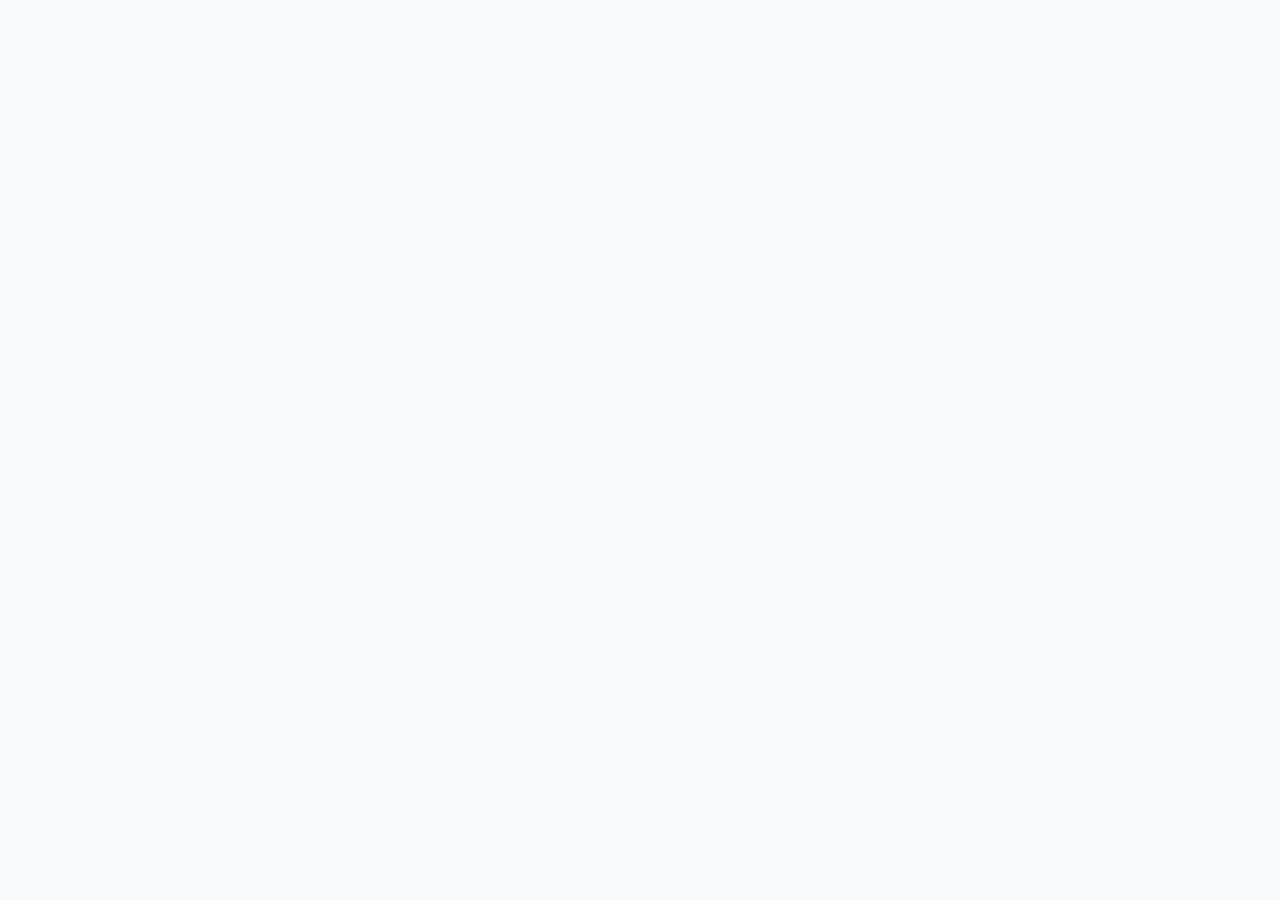
==== docs/service/index.html @ 4c0e59ec "Mirror turn.loan support content and connect check results" ====
<!doctype html><html lang="ja"><head><meta charset="utf-8"><meta name="robots" content="noindex,nofollow"><meta name="description" content="ちかみち給付金サポートの事業内容・会社情報・料金・お問い合わせ。"><link rel="icon" href="../assets/favicon.svg" type="image/svg+xml"><meta name="viewport" content="width=device-width,initial-scale=1"><title>ちかみち給付金サポート | 会社情報</title><link rel="stylesheet" href="https://fonts.googleapis.com/css2?family=Noto+Sans+JP:wght@400;500;700;800&display=swap"><script type="importmap">{"imports":{"react":"https://esm.sh/react@19.2.0","react-dom/client":"https://esm.sh/react-dom@19.2.0/client?external=react"}}</script><style>:root{--ink:#0f172a;--body:#475569;--muted:#64748b;--paper:#f8fafc;--line:#e2e8f0;--amber:#f59e0b;--amber-dark:#d97706;font-synthesis:none}
html{background:var(--paper)!important;color:var(--ink)!important;color-scheme:light!important;scroll-behavior:smooth;scroll-padding-top:90px}
body{margin:0;min-height:100dvh;background:var(--paper)!important;color:var(--ink)!important;font-family:"Noto Sans JP",sans-serif!important;font-size:16px;line-height:1.6;-webkit-font-smoothing:antialiased}
*{box-sizing:border-box}h1,h2,h3,p{margin:0}a{color:inherit;text-decoration:none}button{font:inherit;cursor:pointer}img{display:block;max-width:100%}svg{flex-shrink:0}a,button{-webkit-tap-highlight-color:transparent}a:focus-visible,button:focus-visible{outline:3px solid #b45309;outline-offset:5px}section[id]{scroll-margin-top:90px}.container{width:100%;max-width:1280px;padding:0 32px;margin:0 auto}
.skip-link{position:fixed;top:8px;left:8px;z-index:100;transform:translateY(-160%);padding:12px 20px;background:white;border:2px solid var(--amber-dark);border-radius:8px}.skip-link:focus{transform:translateY(0)}
.site-header{position:fixed;top:0;left:0;right:0;z-index:50;padding:20px 0;transition:background .3s,padding .3s,box-shadow .3s}.header-solid{padding:12px 0;background:rgba(255,255,255,.94);backdrop-filter:blur(12px);box-shadow:0 1px 3px #0f172a0d}.header-row{display:flex;align-items:center;justify-content:space-between;gap:20px}.brand{display:inline-flex;align-items:center;gap:9px;white-space:nowrap}.brand-mark{display:flex;width:40px;height:40px;align-items:center;justify-content:center;border-radius:50%;background:linear-gradient(135deg,#fbbf24,#d97706);color:white;box-shadow:0 4px 6px #00000018;transition:transform .3s}.brand:hover .brand-mark{transform:rotate(12deg)}.brand-name{font-size:23px;line-height:1.25;font-weight:800;letter-spacing:-.035em}.brand-small{display:block;font-size:10px;letter-spacing:.1em;font-weight:500;margin-top:3px}.desktop-nav{display:flex;align-items:center;gap:28px;font-size:14px;font-weight:500}.desktop-nav>a{padding:8px 12px;color:#475569;transition:color .2s}.desktop-nav>a:hover{color:#b45309}.desktop-nav .nav-contact{padding:9px 20px;color:white;background:linear-gradient(90deg,#f59e0b,#d97706);border-radius:999px;box-shadow:0 4px 6px #00000016}.desktop-nav .nav-contact:hover{color:white;box-shadow:0 8px 16px #00000014}.desktop-nav .nav-contact.is-current{background:var(--ink)}.menu-toggle{display:none;border:0;background:transparent;padding:8px;color:#475569}.mobile-nav{background:white;border-top:1px solid #f1f5f9;padding:8px 20px 14px}.mobile-nav a{display:block;padding:13px 4px;color:#475569;font-weight:500}.mobile-nav a:hover{color:#b45309}
.hero{position:relative;padding:192px 0 128px;overflow:hidden;isolation:isolate}.hero-plane{position:absolute;top:0;right:0;width:50%;height:100%;background:#fffbeb80;border-bottom-left-radius:100px;z-index:-1}.hero-glow{position:absolute;top:25%;left:40px;width:256px;height:256px;border-radius:50%;background:#fde68a33;filter:blur(64px);z-index:-1}.hero-grid{display:grid;grid-template-columns:1fr 1fr;gap:48px;align-items:center}.hero-copy{display:flex;flex-direction:column;align-items:flex-start;gap:32px;min-width:0}.hero-badge{display:inline-flex;padding:8px 24px;border-radius:999px;background:#fef3c7;color:#92400e;font-size:14px;font-weight:700;letter-spacing:.04em}.hero h1{font-size:clamp(38px,5.15vw,68px);font-weight:800;line-height:1.2;letter-spacing:-.04em}.hero h1 span{color:#d97706}.hero-description{font-size:20px;line-height:1.8;color:#475569;max-width:576px}.hero-actions{display:flex;gap:16px;padding-top:16px;width:100%;flex-wrap:wrap}.business-cta,.outline-cta{display:inline-flex;align-items:center;justify-content:center;gap:10px;padding:16px 28px;border-radius:12px;font-weight:700;transition:transform .2s,background .2s,border-color .2s,color .2s}.business-cta{color:white;background:#0f172a;box-shadow:0 20px 25px -5px #0000001a}.business-cta:hover{background:#1e293b;transform:translateY(-4px)}.outline-cta{background:white;color:#0f172a;border:2px solid #e2e8f0}.outline-cta:hover{border-color:#f59e0b;color:#b45309}.hero-photo{position:relative;border:8px solid white;border-radius:24px;overflow:hidden;box-shadow:0 25px 50px -12px #00000040}.hero-photo img{width:100%;aspect-ratio:4/5;object-fit:cover;transition:transform .7s}.hero-photo:hover img{transform:scale(1.05)}.photo-shade{position:absolute;inset:0;background:linear-gradient(to top,#0f172a33,transparent);pointer-events:none}
.services-section{position:relative;padding:128px 0;background:var(--paper);overflow:hidden}.services-section:before,.services-section:after{content:"";position:absolute;width:384px;height:384px;border-radius:50%;filter:blur(64px);pointer-events:none}.services-section:before{top:160px;left:-80px;background:#fde68a1a}.services-section:after{bottom:160px;right:-80px;background:#fef3c726}.services-section .container{position:relative;z-index:1}.section-title{text-align:center;margin-bottom:80px}.section-title>p{font-size:14px;font-weight:700;color:#b45309;letter-spacing:.1em;text-transform:uppercase;margin-bottom:16px}.section-title h2{font-size:48px;line-height:1.25;font-weight:700}.section-title>span{display:block;width:64px;height:6px;margin:16px auto 0;border-radius:999px;background:linear-gradient(90deg,#fbbf24,#d97706)}.service-grid{display:grid;grid-template-columns:repeat(3,minmax(0,1fr));gap:32px}.service-card{position:relative;overflow:hidden;background:white;border:1px solid #f1f5f9;border-radius:32px;padding:40px;transition:transform .5s,box-shadow .5s;min-width:0}.service-card:hover{transform:translateY(-8px);box-shadow:0 20px 40px -15px #0000001a}.service-decoration{position:absolute;right:0;top:0;width:128px;height:128px;border-radius:0 0 0 100px;background:linear-gradient(135deg,#fbbf24,#d97706);opacity:.05;transition:transform .5s}.service-card:hover .service-decoration{transform:scale(1.5)}.service-icon{display:flex;align-items:center;justify-content:center;width:64px;height:64px;border-radius:16px;background:linear-gradient(135deg,#fbbf24,#d97706);color:white;box-shadow:0 10px 15px -3px #0000001a;margin-bottom:24px;transition:transform .5s}.service-card:hover .service-icon{transform:scale(1.1) rotate(3deg)}.service-card h3{font-size:20px;font-weight:700;margin-bottom:16px;line-height:1.6}.service-card p{font-size:14px;line-height:1.8;color:#475569;margin-bottom:24px}
.benefit-section{padding:64px 0;background:white}.benefit-band{display:grid;grid-template-columns:1fr 1fr 1fr;gap:32px;align-items:center;background:#f8fafc;border:1px solid #f1f5f9;border-radius:32px;padding:48px}.benefit-band>p{font-size:14px;line-height:1.8;color:#475569}.benefit-logo{display:flex;gap:6px;align-items:center;justify-content:center;min-width:0;white-space:nowrap}.benefit-symbol{display:block;position:relative;width:46px;height:58px;overflow:hidden;flex:0 0 46px}.benefit-symbol img{position:absolute;width:219px;max-width:none;height:75px;left:-4px;top:-9px}.benefit-logo strong{display:block;font-size:16px;color:#28231f;font-weight:700;letter-spacing:-.07em}.benefit-logo>div>span{display:block;font-size:9px;color:#28231f;letter-spacing:0}.benefit-cta{justify-self:center;display:inline-flex;align-items:center;gap:8px;padding:16px 28px;background:linear-gradient(90deg,#f59e0b,#d97706);color:white;font-weight:700;border-radius:12px;box-shadow:0 4px 6px #00000018;white-space:nowrap;transition:transform .2s,box-shadow .2s}.benefit-cta:hover{transform:translateY(-4px);box-shadow:0 10px 15px #00000020}.benefit-cta svg{transition:transform .2s}.benefit-cta:hover svg{transform:translateX(4px)}
.profile-section{padding:96px 0;background:white}.profile-panel{display:flex;overflow:hidden;border:1px solid #f1f5f9;border-radius:40px;background:#f8fafc;box-shadow:0 20px 25px -5px #0000001a}.profile-intro{position:relative;overflow:hidden;flex:0 0 33.333%;padding:48px;background:#0f172a;color:white;display:flex;flex-direction:column;justify-content:space-between;gap:48px}.profile-intro>div:not(.profile-orb),.profile-intro>p{position:relative;z-index:1}.profile-orb{position:absolute;width:256px;height:256px;border-radius:50%;top:-128px;right:-128px;background:#1e293b;filter:blur(64px);opacity:.5}.profile-intro h2{font-size:30px;font-weight:700;margin-bottom:24px}.profile-intro p{font-size:16px;line-height:1.8;color:#94a3b8}.profile-intro .office-access{display:flex;align-items:center;gap:12px;font-size:14px;color:white}.office-access svg{color:#f59e0b}.company-table{flex:1;padding:40px 64px;margin:0;min-width:0}.company-row{display:grid;grid-template-columns:1fr 2fr;gap:12px;padding:24px 0;border-bottom:1px solid #e2e8f0;align-items:start}.company-row:last-child{border-bottom:0}.company-row dt{font-weight:700;position:relative;padding-left:14px}.company-row dt:before{content:"";position:absolute;top:10px;left:0;width:6px;height:6px;border-radius:50%;background:#f59e0b;opacity:0;transition:opacity .2s}.company-row:hover dt:before{opacity:1}.company-row dd{margin:0;color:#475569;line-height:1.8;overflow-wrap:anywhere}
.document-page{padding:128px 0 96px;min-height:100dvh;background:#f8fafc}.document-container{max-width:896px;padding:0 32px;margin:auto}.page-heading{text-align:center;margin-bottom:64px}.page-heading h1{font-size:36px;font-weight:800;line-height:1.45;letter-spacing:-.02em}.page-heading>p{font-size:18px;color:#64748b;line-height:1.8;margin-top:16px}.page-heading>span{display:block;width:64px;height:4px;border-radius:999px;background:linear-gradient(90deg,#fbbf24,#d97706);margin:24px auto 0}.document-card{background:white;padding:64px;border:1px solid #f1f5f9;border-radius:40px;box-shadow:0 20px 25px -5px #0000001a}.contact-card{display:flex;flex-direction:column;align-items:center;text-align:center}.contact-icon{width:80px;height:80px;border-radius:50%;display:flex;align-items:center;justify-content:center;background:#fffbeb;color:#d97706;margin-bottom:32px;box-shadow:inset 0 2px 4px #0000000d}.contact-card h2{font-size:24px;font-weight:700;margin-bottom:16px}.contact-card>p{max-width:512px;color:#475569;line-height:1.8}.form-cta{display:flex;align-items:center;justify-content:center;gap:12px;width:100%;max-width:448px;margin-top:40px;padding:20px 16px;border-radius:12px;background:linear-gradient(90deg,#f59e0b,#d97706);color:white;font-size:18px;font-weight:700;box-shadow:0 10px 15px -3px #0000001a;transition:transform .2s,box-shadow .2s}.form-cta:hover{transform:translateY(-4px);box-shadow:0 20px 35px #00000020}.contact-card .contact-note{margin-top:32px;font-size:12px;color:#64748b;line-height:1.8}.legal-content{color:#475569;line-height:1.9;overflow-wrap:anywhere}.legal-section{margin-top:40px}.legal-section:first-child{margin-top:0}.legal-section h2{font-size:18px;font-weight:700;color:#0f172a;border-left:4px solid #f59e0b;padding-left:12px;margin-bottom:12px}.legal-section p{margin-top:6px;white-space:pre-line}.legal-item{padding-left:1.2em;position:relative}.legal-item:before{content:"・";position:absolute;left:0}.legal-subheading{margin:28px 0 8px;font-size:16px;color:#1e293b;font-weight:700}.legal-content a{color:#92400e;text-decoration:underline;text-underline-offset:3px}.legal-content .privacy-contact{display:inline-flex;align-items:center;gap:8px;margin-top:24px;padding:12px 24px;color:white;background:#d97706;border-radius:8px;font-weight:700;text-decoration:none}.legal-date{padding-top:32px;text-align:right;font-size:14px;color:#64748b}
.site-footer{padding:64px 0 32px;background:#0f172a;color:#cbd5e1;border-top:4px solid #f59e0b}.footer-grid{display:grid;grid-template-columns:2fr 1fr;gap:48px;margin-bottom:64px}.brand-footer{color:white}.brand-footer .brand-name{font-size:26px}.footer-about>.brand{margin-bottom:24px}.footer-about>p{color:#94a3b8;max-width:400px;line-height:1.75}.footer-address{font-size:14px;color:#94a3b8;margin-top:24px;line-height:1.75}.footer-address .operator{color:#cbd5e1;margin-bottom:8px}.footer-adviser{margin-top:24px;padding-top:0;font-size:14px;color:#94a3b8;line-height:1.9}.footer-links{display:grid;grid-template-columns:1fr 1fr;gap:32px;min-width:0}.footer-links h3{font-size:16px;font-weight:700;color:white;margin-bottom:24px}.footer-links a{display:block;font-size:14px;margin-bottom:16px;transition:color .2s;overflow-wrap:anywhere}.footer-links a:hover{color:#f59e0b}.footer-bottom{display:flex;justify-content:space-between;align-items:center;gap:16px;border-top:1px solid #1e293b;padding-top:32px;color:#94a3b8;font-size:12px}.column-band{background:#0f172a;border-top:4px solid #f59e0b;padding:40px 24px;text-align:center;color:#cbd5e1;font-size:14px}.column-band>a{display:inline-flex;align-items:center;gap:8px;border-radius:999px;background:#f59e0b;color:#0f172a;font-size:14px;font-weight:500;padding:12px 28px;margin-top:16px;transition:background .2s}.column-band>a:hover{background:#fbbf24}.system-message{min-height:100dvh;display:flex;align-items:center;justify-content:center;flex-direction:column;gap:20px;padding:32px;text-align:center}.system-message h1{font-size:28px;font-weight:700}.system-message a,.system-message button{border:0;padding:12px 24px;border-radius:8px;background:#0f172a;color:white}
@media(max-width:1100px){.benefit-band{padding:32px;gap:24px}.benefit-logo strong{font-size:14px}.benefit-logo>div>span{font-size:8px}.benefit-cta{padding:16px 22px}.service-card{padding:32px}.profile-intro{padding:36px}.company-table{padding:32px 40px}.desktop-nav{gap:12px}}
@media(max-width:1023px){.hero{padding:128px 0 80px}.hero-grid{grid-template-columns:1fr;gap:48px}.hero h1{font-size:48px}.hero-photo{max-width:700px;justify-self:center;width:100%}.hero h1 .desktop-break{display:none}.hero-copy{gap:32px}.profile-panel{flex-direction:column}.profile-intro{padding:48px}.company-table{padding:32px}.section-title h2{font-size:36px}.service-grid{gap:24px}.service-card{padding:28px}.service-card h3{font-size:18px}.benefit-band{grid-template-columns:1fr 1.2fr}.benefit-cta{grid-column:1/-1}.benefit-logo strong{font-size:18px}.benefit-logo>div>span{font-size:10px}}
@media(max-width:767px){.container{padding:0 20px}.site-header{padding:16px 0}.header-solid{padding:10px 0}.desktop-nav{display:none}.menu-toggle{display:flex}.brand-name{font-size:22px}.brand-small{font-size:10px}.hero{padding:120px 0 64px}.hero-grid{gap:44px}.hero h1{font-size:40px;line-height:1.35}.hero-badge{font-size:12px;padding:8px 18px}.hero-description{font-size:18px;line-height:1.85}.hero-actions{flex-direction:column;padding-top:0}.business-cta,.outline-cta{width:100%;padding:16px 24px}.hero-photo{border-width:6px}.hero-plane{width:66%}.hero-copy{gap:26px}.services-section{padding:80px 0}.section-title{margin-bottom:48px}.section-title h2{font-size:32px}.service-grid{grid-template-columns:1fr;gap:24px}.service-card{padding:32px}.service-card h3{font-size:20px}.service-card p{font-size:14px;margin-bottom:10px}.benefit-section{padding:48px 0}.benefit-band{grid-template-columns:1fr;padding:32px 24px;gap:28px}.benefit-logo strong{font-size:18px}.benefit-cta{grid-column:auto}.profile-section{padding:64px 0}.profile-panel{border-radius:32px}.profile-intro{padding:32px;gap:32px}.profile-intro h2{font-size:28px}.company-table{padding:12px 24px}.company-row{grid-template-columns:1fr;gap:8px;padding:22px 0}.company-row dt{padding-left:0}.company-row dt:before{display:none}.company-row dd{font-size:15px}.footer-grid{grid-template-columns:1fr;gap:40px;margin-bottom:40px}.footer-about>p{font-size:15px}.footer-links{gap:28px}.footer-bottom{flex-direction:column;align-items:flex-start;gap:12px}.footer-adviser{font-size:12px}.document-page{padding:112px 0 64px}.document-container{padding:0 20px}.page-heading{margin-bottom:40px}.page-heading h1{font-size:28px}.page-heading>p{font-size:16px}.document-card{padding:32px 24px;border-radius:28px}.legal-content{font-size:15px}.legal-section{margin-top:32px}.legal-section h2{font-size:17px}.contact-card h2{font-size:22px}.contact-card>p{font-size:15px}.form-cta{font-size:15px;gap:8px;padding:18px 12px}.desktop-break{display:none}.column-band{font-size:13px}.column-band>p{line-height:1.9}}
@media(max-width:374px){.container{padding:0 16px}.hero h1{font-size:35px}.hero-badge{font-size:11px;padding:8px 14px}.brand-name{font-size:20px}.brand-mark{width:36px;height:36px}.benefit-logo strong{font-size:16px}.document-container{padding:0 16px}.document-card{padding:28px 20px}.form-cta{font-size:14px}.page-heading h1{font-size:25px}}
@media(prefers-reduced-motion:reduce){html{scroll-behavior:auto}*,*:before,*:after{transition:none!important;animation:none!important;scroll-behavior:auto!important}.hero-photo:hover img,.service-card:hover,.service-card:hover .service-icon,.business-cta:hover,.benefit-cta:hover,.form-cta:hover,.brand:hover .brand-mark{transform:none}}
.contact-details{margin-top:28px;padding:24px;background:#f8fafc;border:1px solid #e2e8f0;border-radius:12px;overflow-wrap:anywhere;user-select:text}</style></head><body><div id="root"></div><script type="module">import e from"react";import{createRoot as v}from"react-dom/client";import{useEffect as s,useRef as u,useState as h}from"react";var l={privacy:{introduction:[{kind:"paragraph",text:"株式会社ちかみち（以下、「当社」といいます。）は、お客様の個人情報の保護を重要な責務と認識し、個人情報の保護に関する法令およびその他の規範を遵守するとともに、以下のプライバシーポリシー（以下、「本ポリシー」といいます。）を定め、個人情報の適切な取り扱いに努めます。"}],sections:[{title:"1. 個人情報の定義",nodes:[{kind:"paragraph",text:"本ポリシーにおいて、「個人情報」とは、生存する個人に関する情報であって、氏名、生年月日、住所、電話番号、メールアドレス、その他の記述等により特定の個人を識別できるものをいいます。"}]},{title:"2. 個人情報の収集",nodes:[{kind:"paragraph",text:"当社は、以下の方法により個人情報を収集することがあります。"},{kind:"item",text:"お客様から直接ご提供いただく場合（お問い合わせフォーム、面談、セミナー参加等）"},{kind:"item",text:"お客様が当社のサービスをご利用になる場合（ウェブサイトへのアクセスログ、Cookie情報等）"},{kind:"item",text:"公開情報から収集する場合（登記情報、報道記事等）"}]},{title:"3. 個人情報の利用目的",nodes:[{kind:"paragraph",text:"当社は、収集した個人情報を以下の目的のために利用します。"},{kind:"item",text:"社会保障制度に関する情報提供業務の遂行"},{kind:"item",text:"お客様からのお問い合わせへの対応"},{kind:"item",text:"当社のサービスに関する情報提供（メールマガジン、セミナー情報等）"},{kind:"item",text:"当社のサービス改善のための分析"},{kind:"item",text:"その他、上記に付随する業務"}]},{title:"4. 個人情報の第三者提供",nodes:[{kind:"paragraph",text:"当社は、法令に基づく場合を除き、お客様の同意を得ることなく、個人情報を第三者に提供することはありません。ただし、以下の場合は除きます。"},{kind:"item",text:"当社が利用目的の達成に必要な範囲内において、個人情報の取り扱いを委託する場合"},{kind:"item",text:"合併、会社分割、営業譲渡その他の事由によって事業が承継される場合"}]},{title:"5. 個人情報の開示・訂正・削除",nodes:[{kind:"paragraph",text:"当社は、お客様ご本人から個人情報の開示、訂正、削除の請求があった場合、ご本人確認の上、法令に基づき、速やかに対応いたします。"}]},{title:"6. 個人情報の安全管理措置",nodes:[{kind:"paragraph",text:"当社は、個人情報の漏えい、滅失または毀損の防止と安全管理のために、必要かつ適切な措置を講じます。"}]},{title:"7. Cookie（クッキー）の利用について",nodes:[{kind:"paragraph",text:"当社のウェブサイトでは、お客様の利便性向上のため、Cookieを利用しています。"},{kind:"paragraph",text:"Cookieとは、お客様のコンピュータに保存される小さなテキストファイルです。"},{kind:"paragraph",text:"お客様は、ブラウザの設定により、Cookieの受け入れを拒否することができます。"},{kind:"paragraph",text:"ただし、Cookieを拒否した場合、当社のウェブサイトの一部の機能が利用できなくなることがあります。"}]},{title:"8. 本ポリシーの変更",nodes:[{kind:"paragraph",text:"当社は、法令の変更等に伴い、本ポリシーを変更することがあります。"},{kind:"paragraph",text:"変更後の本ポリシーは、当社のウェブサイトに掲載した時点から効力を生じるものとします。"}]},{title:"9. お問い合わせ窓口",nodes:[{kind:"paragraph",text:"本ポリシーに関するお問い合わせは、下記までご連絡ください。"},{kind:"paragraph",text:"〒103-0022 東京都中央区日本橋室町１丁目１１番１２号 日本橋水野ビル７階"},{kind:"contact",text:"お問い合わせフォームへ"},{kind:"date",text:"制定日：2026年1月1日"}]}]},commerce:{introduction:[],sections:[{title:"販売業者",nodes:[{kind:"paragraph",text:"株式会社ちかみち"}]},{title:"運営責任者",nodes:[{kind:"paragraph",text:"宮崎 俊介"}]},{title:"所在地",nodes:[{kind:"paragraph",text:"〒103-0022 東京都中央区日本橋室町１丁目１１番１２号 日本橋水野ビル７階"}]},{title:"電話番号",nodes:[{kind:"paragraph",text:"050-1726-8399"}]},{title:"メールアドレス",nodes:[{kind:"paragraph",text:"cs@yorimichi.one"}]},{title:"販売価格",nodes:[{kind:"paragraph",text:"標準価格：360,000円（税込）"},{kind:"paragraph",text:"※商品以外にかかる代金：消費税（販売価格に含まれています）"}]},{title:"サービスの引渡し時期",nodes:[{kind:"paragraph",text:"ご決済完了日から3営業日以内にサービスを提供開始いたします。"}]},{title:"お支払い方法",nodes:[{kind:"paragraph",text:"クレジットカード決済、Apple Pay、銀行振込、バモス後払い、Paidy"}]},{title:"お支払い期限",nodes:[{kind:"paragraph",text:"ご契約後3日以内"}]},{title:"返品・交換・キャンセル",nodes:[{kind:"paragraph",text:"お客様都合での返品・交換・キャンセルはお受けいたしかねます。ただし、対象条件を満たさない場合には対応させていただきます。"}]},{title:"バモス後払い",nodes:[{kind:"paragraph",text:"（コンビニ・銀行振込のいずれかでお支払いいただけます）"},{kind:"subheading",text:"バモス後払いサービスのご案内"},{kind:"paragraph",text:"・サービスの利用開始後、「コンビニ」「銀行」で後払いできる、安心で便利な決済方法です。"},{kind:"paragraph",text:"・コンビニの場合、30万円以上のお支払いはできません。"},{kind:"paragraph",text:"・請求書は、当社に代わり(株)Vamosファイナンスサービスより郵送されます。"},{kind:"paragraph",text:"・当サービスは(株)Vamosファイナンスサービスが運営する「バモス後払い」により提供されます。下記ご案内および注意事項を確認、同意のうえご利用ください。"},{kind:"paragraph",text:"・後払い決済手数料：0円"},{kind:"paragraph",text:"・請求書発行日から14日後までにお支払いください。"},{kind:"paragraph",text:"・ご注文日から数日経っても請求書が届かない場合は、バモス後払いカスタマーセンターへお問い合わせください。"},{kind:"paragraph",text:"（TEL：050-5482-0602 　営業時間：10:00～18:30（土日・祝日をのぞく） Mail：info@c-vamos.co.jp）"},{kind:"paragraph",text:"・お客様が当サイトにてご登録された個人情報および注文内容は、(株)Vamosファイナンスサービスが行う与信および請求関連業務に必要な範囲で(株)Vamosファイナンスサービスに提供いたします。"},{kind:"paragraph",text:"・与信結果によっては当サービスをご利用いただけない場合がございます。"},{kind:"paragraph",text:"・ご注文者が未成年の場合は、必ず法定代理人の利用同意を得たうえでご注文ください。"},{kind:"paragraph",text:"・当サービスに関するお問合せ（仕様、ご不明点などに関するご連絡など）や当サービスに関する事項については当社までお問い合わせください。"},{kind:"subheading",text:"ご注意事項"},{kind:"paragraph",text:"・(株)Vamosファイナンスサービスから本人確認の為、お電話にてご連絡させていただく場合がございます。"},{kind:"paragraph",text:"・支払期限日を過ぎてもお支払いいただけない場合は、再度の請求毎に600円（税抜）の再請求手数料がかかりますのでご注意ください。"},{kind:"paragraph",text:"・当サービスを選択してご注文いただいた場合は、上記ご案内およびご注意事項にご同意いただいたものとみなさせていただきます。"}]}]}};var A="#commerce",k="#contact",F="〒103-0022 東京都中央区日本橋室町１丁目１１番１２号 日本橋水野ビル７階";function r({name:a,size:i=24}){return e.createElement("svg",{width:i,height:i,viewBox:"0 0 24 24",fill:"none",stroke:"currentColor",strokeWidth:"2",strokeLinecap:"round",strokeLinejoin:"round","aria-hidden":"true"},{compass:e.createElement(e.Fragment,null,e.createElement("circle",{cx:"12",cy:"12",r:"10"}),e.createElement("path",{d:"m16.24 7.76-2.12 6.36-6.36 2.12 2.12-6.36z"})),briefcase:e.createElement(e.Fragment,null,e.createElement("rect",{x:"3",y:"7",width:"18",height:"14",rx:"2"}),e.createElement("path",{d:"M16 7V5a2 2 0 0 0-2-2h-4a2 2 0 0 0-2 2v2M3 12a20 20 0 0 0 18 0M12 11v2"})),heart:e.createElement("path",{d:"M20.8 4.6a5.5 5.5 0 0 0-7.8 0L12 5.7l-1.1-1.1a5.5 5.5 0 0 0-7.8 7.8L12 21l8.8-8.6a5.5 5.5 0 0 0 0-7.8Z"}),pin:e.createElement(e.Fragment,null,e.createElement("path",{d:"M20 10c0 6-8 12-8 12S4 16 4 10a8 8 0 0 1 16 0Z"}),e.createElement("circle",{cx:"12",cy:"10",r:"2.5"})),mail:e.createElement(e.Fragment,null,e.createElement("rect",{x:"2",y:"4",width:"20",height:"16",rx:"2"}),e.createElement("path",{d:"m2 6 10 7L22 6"})),arrow:e.createElement(e.Fragment,null,e.createElement("path",{d:"M5 12h14m-7-7 7 7-7 7"})),external:e.createElement(e.Fragment,null,e.createElement("path",{d:"M15 3h6v6m0-6L10 14M9 3H5a2 2 0 0 0-2 2v14a2 2 0 0 0 2 2h14a2 2 0 0 0 2-2v-4"})),menu:e.createElement(e.Fragment,null,e.createElement("path",{d:"M4 6h16M4 12h16M4 18h16"})),close:e.createElement(e.Fragment,null,e.createElement("path",{d:"m6 6 12 12M18 6 6 18"}))}[a])}function f({footer:a=!1}){return e.createElement("a",{className:a?"brand brand-footer":"brand",href:"#home","aria-label":"ちかみち給付金サポート ホーム"},e.createElement("span",{className:"brand-mark"},e.createElement(r,{name:"compass"})),e.createElement("span",{className:"brand-name"},"ちかみち",e.createElement("span",{className:"brand-small"},"給付金サポート")))}function E({page:a}){let[i,t]=h(!1),[m,o]=h(!1),n=u(null);return s(()=>{let d=()=>o(window.scrollY>50);return d(),window.addEventListener("scroll",d,{passive:!0}),()=>window.removeEventListener("scroll",d)},[]),s(()=>{let d=()=>t(!1),p=x=>{x.key==="Escape"&&i&&(t(!1),n.current?.focus())};return window.addEventListener("hashchange",d),window.addEventListener("keydown",p),()=>{window.removeEventListener("hashchange",d),window.removeEventListener("keydown",p)}},[i]),e.createElement("header",{className:"site-header"+(m||a!=="home"||i?" header-solid":"")},e.createElement("div",{className:"container header-row"},e.createElement("div",{onClick:()=>t(!1)},e.createElement(f,null)),e.createElement("nav",{className:"desktop-nav","aria-label":"メインメニュー"},e.createElement("a",{href:"../"},"無料チェックへ"),e.createElement("a",{href:"#home"},"ホーム"),e.createElement("a",{href:"#services"},"事業内容"),e.createElement("a",{href:"#profile"},"会社概要"),e.createElement("a",{href:"#contact",className:"nav-contact"+(a==="contact"?" is-current":"")},"お問い合わせ")),e.createElement("button",{className:"menu-toggle",type:"button",ref:n,onClick:()=>t(!i),"aria-expanded":i,"aria-controls":"mobile-menu","aria-label":i?"メニューを閉じる":"メニューを開く"},e.createElement(r,{name:i?"close":"menu",size:28}))),i&&e.createElement("nav",{id:"mobile-menu",className:"mobile-nav","aria-label":"モバイルメニュー",onClick:()=>t(!1)},e.createElement("a",{href:"../"},"無料チェックへ"),e.createElement("a",{href:"#home"},"ホーム"),e.createElement("a",{href:"#services"},"事業内容"),e.createElement("a",{href:"#profile"},"会社概要"),e.createElement("a",{href:"#contact"},"お問い合わせ")))}var C=[{title:"コンサルティング事業",description:"個人や組織が現在の立ち位置を把握し、次のステップに進むための戦略・計画構築をプロの視点で支援します。人生やキャリア、組織運営における“モヤっと感”を整理し、具体的な行動計画につなげます。",icon:"compass"},{title:"キャリアサポート事業",description:"就職・転職・キャリアチェンジ・再就職・復職といった働く側の選択や成長のプロセスを支援します。人生の物語の一部としてキャリアを紡ぐことを目的とした伴走支援です。",icon:"briefcase"},{title:"カウンセリング事業",description:"悩み・不安・ストレス・迷いといった内面の課題と向き合い、心の健康と自己受容を高めながら行動につなげていく支援です。人生の途中で感じる「止まってしまう感」の解消に重点を置きます。",icon:"heart"}];function J(){return e.createElement(e.Fragment,null,e.createElement("section",{id:"home",className:"hero"},e.createElement("div",{className:"hero-plane"}),e.createElement("div",{className:"hero-glow"}),e.createElement("div",{className:"container hero-grid"},e.createElement("div",{className:"hero-copy"},e.createElement("p",{className:"hero-badge"},"近道で、人生をほんの少し豊かにする"),e.createElement("h1",null,"迷わなくてもいい",e.createElement("br",null),e.createElement("span",null,"あなたに合った",e.createElement("br",{className:"desktop-break"}),"近道を")),e.createElement("p",{className:"hero-description"},"私たちは、あなたに合った進み方を一緒に見つけることを大切にしています。",e.createElement("br",null),"あなたの「ちかみち」が、明日への確かな一歩に変わるまで伴走します。"),e.createElement("div",{className:"hero-actions"},e.createElement("a",{href:"#services",className:"business-cta"},"事業内容を見る",e.createElement(r,{name:"arrow",size:20})),e.createElement("a",{href:"#contact",className:"outline-cta"},"お問い合わせ"))),e.createElement("div",{className:"hero-photo"},e.createElement("img",{src:"[data-uri]",alt:"石造りの街並みにある木の扉",width:"1000",height:"1200",fetchPriority:"high"}),e.createElement("div",{className:"photo-shade"})))),e.createElement("section",{id:"services",className:"services-section"},e.createElement("div",{className:"container"},e.createElement("div",{className:"section-title"},e.createElement("p",null,"Our Services"),e.createElement("h2",null,"事業内容"),e.createElement("span",null)),e.createElement("div",{className:"service-grid"},C.map(a=>e.createElement("article",{className:"service-card",key:a.title},e.createElement("div",{className:"service-decoration"}),e.createElement("span",{className:"service-icon"},e.createElement(r,{name:a.icon,size:40})),e.createElement("h3",null,a.title),e.createElement("p",null,a.description)))))),e.createElement("section",{className:"benefit-section","aria-label":"ちかみち給付金サポート"},e.createElement("div",{className:"container"},e.createElement("div",{className:"benefit-band"},e.createElement("div",{className:"benefit-logo"},e.createElement("span",{className:"benefit-symbol"},e.createElement("img",{src:"[data-uri]",width:"294",height:"101",alt:"",loading:"lazy"})),e.createElement("div",null,e.createElement("strong",null,"ちかみち給付金サポート"),e.createElement("span",null,"CHIKAMICHI BENEFIT SUPPORT"))),e.createElement("p",null,"ちかみち給付金サポートは、弁護士法人プロテクトスタンス　代表弁護士:五十部紀英（登録番号:38698）（第一東京弁護士会所属）が監修する失業保険コンサルティングサービスです。"),e.createElement("a",{className:"benefit-cta",href:"#commerce"},"サービス・料金について",e.createElement(r,{name:"arrow",size:18}))))),e.createElement("section",{id:"profile",className:"profile-section"},e.createElement("div",{className:"container"},e.createElement("div",{className:"profile-panel"},e.createElement("div",{className:"profile-intro"},e.createElement("div",{className:"profile-orb"}),e.createElement("div",null,e.createElement("h2",null,"会社概要"),e.createElement("p",null,"都心にありながら、ほっと一息つける「日本橋」にオフィスを構えています。 対話を大切にする文化を、この場所から育んでいます。")),e.createElement("p",{className:"office-access"},e.createElement(r,{name:"pin",size:20}),"日本橋室町 三越前駅 徒歩3分")),e.createElement("dl",{className:"company-table"},[["会社名","株式会社ちかみち"],["代表取締役","宮崎俊介"],["所在地",F],["事業内容","1. コンサルティング事業 / 2. キャリアサポート事業 / 3. カウンセリング事業"]].map(([a,i])=>e.createElement("div",{className:"company-row",key:a},e.createElement("dt",null,a),e.createElement("dd",null,i))))))))}function c({children:a,description:i}){return e.createElement("div",{className:"page-heading"},e.createElement("h1",null,a),i&&e.createElement("p",null,i),e.createElement("span",null))}function G(){return e.createElement("div",{id:"contact",className:"document-page"},e.createElement("div",{className:"document-container"},e.createElement(c,{description:"サービスに関するご質問やご相談は、下記の連絡先をご確認ください。"},"お問い合わせ"),e.createElement("section",{className:"document-card contact-card"},e.createElement("span",{className:"contact-icon"},e.createElement(r,{name:"mail",size:32})),e.createElement("h2",null,"お問い合わせ先"),e.createElement("p",null,"サービスに関するお問い合わせは、以下の連絡先をご確認ください。",e.createElement("br",{className:"desktop-break"}),"連絡先はコピーしてご利用いただけます。"),e.createElement("p",{className:"contact-details"},"メール：cs@yorimichi.one",e.createElement("br",null),"電話：050-1726-8399"),e.createElement("p",{className:"contact-note"},"受付後、担当者が内容を確認いたします。",e.createElement("br",null),"※ 頂いたお問い合わせは、担当者が確認次第、2営業日以内にご連絡させていただきます。"))))}function g({nodes:a}){return e.createElement(e.Fragment,null,a.map((i,t)=>i.kind==="contact"?e.createElement("a",{key:t,href:"#contact",className:"privacy-contact"},e.createElement(r,{name:"mail",size:18}),i.text):i.kind==="subheading"?e.createElement("h3",{key:t,className:"legal-subheading"},i.text):i.kind==="item"?e.createElement("p",{key:t,className:"legal-item"},i.text):i.kind==="date"?e.createElement("p",{key:t,className:"legal-date"},i.text):i.text==="050-1726-8399"?e.createElement("p",{key:t},e.createElement("span",null,i.text)):i.text==="cs@yorimichi.one"?e.createElement("p",{key:t},e.createElement("span",null,i.text)):e.createElement("p",{key:t},i.text)))}function w({kind:a}){let i=l[a];return e.createElement("div",{id:a,className:"document-page"},e.createElement("div",{className:"document-container"},e.createElement(c,null,a==="privacy"?"プライバシーポリシー":"特定商取引法に基づく表記"),e.createElement("article",{className:"document-card legal-content"},e.createElement(g,{nodes:i.introduction}),i.sections.map(t=>e.createElement("section",{className:"legal-section",key:t.title},e.createElement("h2",null,t.title),e.createElement(g,{nodes:t.nodes}))))))}function y(){return e.createElement(e.Fragment,null,e.createElement("footer",{className:"site-footer"},e.createElement("div",{className:"container"},e.createElement("div",{className:"footer-grid"},e.createElement("div",{className:"footer-about"},e.createElement(f,{footer:!0}),e.createElement("p",null,"人生の「ちかみち」を支え、新たな価値を創造する。",e.createElement("br",null),"コンサルティングからカウンセリングまで、あなたに寄り添うパートナー。"),e.createElement("div",{className:"footer-address"},e.createElement("p",null,"〒103-0022"),e.createElement("p",null,"東京都中央区日本橋室町１丁目１１番１２号 日本橋水野ビル７階")),e.createElement("div",{className:"footer-adviser"},e.createElement("p",null,"顧問：弁護士法人プロテクトスタンス（弁護士登録番号：828）"),e.createElement("p",null,"代表弁護士:五十部紀英（登録番号:38698）（第一東京弁護士会所属）"))),e.createElement("div",{className:"footer-links"},e.createElement("nav",{"aria-label":"フッターメニュー"},e.createElement("h3",null,"Menu"),e.createElement("a",{href:"../"},"無料チェックへ"),e.createElement("a",{href:"#home"},"ホーム"),e.createElement("a",{href:"#services"},"事業内容"),e.createElement("a",{href:"#profile"},"会社概要"),e.createElement("a",{href:"#contact"},"お問い合わせ")),e.createElement("nav",{"aria-label":"法務情報"},e.createElement("h3",null,"Legal"),e.createElement("a",{href:"#commerce"},"特定商取引法"),e.createElement("a",{href:"#privacy"},"プライバシーポリシー")))),e.createElement("div",{className:"footer-bottom"},e.createElement("p",null,"人生に、心地よい「ちかみち」を。")))),null)}function Q(){let[a,i]=h("home"),[t,m]=h("home");return s(()=>{let o=()=>{let n=window.location.hash.slice(1)||"home";i(n==="contact"||n==="privacy"||n==="commerce"?n:"home"),m(n)};return o(),window.addEventListener("hashchange",o),window.addEventListener("popstate",o),()=>{window.removeEventListener("hashchange",o),window.removeEventListener("popstate",o)}},[]),s(()=>{let o=requestAnimationFrame(()=>{let n=window.matchMedia("(prefers-reduced-motion: reduce)").matches;a==="home"&&["services","profile"].includes(t)?document.getElementById(t)?.scrollIntoView({behavior:n?"auto":"smooth"}):window.scrollTo({top:0,behavior:"instant"});let d={home:"ちかみち給付金サポート | 会社情報",contact:"お問い合わせ | ちかみち給付金サポート",privacy:"プライバシーポリシー | ちかみち給付金サポート",commerce:"特定商取引法に基づく表記 | ちかみち給付金サポート"};document.title=d[a]});return()=>cancelAnimationFrame(o)},[a,t]),e.createElement(e.Fragment,null,e.createElement("a",{href:"#main",className:"skip-link"},"本文へ移動"),e.createElement(E,{page:a}),e.createElement("main",{id:"main"},a==="home"?e.createElement(J,null):a==="contact"?e.createElement(G,null):e.createElement(w,{kind:a})),e.createElement(y,null))}v(document.getElementById("root")).render(e.createElement(Q,null));
</script></body></html>
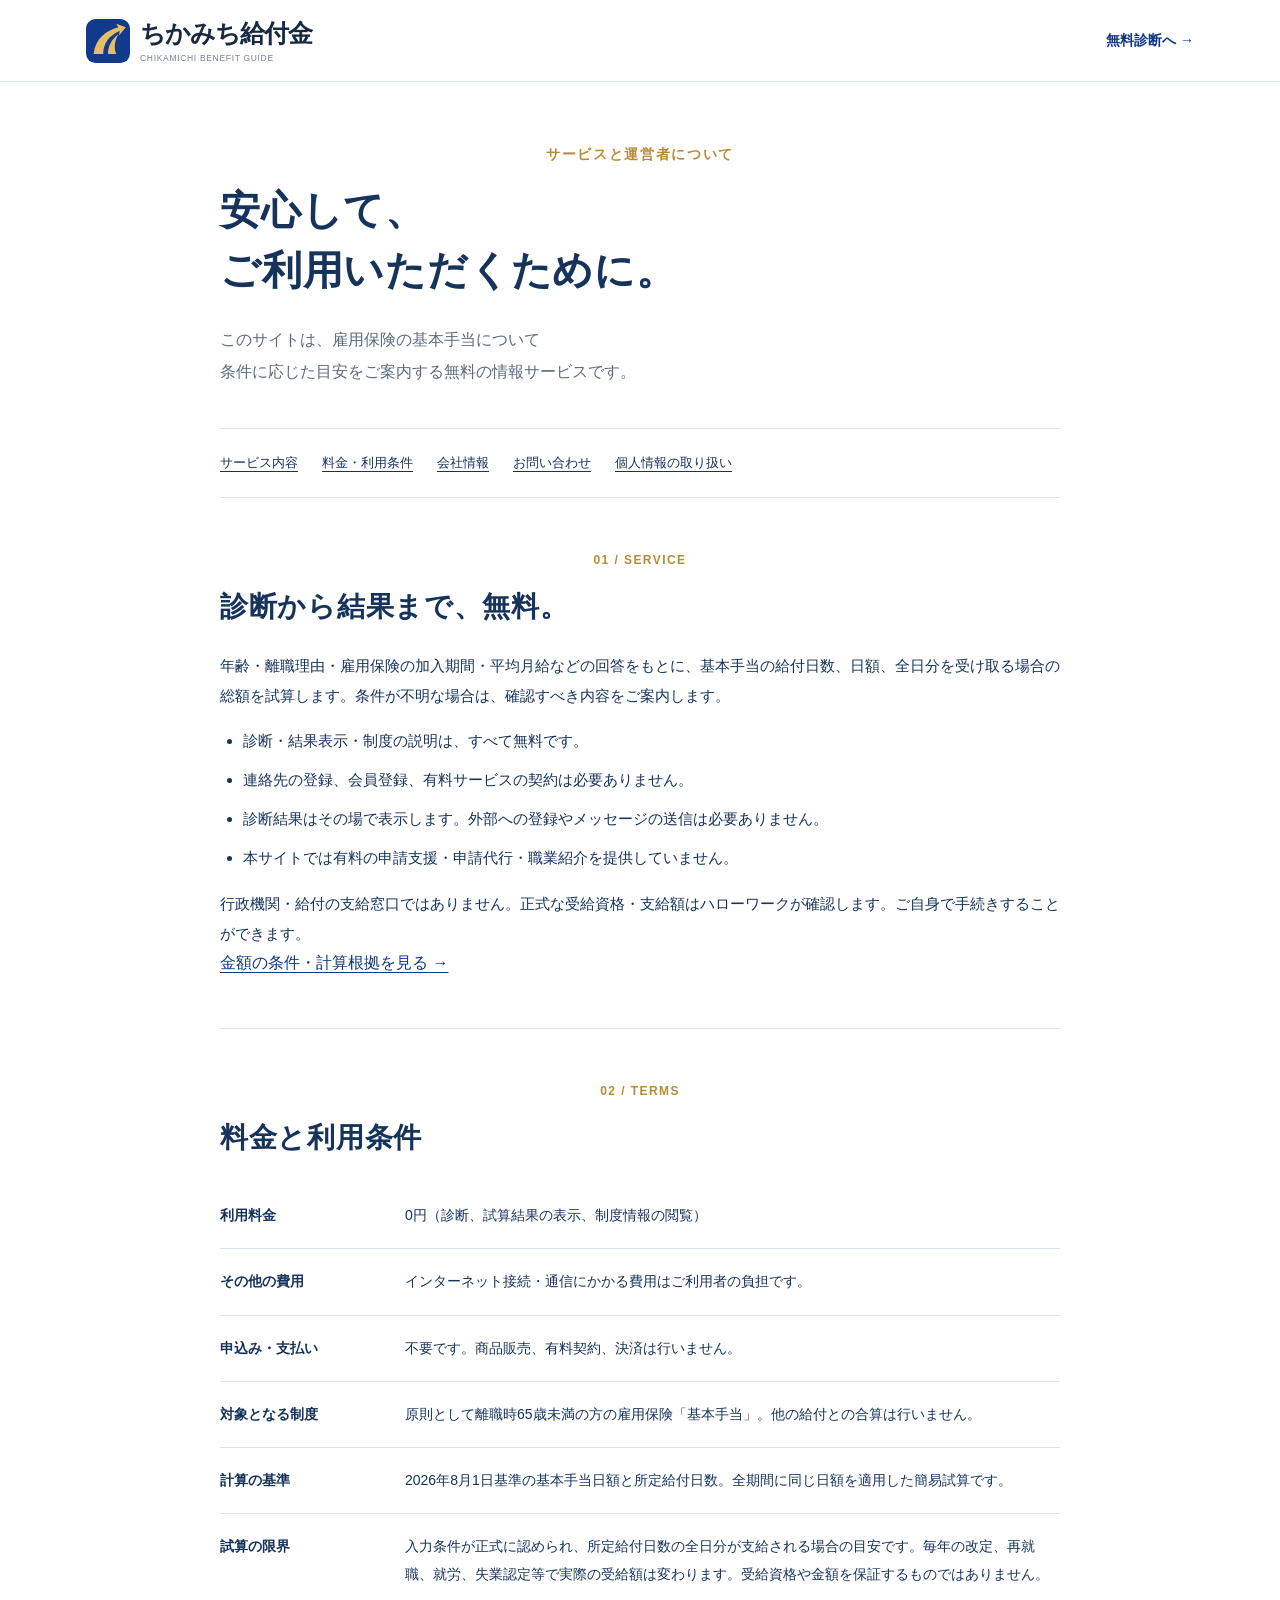
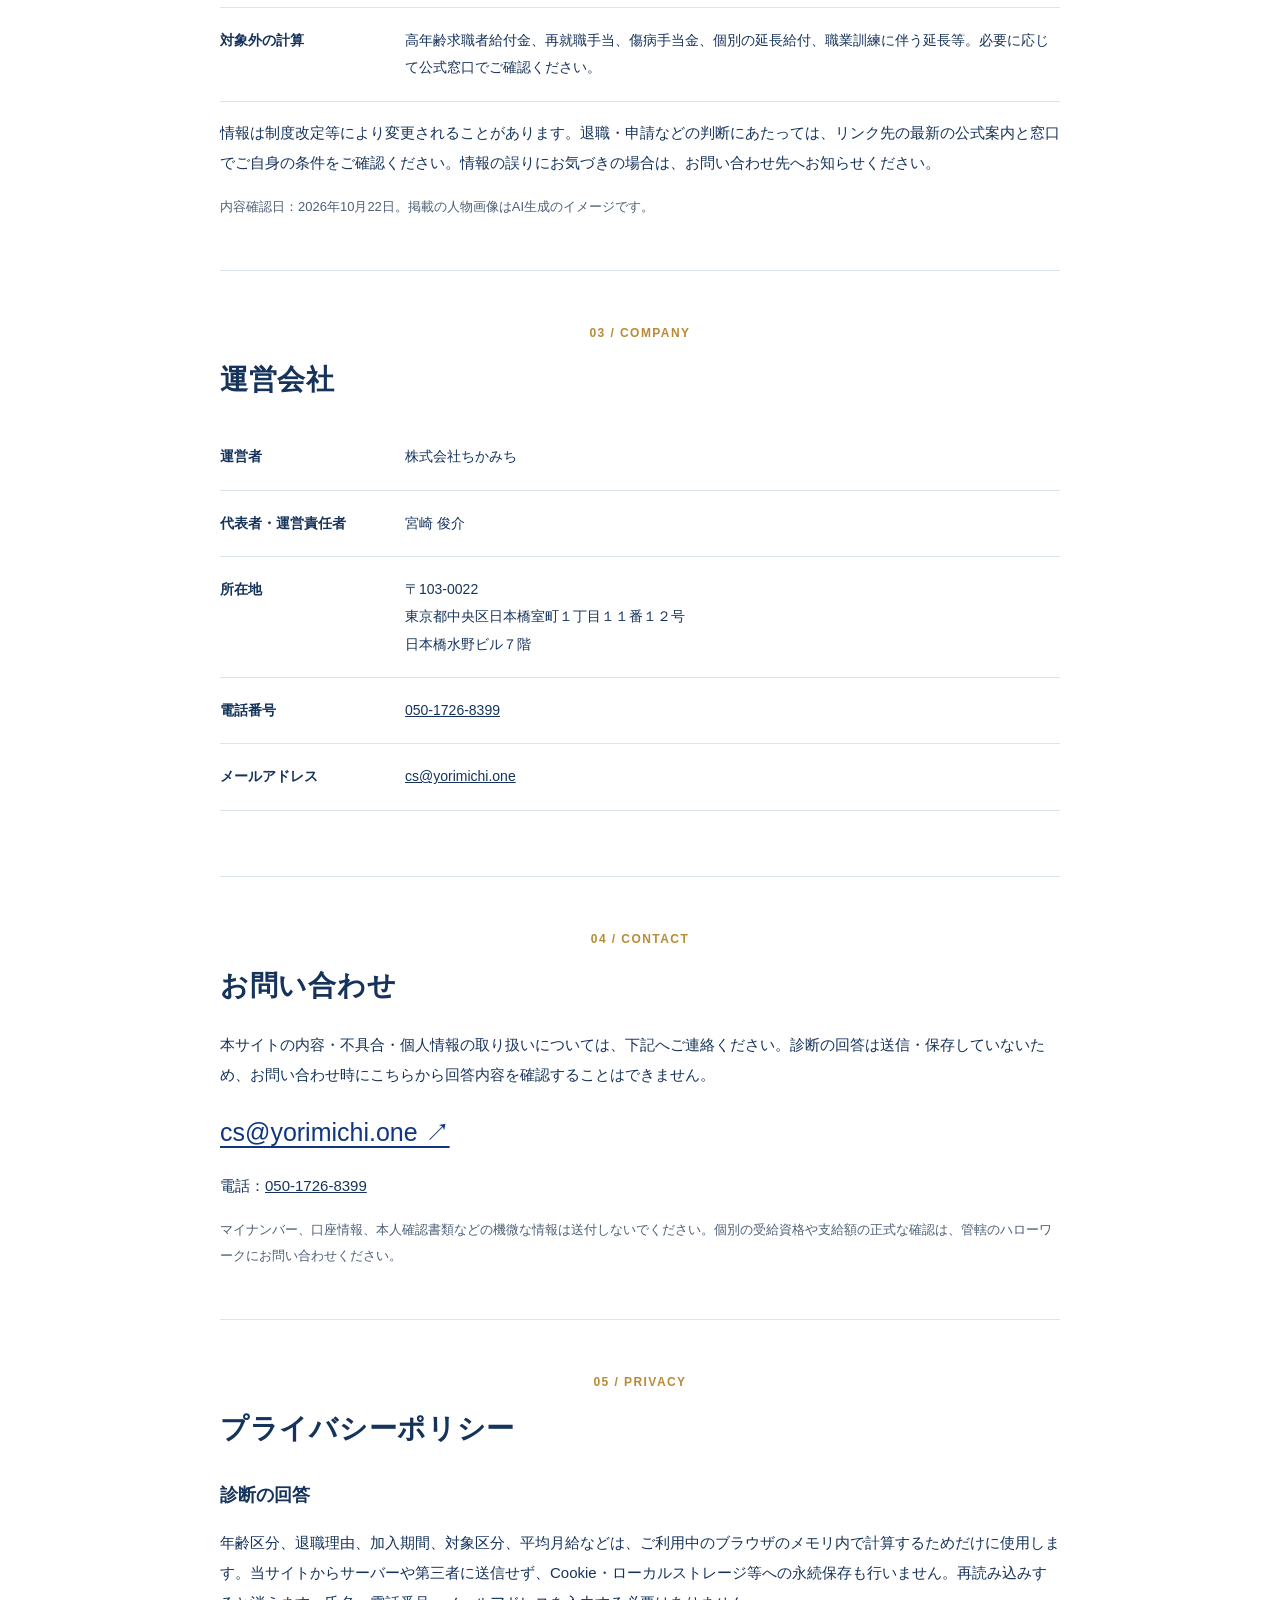
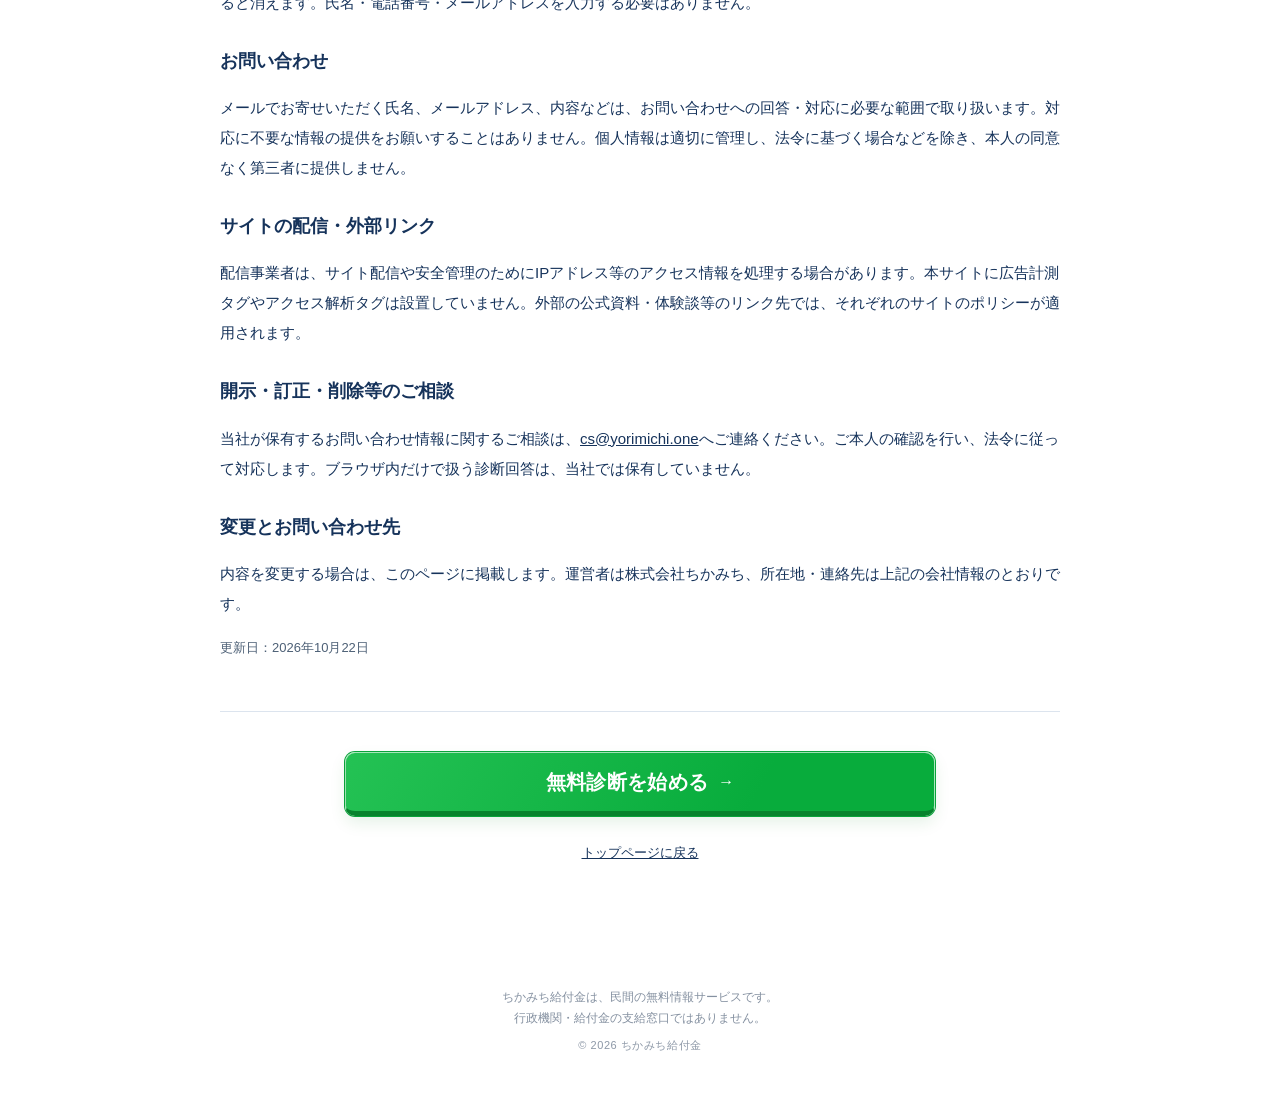
==== commit 6d45416d: "Add free in-page benefit estimates with official calculation sources" ====
--- a/docs/service/index.html
+++ b/docs/service/index.html
@@ -1,19 +1,24 @@
-<!doctype html><html lang="ja"><head><meta charset="utf-8"><meta name="robots" content="noindex,nofollow"><meta name="description" content="ちかみち給付金サポートの事業内容・会社情報・料金・お問い合わせ。"><link rel="icon" href="../assets/favicon.svg" type="image/svg+xml"><meta name="viewport" content="width=device-width,initial-scale=1"><title>ちかみち給付金サポート | 会社情報</title><link rel="stylesheet" href="https://fonts.googleapis.com/css2?family=Noto+Sans+JP:wght@400;500;700;800&display=swap"><script type="importmap">{"imports":{"react":"https://esm.sh/react@19.2.0","react-dom/client":"https://esm.sh/react-dom@19.2.0/client?external=react"}}</script><style>:root{--ink:#0f172a;--body:#475569;--muted:#64748b;--paper:#f8fafc;--line:#e2e8f0;--amber:#f59e0b;--amber-dark:#d97706;font-synthesis:none}
-html{background:var(--paper)!important;color:var(--ink)!important;color-scheme:light!important;scroll-behavior:smooth;scroll-padding-top:90px}
-body{margin:0;min-height:100dvh;background:var(--paper)!important;color:var(--ink)!important;font-family:"Noto Sans JP",sans-serif!important;font-size:16px;line-height:1.6;-webkit-font-smoothing:antialiased}
-*{box-sizing:border-box}h1,h2,h3,p{margin:0}a{color:inherit;text-decoration:none}button{font:inherit;cursor:pointer}img{display:block;max-width:100%}svg{flex-shrink:0}a,button{-webkit-tap-highlight-color:transparent}a:focus-visible,button:focus-visible{outline:3px solid #b45309;outline-offset:5px}section[id]{scroll-margin-top:90px}.container{width:100%;max-width:1280px;padding:0 32px;margin:0 auto}
-.skip-link{position:fixed;top:8px;left:8px;z-index:100;transform:translateY(-160%);padding:12px 20px;background:white;border:2px solid var(--amber-dark);border-radius:8px}.skip-link:focus{transform:translateY(0)}
-.site-header{position:fixed;top:0;left:0;right:0;z-index:50;padding:20px 0;transition:background .3s,padding .3s,box-shadow .3s}.header-solid{padding:12px 0;background:rgba(255,255,255,.94);backdrop-filter:blur(12px);box-shadow:0 1px 3px #0f172a0d}.header-row{display:flex;align-items:center;justify-content:space-between;gap:20px}.brand{display:inline-flex;align-items:center;gap:9px;white-space:nowrap}.brand-mark{display:flex;width:40px;height:40px;align-items:center;justify-content:center;border-radius:50%;background:linear-gradient(135deg,#fbbf24,#d97706);color:white;box-shadow:0 4px 6px #00000018;transition:transform .3s}.brand:hover .brand-mark{transform:rotate(12deg)}.brand-name{font-size:23px;line-height:1.25;font-weight:800;letter-spacing:-.035em}.brand-small{display:block;font-size:10px;letter-spacing:.1em;font-weight:500;margin-top:3px}.desktop-nav{display:flex;align-items:center;gap:28px;font-size:14px;font-weight:500}.desktop-nav>a{padding:8px 12px;color:#475569;transition:color .2s}.desktop-nav>a:hover{color:#b45309}.desktop-nav .nav-contact{padding:9px 20px;color:white;background:linear-gradient(90deg,#f59e0b,#d97706);border-radius:999px;box-shadow:0 4px 6px #00000016}.desktop-nav .nav-contact:hover{color:white;box-shadow:0 8px 16px #00000014}.desktop-nav .nav-contact.is-current{background:var(--ink)}.menu-toggle{display:none;border:0;background:transparent;padding:8px;color:#475569}.mobile-nav{background:white;border-top:1px solid #f1f5f9;padding:8px 20px 14px}.mobile-nav a{display:block;padding:13px 4px;color:#475569;font-weight:500}.mobile-nav a:hover{color:#b45309}
-.hero{position:relative;padding:192px 0 128px;overflow:hidden;isolation:isolate}.hero-plane{position:absolute;top:0;right:0;width:50%;height:100%;background:#fffbeb80;border-bottom-left-radius:100px;z-index:-1}.hero-glow{position:absolute;top:25%;left:40px;width:256px;height:256px;border-radius:50%;background:#fde68a33;filter:blur(64px);z-index:-1}.hero-grid{display:grid;grid-template-columns:1fr 1fr;gap:48px;align-items:center}.hero-copy{display:flex;flex-direction:column;align-items:flex-start;gap:32px;min-width:0}.hero-badge{display:inline-flex;padding:8px 24px;border-radius:999px;background:#fef3c7;color:#92400e;font-size:14px;font-weight:700;letter-spacing:.04em}.hero h1{font-size:clamp(38px,5.15vw,68px);font-weight:800;line-height:1.2;letter-spacing:-.04em}.hero h1 span{color:#d97706}.hero-description{font-size:20px;line-height:1.8;color:#475569;max-width:576px}.hero-actions{display:flex;gap:16px;padding-top:16px;width:100%;flex-wrap:wrap}.business-cta,.outline-cta{display:inline-flex;align-items:center;justify-content:center;gap:10px;padding:16px 28px;border-radius:12px;font-weight:700;transition:transform .2s,background .2s,border-color .2s,color .2s}.business-cta{color:white;background:#0f172a;box-shadow:0 20px 25px -5px #0000001a}.business-cta:hover{background:#1e293b;transform:translateY(-4px)}.outline-cta{background:white;color:#0f172a;border:2px solid #e2e8f0}.outline-cta:hover{border-color:#f59e0b;color:#b45309}.hero-photo{position:relative;border:8px solid white;border-radius:24px;overflow:hidden;box-shadow:0 25px 50px -12px #00000040}.hero-photo img{width:100%;aspect-ratio:4/5;object-fit:cover;transition:transform .7s}.hero-photo:hover img{transform:scale(1.05)}.photo-shade{position:absolute;inset:0;background:linear-gradient(to top,#0f172a33,transparent);pointer-events:none}
-.services-section{position:relative;padding:128px 0;background:var(--paper);overflow:hidden}.services-section:before,.services-section:after{content:"";position:absolute;width:384px;height:384px;border-radius:50%;filter:blur(64px);pointer-events:none}.services-section:before{top:160px;left:-80px;background:#fde68a1a}.services-section:after{bottom:160px;right:-80px;background:#fef3c726}.services-section .container{position:relative;z-index:1}.section-title{text-align:center;margin-bottom:80px}.section-title>p{font-size:14px;font-weight:700;color:#b45309;letter-spacing:.1em;text-transform:uppercase;margin-bottom:16px}.section-title h2{font-size:48px;line-height:1.25;font-weight:700}.section-title>span{display:block;width:64px;height:6px;margin:16px auto 0;border-radius:999px;background:linear-gradient(90deg,#fbbf24,#d97706)}.service-grid{display:grid;grid-template-columns:repeat(3,minmax(0,1fr));gap:32px}.service-card{position:relative;overflow:hidden;background:white;border:1px solid #f1f5f9;border-radius:32px;padding:40px;transition:transform .5s,box-shadow .5s;min-width:0}.service-card:hover{transform:translateY(-8px);box-shadow:0 20px 40px -15px #0000001a}.service-decoration{position:absolute;right:0;top:0;width:128px;height:128px;border-radius:0 0 0 100px;background:linear-gradient(135deg,#fbbf24,#d97706);opacity:.05;transition:transform .5s}.service-card:hover .service-decoration{transform:scale(1.5)}.service-icon{display:flex;align-items:center;justify-content:center;width:64px;height:64px;border-radius:16px;background:linear-gradient(135deg,#fbbf24,#d97706);color:white;box-shadow:0 10px 15px -3px #0000001a;margin-bottom:24px;transition:transform .5s}.service-card:hover .service-icon{transform:scale(1.1) rotate(3deg)}.service-card h3{font-size:20px;font-weight:700;margin-bottom:16px;line-height:1.6}.service-card p{font-size:14px;line-height:1.8;color:#475569;margin-bottom:24px}
-.benefit-section{padding:64px 0;background:white}.benefit-band{display:grid;grid-template-columns:1fr 1fr 1fr;gap:32px;align-items:center;background:#f8fafc;border:1px solid #f1f5f9;border-radius:32px;padding:48px}.benefit-band>p{font-size:14px;line-height:1.8;color:#475569}.benefit-logo{display:flex;gap:6px;align-items:center;justify-content:center;min-width:0;white-space:nowrap}.benefit-symbol{display:block;position:relative;width:46px;height:58px;overflow:hidden;flex:0 0 46px}.benefit-symbol img{position:absolute;width:219px;max-width:none;height:75px;left:-4px;top:-9px}.benefit-logo strong{display:block;font-size:16px;color:#28231f;font-weight:700;letter-spacing:-.07em}.benefit-logo>div>span{display:block;font-size:9px;color:#28231f;letter-spacing:0}.benefit-cta{justify-self:center;display:inline-flex;align-items:center;gap:8px;padding:16px 28px;background:linear-gradient(90deg,#f59e0b,#d97706);color:white;font-weight:700;border-radius:12px;box-shadow:0 4px 6px #00000018;white-space:nowrap;transition:transform .2s,box-shadow .2s}.benefit-cta:hover{transform:translateY(-4px);box-shadow:0 10px 15px #00000020}.benefit-cta svg{transition:transform .2s}.benefit-cta:hover svg{transform:translateX(4px)}
-.profile-section{padding:96px 0;background:white}.profile-panel{display:flex;overflow:hidden;border:1px solid #f1f5f9;border-radius:40px;background:#f8fafc;box-shadow:0 20px 25px -5px #0000001a}.profile-intro{position:relative;overflow:hidden;flex:0 0 33.333%;padding:48px;background:#0f172a;color:white;display:flex;flex-direction:column;justify-content:space-between;gap:48px}.profile-intro>div:not(.profile-orb),.profile-intro>p{position:relative;z-index:1}.profile-orb{position:absolute;width:256px;height:256px;border-radius:50%;top:-128px;right:-128px;background:#1e293b;filter:blur(64px);opacity:.5}.profile-intro h2{font-size:30px;font-weight:700;margin-bottom:24px}.profile-intro p{font-size:16px;line-height:1.8;color:#94a3b8}.profile-intro .office-access{display:flex;align-items:center;gap:12px;font-size:14px;color:white}.office-access svg{color:#f59e0b}.company-table{flex:1;padding:40px 64px;margin:0;min-width:0}.company-row{display:grid;grid-template-columns:1fr 2fr;gap:12px;padding:24px 0;border-bottom:1px solid #e2e8f0;align-items:start}.company-row:last-child{border-bottom:0}.company-row dt{font-weight:700;position:relative;padding-left:14px}.company-row dt:before{content:"";position:absolute;top:10px;left:0;width:6px;height:6px;border-radius:50%;background:#f59e0b;opacity:0;transition:opacity .2s}.company-row:hover dt:before{opacity:1}.company-row dd{margin:0;color:#475569;line-height:1.8;overflow-wrap:anywhere}
-.document-page{padding:128px 0 96px;min-height:100dvh;background:#f8fafc}.document-container{max-width:896px;padding:0 32px;margin:auto}.page-heading{text-align:center;margin-bottom:64px}.page-heading h1{font-size:36px;font-weight:800;line-height:1.45;letter-spacing:-.02em}.page-heading>p{font-size:18px;color:#64748b;line-height:1.8;margin-top:16px}.page-heading>span{display:block;width:64px;height:4px;border-radius:999px;background:linear-gradient(90deg,#fbbf24,#d97706);margin:24px auto 0}.document-card{background:white;padding:64px;border:1px solid #f1f5f9;border-radius:40px;box-shadow:0 20px 25px -5px #0000001a}.contact-card{display:flex;flex-direction:column;align-items:center;text-align:center}.contact-icon{width:80px;height:80px;border-radius:50%;display:flex;align-items:center;justify-content:center;background:#fffbeb;color:#d97706;margin-bottom:32px;box-shadow:inset 0 2px 4px #0000000d}.contact-card h2{font-size:24px;font-weight:700;margin-bottom:16px}.contact-card>p{max-width:512px;color:#475569;line-height:1.8}.form-cta{display:flex;align-items:center;justify-content:center;gap:12px;width:100%;max-width:448px;margin-top:40px;padding:20px 16px;border-radius:12px;background:linear-gradient(90deg,#f59e0b,#d97706);color:white;font-size:18px;font-weight:700;box-shadow:0 10px 15px -3px #0000001a;transition:transform .2s,box-shadow .2s}.form-cta:hover{transform:translateY(-4px);box-shadow:0 20px 35px #00000020}.contact-card .contact-note{margin-top:32px;font-size:12px;color:#64748b;line-height:1.8}.legal-content{color:#475569;line-height:1.9;overflow-wrap:anywhere}.legal-section{margin-top:40px}.legal-section:first-child{margin-top:0}.legal-section h2{font-size:18px;font-weight:700;color:#0f172a;border-left:4px solid #f59e0b;padding-left:12px;margin-bottom:12px}.legal-section p{margin-top:6px;white-space:pre-line}.legal-item{padding-left:1.2em;position:relative}.legal-item:before{content:"・";position:absolute;left:0}.legal-subheading{margin:28px 0 8px;font-size:16px;color:#1e293b;font-weight:700}.legal-content a{color:#92400e;text-decoration:underline;text-underline-offset:3px}.legal-content .privacy-contact{display:inline-flex;align-items:center;gap:8px;margin-top:24px;padding:12px 24px;color:white;background:#d97706;border-radius:8px;font-weight:700;text-decoration:none}.legal-date{padding-top:32px;text-align:right;font-size:14px;color:#64748b}
-.site-footer{padding:64px 0 32px;background:#0f172a;color:#cbd5e1;border-top:4px solid #f59e0b}.footer-grid{display:grid;grid-template-columns:2fr 1fr;gap:48px;margin-bottom:64px}.brand-footer{color:white}.brand-footer .brand-name{font-size:26px}.footer-about>.brand{margin-bottom:24px}.footer-about>p{color:#94a3b8;max-width:400px;line-height:1.75}.footer-address{font-size:14px;color:#94a3b8;margin-top:24px;line-height:1.75}.footer-address .operator{color:#cbd5e1;margin-bottom:8px}.footer-adviser{margin-top:24px;padding-top:0;font-size:14px;color:#94a3b8;line-height:1.9}.footer-links{display:grid;grid-template-columns:1fr 1fr;gap:32px;min-width:0}.footer-links h3{font-size:16px;font-weight:700;color:white;margin-bottom:24px}.footer-links a{display:block;font-size:14px;margin-bottom:16px;transition:color .2s;overflow-wrap:anywhere}.footer-links a:hover{color:#f59e0b}.footer-bottom{display:flex;justify-content:space-between;align-items:center;gap:16px;border-top:1px solid #1e293b;padding-top:32px;color:#94a3b8;font-size:12px}.column-band{background:#0f172a;border-top:4px solid #f59e0b;padding:40px 24px;text-align:center;color:#cbd5e1;font-size:14px}.column-band>a{display:inline-flex;align-items:center;gap:8px;border-radius:999px;background:#f59e0b;color:#0f172a;font-size:14px;font-weight:500;padding:12px 28px;margin-top:16px;transition:background .2s}.column-band>a:hover{background:#fbbf24}.system-message{min-height:100dvh;display:flex;align-items:center;justify-content:center;flex-direction:column;gap:20px;padding:32px;text-align:center}.system-message h1{font-size:28px;font-weight:700}.system-message a,.system-message button{border:0;padding:12px 24px;border-radius:8px;background:#0f172a;color:white}
-@media(max-width:1100px){.benefit-band{padding:32px;gap:24px}.benefit-logo strong{font-size:14px}.benefit-logo>div>span{font-size:8px}.benefit-cta{padding:16px 22px}.service-card{padding:32px}.profile-intro{padding:36px}.company-table{padding:32px 40px}.desktop-nav{gap:12px}}
-@media(max-width:1023px){.hero{padding:128px 0 80px}.hero-grid{grid-template-columns:1fr;gap:48px}.hero h1{font-size:48px}.hero-photo{max-width:700px;justify-self:center;width:100%}.hero h1 .desktop-break{display:none}.hero-copy{gap:32px}.profile-panel{flex-direction:column}.profile-intro{padding:48px}.company-table{padding:32px}.section-title h2{font-size:36px}.service-grid{gap:24px}.service-card{padding:28px}.service-card h3{font-size:18px}.benefit-band{grid-template-columns:1fr 1.2fr}.benefit-cta{grid-column:1/-1}.benefit-logo strong{font-size:18px}.benefit-logo>div>span{font-size:10px}}
-@media(max-width:767px){.container{padding:0 20px}.site-header{padding:16px 0}.header-solid{padding:10px 0}.desktop-nav{display:none}.menu-toggle{display:flex}.brand-name{font-size:22px}.brand-small{font-size:10px}.hero{padding:120px 0 64px}.hero-grid{gap:44px}.hero h1{font-size:40px;line-height:1.35}.hero-badge{font-size:12px;padding:8px 18px}.hero-description{font-size:18px;line-height:1.85}.hero-actions{flex-direction:column;padding-top:0}.business-cta,.outline-cta{width:100%;padding:16px 24px}.hero-photo{border-width:6px}.hero-plane{width:66%}.hero-copy{gap:26px}.services-section{padding:80px 0}.section-title{margin-bottom:48px}.section-title h2{font-size:32px}.service-grid{grid-template-columns:1fr;gap:24px}.service-card{padding:32px}.service-card h3{font-size:20px}.service-card p{font-size:14px;margin-bottom:10px}.benefit-section{padding:48px 0}.benefit-band{grid-template-columns:1fr;padding:32px 24px;gap:28px}.benefit-logo strong{font-size:18px}.benefit-cta{grid-column:auto}.profile-section{padding:64px 0}.profile-panel{border-radius:32px}.profile-intro{padding:32px;gap:32px}.profile-intro h2{font-size:28px}.company-table{padding:12px 24px}.company-row{grid-template-columns:1fr;gap:8px;padding:22px 0}.company-row dt{padding-left:0}.company-row dt:before{display:none}.company-row dd{font-size:15px}.footer-grid{grid-template-columns:1fr;gap:40px;margin-bottom:40px}.footer-about>p{font-size:15px}.footer-links{gap:28px}.footer-bottom{flex-direction:column;align-items:flex-start;gap:12px}.footer-adviser{font-size:12px}.document-page{padding:112px 0 64px}.document-container{padding:0 20px}.page-heading{margin-bottom:40px}.page-heading h1{font-size:28px}.page-heading>p{font-size:16px}.document-card{padding:32px 24px;border-radius:28px}.legal-content{font-size:15px}.legal-section{margin-top:32px}.legal-section h2{font-size:17px}.contact-card h2{font-size:22px}.contact-card>p{font-size:15px}.form-cta{font-size:15px;gap:8px;padding:18px 12px}.desktop-break{display:none}.column-band{font-size:13px}.column-band>p{line-height:1.9}}
-@media(max-width:374px){.container{padding:0 16px}.hero h1{font-size:35px}.hero-badge{font-size:11px;padding:8px 14px}.brand-name{font-size:20px}.brand-mark{width:36px;height:36px}.benefit-logo strong{font-size:16px}.document-container{padding:0 16px}.document-card{padding:28px 20px}.form-cta{font-size:14px}.page-heading h1{font-size:25px}}
-@media(prefers-reduced-motion:reduce){html{scroll-behavior:auto}*,*:before,*:after{transition:none!important;animation:none!important;scroll-behavior:auto!important}.hero-photo:hover img,.service-card:hover,.service-card:hover .service-icon,.business-cta:hover,.benefit-cta:hover,.form-cta:hover,.brand:hover .brand-mark{transform:none}}
-.contact-details{margin-top:28px;padding:24px;background:#f8fafc;border:1px solid #e2e8f0;border-radius:12px;overflow-wrap:anywhere;user-select:text}</style></head><body><div id="root"></div><script type="module">import e from"react";import{createRoot as v}from"react-dom/client";import{useEffect as s,useRef as u,useState as h}from"react";var l={privacy:{introduction:[{kind:"paragraph",text:"株式会社ちかみち（以下、「当社」といいます。）は、お客様の個人情報の保護を重要な責務と認識し、個人情報の保護に関する法令およびその他の規範を遵守するとともに、以下のプライバシーポリシー（以下、「本ポリシー」といいます。）を定め、個人情報の適切な取り扱いに努めます。"}],sections:[{title:"1. 個人情報の定義",nodes:[{kind:"paragraph",text:"本ポリシーにおいて、「個人情報」とは、生存する個人に関する情報であって、氏名、生年月日、住所、電話番号、メールアドレス、その他の記述等により特定の個人を識別できるものをいいます。"}]},{title:"2. 個人情報の収集",nodes:[{kind:"paragraph",text:"当社は、以下の方法により個人情報を収集することがあります。"},{kind:"item",text:"お客様から直接ご提供いただく場合（お問い合わせフォーム、面談、セミナー参加等）"},{kind:"item",text:"お客様が当社のサービスをご利用になる場合（ウェブサイトへのアクセスログ、Cookie情報等）"},{kind:"item",text:"公開情報から収集する場合（登記情報、報道記事等）"}]},{title:"3. 個人情報の利用目的",nodes:[{kind:"paragraph",text:"当社は、収集した個人情報を以下の目的のために利用します。"},{kind:"item",text:"社会保障制度に関する情報提供業務の遂行"},{kind:"item",text:"お客様からのお問い合わせへの対応"},{kind:"item",text:"当社のサービスに関する情報提供（メールマガジン、セミナー情報等）"},{kind:"item",text:"当社のサービス改善のための分析"},{kind:"item",text:"その他、上記に付随する業務"}]},{title:"4. 個人情報の第三者提供",nodes:[{kind:"paragraph",text:"当社は、法令に基づく場合を除き、お客様の同意を得ることなく、個人情報を第三者に提供することはありません。ただし、以下の場合は除きます。"},{kind:"item",text:"当社が利用目的の達成に必要な範囲内において、個人情報の取り扱いを委託する場合"},{kind:"item",text:"合併、会社分割、営業譲渡その他の事由によって事業が承継される場合"}]},{title:"5. 個人情報の開示・訂正・削除",nodes:[{kind:"paragraph",text:"当社は、お客様ご本人から個人情報の開示、訂正、削除の請求があった場合、ご本人確認の上、法令に基づき、速やかに対応いたします。"}]},{title:"6. 個人情報の安全管理措置",nodes:[{kind:"paragraph",text:"当社は、個人情報の漏えい、滅失または毀損の防止と安全管理のために、必要かつ適切な措置を講じます。"}]},{title:"7. Cookie（クッキー）の利用について",nodes:[{kind:"paragraph",text:"当社のウェブサイトでは、お客様の利便性向上のため、Cookieを利用しています。"},{kind:"paragraph",text:"Cookieとは、お客様のコンピュータに保存される小さなテキストファイルです。"},{kind:"paragraph",text:"お客様は、ブラウザの設定により、Cookieの受け入れを拒否することができます。"},{kind:"paragraph",text:"ただし、Cookieを拒否した場合、当社のウェブサイトの一部の機能が利用できなくなることがあります。"}]},{title:"8. 本ポリシーの変更",nodes:[{kind:"paragraph",text:"当社は、法令の変更等に伴い、本ポリシーを変更することがあります。"},{kind:"paragraph",text:"変更後の本ポリシーは、当社のウェブサイトに掲載した時点から効力を生じるものとします。"}]},{title:"9. お問い合わせ窓口",nodes:[{kind:"paragraph",text:"本ポリシーに関するお問い合わせは、下記までご連絡ください。"},{kind:"paragraph",text:"〒103-0022 東京都中央区日本橋室町１丁目１１番１２号 日本橋水野ビル７階"},{kind:"contact",text:"お問い合わせフォームへ"},{kind:"date",text:"制定日：2026年1月1日"}]}]},commerce:{introduction:[],sections:[{title:"販売業者",nodes:[{kind:"paragraph",text:"株式会社ちかみち"}]},{title:"運営責任者",nodes:[{kind:"paragraph",text:"宮崎 俊介"}]},{title:"所在地",nodes:[{kind:"paragraph",text:"〒103-0022 東京都中央区日本橋室町１丁目１１番１２号 日本橋水野ビル７階"}]},{title:"電話番号",nodes:[{kind:"paragraph",text:"050-1726-8399"}]},{title:"メールアドレス",nodes:[{kind:"paragraph",text:"cs@yorimichi.one"}]},{title:"販売価格",nodes:[{kind:"paragraph",text:"標準価格：360,000円（税込）"},{kind:"paragraph",text:"※商品以外にかかる代金：消費税（販売価格に含まれています）"}]},{title:"サービスの引渡し時期",nodes:[{kind:"paragraph",text:"ご決済完了日から3営業日以内にサービスを提供開始いたします。"}]},{title:"お支払い方法",nodes:[{kind:"paragraph",text:"クレジットカード決済、Apple Pay、銀行振込、バモス後払い、Paidy"}]},{title:"お支払い期限",nodes:[{kind:"paragraph",text:"ご契約後3日以内"}]},{title:"返品・交換・キャンセル",nodes:[{kind:"paragraph",text:"お客様都合での返品・交換・キャンセルはお受けいたしかねます。ただし、対象条件を満たさない場合には対応させていただきます。"}]},{title:"バモス後払い",nodes:[{kind:"paragraph",text:"（コンビニ・銀行振込のいずれかでお支払いいただけます）"},{kind:"subheading",text:"バモス後払いサービスのご案内"},{kind:"paragraph",text:"・サービスの利用開始後、「コンビニ」「銀行」で後払いできる、安心で便利な決済方法です。"},{kind:"paragraph",text:"・コンビニの場合、30万円以上のお支払いはできません。"},{kind:"paragraph",text:"・請求書は、当社に代わり(株)Vamosファイナンスサービスより郵送されます。"},{kind:"paragraph",text:"・当サービスは(株)Vamosファイナンスサービスが運営する「バモス後払い」により提供されます。下記ご案内および注意事項を確認、同意のうえご利用ください。"},{kind:"paragraph",text:"・後払い決済手数料：0円"},{kind:"paragraph",text:"・請求書発行日から14日後までにお支払いください。"},{kind:"paragraph",text:"・ご注文日から数日経っても請求書が届かない場合は、バモス後払いカスタマーセンターへお問い合わせください。"},{kind:"paragraph",text:"（TEL：050-5482-0602 　営業時間：10:00～18:30（土日・祝日をのぞく） Mail：info@c-vamos.co.jp）"},{kind:"paragraph",text:"・お客様が当サイトにてご登録された個人情報および注文内容は、(株)Vamosファイナンスサービスが行う与信および請求関連業務に必要な範囲で(株)Vamosファイナンスサービスに提供いたします。"},{kind:"paragraph",text:"・与信結果によっては当サービスをご利用いただけない場合がございます。"},{kind:"paragraph",text:"・ご注文者が未成年の場合は、必ず法定代理人の利用同意を得たうえでご注文ください。"},{kind:"paragraph",text:"・当サービスに関するお問合せ（仕様、ご不明点などに関するご連絡など）や当サービスに関する事項については当社までお問い合わせください。"},{kind:"subheading",text:"ご注意事項"},{kind:"paragraph",text:"・(株)Vamosファイナンスサービスから本人確認の為、お電話にてご連絡させていただく場合がございます。"},{kind:"paragraph",text:"・支払期限日を過ぎてもお支払いいただけない場合は、再度の請求毎に600円（税抜）の再請求手数料がかかりますのでご注意ください。"},{kind:"paragraph",text:"・当サービスを選択してご注文いただいた場合は、上記ご案内およびご注意事項にご同意いただいたものとみなさせていただきます。"}]}]}};var A="#commerce",k="#contact",F="〒103-0022 東京都中央区日本橋室町１丁目１１番１２号 日本橋水野ビル７階";function r({name:a,size:i=24}){return e.createElement("svg",{width:i,height:i,viewBox:"0 0 24 24",fill:"none",stroke:"currentColor",strokeWidth:"2",strokeLinecap:"round",strokeLinejoin:"round","aria-hidden":"true"},{compass:e.createElement(e.Fragment,null,e.createElement("circle",{cx:"12",cy:"12",r:"10"}),e.createElement("path",{d:"m16.24 7.76-2.12 6.36-6.36 2.12 2.12-6.36z"})),briefcase:e.createElement(e.Fragment,null,e.createElement("rect",{x:"3",y:"7",width:"18",height:"14",rx:"2"}),e.createElement("path",{d:"M16 7V5a2 2 0 0 0-2-2h-4a2 2 0 0 0-2 2v2M3 12a20 20 0 0 0 18 0M12 11v2"})),heart:e.createElement("path",{d:"M20.8 4.6a5.5 5.5 0 0 0-7.8 0L12 5.7l-1.1-1.1a5.5 5.5 0 0 0-7.8 7.8L12 21l8.8-8.6a5.5 5.5 0 0 0 0-7.8Z"}),pin:e.createElement(e.Fragment,null,e.createElement("path",{d:"M20 10c0 6-8 12-8 12S4 16 4 10a8 8 0 0 1 16 0Z"}),e.createElement("circle",{cx:"12",cy:"10",r:"2.5"})),mail:e.createElement(e.Fragment,null,e.createElement("rect",{x:"2",y:"4",width:"20",height:"16",rx:"2"}),e.createElement("path",{d:"m2 6 10 7L22 6"})),arrow:e.createElement(e.Fragment,null,e.createElement("path",{d:"M5 12h14m-7-7 7 7-7 7"})),external:e.createElement(e.Fragment,null,e.createElement("path",{d:"M15 3h6v6m0-6L10 14M9 3H5a2 2 0 0 0-2 2v14a2 2 0 0 0 2 2h14a2 2 0 0 0 2-2v-4"})),menu:e.createElement(e.Fragment,null,e.createElement("path",{d:"M4 6h16M4 12h16M4 18h16"})),close:e.createElement(e.Fragment,null,e.createElement("path",{d:"m6 6 12 12M18 6 6 18"}))}[a])}function f({footer:a=!1}){return e.createElement("a",{className:a?"brand brand-footer":"brand",href:"#home","aria-label":"ちかみち給付金サポート ホーム"},e.createElement("span",{className:"brand-mark"},e.createElement(r,{name:"compass"})),e.createElement("span",{className:"brand-name"},"ちかみち",e.createElement("span",{className:"brand-small"},"給付金サポート")))}function E({page:a}){let[i,t]=h(!1),[m,o]=h(!1),n=u(null);return s(()=>{let d=()=>o(window.scrollY>50);return d(),window.addEventListener("scroll",d,{passive:!0}),()=>window.removeEventListener("scroll",d)},[]),s(()=>{let d=()=>t(!1),p=x=>{x.key==="Escape"&&i&&(t(!1),n.current?.focus())};return window.addEventListener("hashchange",d),window.addEventListener("keydown",p),()=>{window.removeEventListener("hashchange",d),window.removeEventListener("keydown",p)}},[i]),e.createElement("header",{className:"site-header"+(m||a!=="home"||i?" header-solid":"")},e.createElement("div",{className:"container header-row"},e.createElement("div",{onClick:()=>t(!1)},e.createElement(f,null)),e.createElement("nav",{className:"desktop-nav","aria-label":"メインメニュー"},e.createElement("a",{href:"../"},"無料チェックへ"),e.createElement("a",{href:"#home"},"ホーム"),e.createElement("a",{href:"#services"},"事業内容"),e.createElement("a",{href:"#profile"},"会社概要"),e.createElement("a",{href:"#contact",className:"nav-contact"+(a==="contact"?" is-current":"")},"お問い合わせ")),e.createElement("button",{className:"menu-toggle",type:"button",ref:n,onClick:()=>t(!i),"aria-expanded":i,"aria-controls":"mobile-menu","aria-label":i?"メニューを閉じる":"メニューを開く"},e.createElement(r,{name:i?"close":"menu",size:28}))),i&&e.createElement("nav",{id:"mobile-menu",className:"mobile-nav","aria-label":"モバイルメニュー",onClick:()=>t(!1)},e.createElement("a",{href:"../"},"無料チェックへ"),e.createElement("a",{href:"#home"},"ホーム"),e.createElement("a",{href:"#services"},"事業内容"),e.createElement("a",{href:"#profile"},"会社概要"),e.createElement("a",{href:"#contact"},"お問い合わせ")))}var C=[{title:"コンサルティング事業",description:"個人や組織が現在の立ち位置を把握し、次のステップに進むための戦略・計画構築をプロの視点で支援します。人生やキャリア、組織運営における“モヤっと感”を整理し、具体的な行動計画につなげます。",icon:"compass"},{title:"キャリアサポート事業",description:"就職・転職・キャリアチェンジ・再就職・復職といった働く側の選択や成長のプロセスを支援します。人生の物語の一部としてキャリアを紡ぐことを目的とした伴走支援です。",icon:"briefcase"},{title:"カウンセリング事業",description:"悩み・不安・ストレス・迷いといった内面の課題と向き合い、心の健康と自己受容を高めながら行動につなげていく支援です。人生の途中で感じる「止まってしまう感」の解消に重点を置きます。",icon:"heart"}];function J(){return e.createElement(e.Fragment,null,e.createElement("section",{id:"home",className:"hero"},e.createElement("div",{className:"hero-plane"}),e.createElement("div",{className:"hero-glow"}),e.createElement("div",{className:"container hero-grid"},e.createElement("div",{className:"hero-copy"},e.createElement("p",{className:"hero-badge"},"近道で、人生をほんの少し豊かにする"),e.createElement("h1",null,"迷わなくてもいい",e.createElement("br",null),e.createElement("span",null,"あなたに合った",e.createElement("br",{className:"desktop-break"}),"近道を")),e.createElement("p",{className:"hero-description"},"私たちは、あなたに合った進み方を一緒に見つけることを大切にしています。",e.createElement("br",null),"あなたの「ちかみち」が、明日への確かな一歩に変わるまで伴走します。"),e.createElement("div",{className:"hero-actions"},e.createElement("a",{href:"#services",className:"business-cta"},"事業内容を見る",e.createElement(r,{name:"arrow",size:20})),e.createElement("a",{href:"#contact",className:"outline-cta"},"お問い合わせ"))),e.createElement("div",{className:"hero-photo"},e.createElement("img",{src:"[data-uri]",alt:"石造りの街並みにある木の扉",width:"1000",height:"1200",fetchPriority:"high"}),e.createElement("div",{className:"photo-shade"})))),e.createElement("section",{id:"services",className:"services-section"},e.createElement("div",{className:"container"},e.createElement("div",{className:"section-title"},e.createElement("p",null,"Our Services"),e.createElement("h2",null,"事業内容"),e.createElement("span",null)),e.createElement("div",{className:"service-grid"},C.map(a=>e.createElement("article",{className:"service-card",key:a.title},e.createElement("div",{className:"service-decoration"}),e.createElement("span",{className:"service-icon"},e.createElement(r,{name:a.icon,size:40})),e.createElement("h3",null,a.title),e.createElement("p",null,a.description)))))),e.createElement("section",{className:"benefit-section","aria-label":"ちかみち給付金サポート"},e.createElement("div",{className:"container"},e.createElement("div",{className:"benefit-band"},e.createElement("div",{className:"benefit-logo"},e.createElement("span",{className:"benefit-symbol"},e.createElement("img",{src:"[data-uri]",width:"294",height:"101",alt:"",loading:"lazy"})),e.createElement("div",null,e.createElement("strong",null,"ちかみち給付金サポート"),e.createElement("span",null,"CHIKAMICHI BENEFIT SUPPORT"))),e.createElement("p",null,"ちかみち給付金サポートは、弁護士法人プロテクトスタンス　代表弁護士:五十部紀英（登録番号:38698）（第一東京弁護士会所属）が監修する失業保険コンサルティングサービスです。"),e.createElement("a",{className:"benefit-cta",href:"#commerce"},"サービス・料金について",e.createElement(r,{name:"arrow",size:18}))))),e.createElement("section",{id:"profile",className:"profile-section"},e.createElement("div",{className:"container"},e.createElement("div",{className:"profile-panel"},e.createElement("div",{className:"profile-intro"},e.createElement("div",{className:"profile-orb"}),e.createElement("div",null,e.createElement("h2",null,"会社概要"),e.createElement("p",null,"都心にありながら、ほっと一息つける「日本橋」にオフィスを構えています。 対話を大切にする文化を、この場所から育んでいます。")),e.createElement("p",{className:"office-access"},e.createElement(r,{name:"pin",size:20}),"日本橋室町 三越前駅 徒歩3分")),e.createElement("dl",{className:"company-table"},[["会社名","株式会社ちかみち"],["代表取締役","宮崎俊介"],["所在地",F],["事業内容","1. コンサルティング事業 / 2. キャリアサポート事業 / 3. カウンセリング事業"]].map(([a,i])=>e.createElement("div",{className:"company-row",key:a},e.createElement("dt",null,a),e.createElement("dd",null,i))))))))}function c({children:a,description:i}){return e.createElement("div",{className:"page-heading"},e.createElement("h1",null,a),i&&e.createElement("p",null,i),e.createElement("span",null))}function G(){return e.createElement("div",{id:"contact",className:"document-page"},e.createElement("div",{className:"document-container"},e.createElement(c,{description:"サービスに関するご質問やご相談は、下記の連絡先をご確認ください。"},"お問い合わせ"),e.createElement("section",{className:"document-card contact-card"},e.createElement("span",{className:"contact-icon"},e.createElement(r,{name:"mail",size:32})),e.createElement("h2",null,"お問い合わせ先"),e.createElement("p",null,"サービスに関するお問い合わせは、以下の連絡先をご確認ください。",e.createElement("br",{className:"desktop-break"}),"連絡先はコピーしてご利用いただけます。"),e.createElement("p",{className:"contact-details"},"メール：cs@yorimichi.one",e.createElement("br",null),"電話：050-1726-8399"),e.createElement("p",{className:"contact-note"},"受付後、担当者が内容を確認いたします。",e.createElement("br",null),"※ 頂いたお問い合わせは、担当者が確認次第、2営業日以内にご連絡させていただきます。"))))}function g({nodes:a}){return e.createElement(e.Fragment,null,a.map((i,t)=>i.kind==="contact"?e.createElement("a",{key:t,href:"#contact",className:"privacy-contact"},e.createElement(r,{name:"mail",size:18}),i.text):i.kind==="subheading"?e.createElement("h3",{key:t,className:"legal-subheading"},i.text):i.kind==="item"?e.createElement("p",{key:t,className:"legal-item"},i.text):i.kind==="date"?e.createElement("p",{key:t,className:"legal-date"},i.text):i.text==="050-1726-8399"?e.createElement("p",{key:t},e.createElement("span",null,i.text)):i.text==="cs@yorimichi.one"?e.createElement("p",{key:t},e.createElement("span",null,i.text)):e.createElement("p",{key:t},i.text)))}function w({kind:a}){let i=l[a];return e.createElement("div",{id:a,className:"document-page"},e.createElement("div",{className:"document-container"},e.createElement(c,null,a==="privacy"?"プライバシーポリシー":"特定商取引法に基づく表記"),e.createElement("article",{className:"document-card legal-content"},e.createElement(g,{nodes:i.introduction}),i.sections.map(t=>e.createElement("section",{className:"legal-section",key:t.title},e.createElement("h2",null,t.title),e.createElement(g,{nodes:t.nodes}))))))}function y(){return e.createElement(e.Fragment,null,e.createElement("footer",{className:"site-footer"},e.createElement("div",{className:"container"},e.createElement("div",{className:"footer-grid"},e.createElement("div",{className:"footer-about"},e.createElement(f,{footer:!0}),e.createElement("p",null,"人生の「ちかみち」を支え、新たな価値を創造する。",e.createElement("br",null),"コンサルティングからカウンセリングまで、あなたに寄り添うパートナー。"),e.createElement("div",{className:"footer-address"},e.createElement("p",null,"〒103-0022"),e.createElement("p",null,"東京都中央区日本橋室町１丁目１１番１２号 日本橋水野ビル７階")),e.createElement("div",{className:"footer-adviser"},e.createElement("p",null,"顧問：弁護士法人プロテクトスタンス（弁護士登録番号：828）"),e.createElement("p",null,"代表弁護士:五十部紀英（登録番号:38698）（第一東京弁護士会所属）"))),e.createElement("div",{className:"footer-links"},e.createElement("nav",{"aria-label":"フッターメニュー"},e.createElement("h3",null,"Menu"),e.createElement("a",{href:"../"},"無料チェックへ"),e.createElement("a",{href:"#home"},"ホーム"),e.createElement("a",{href:"#services"},"事業内容"),e.createElement("a",{href:"#profile"},"会社概要"),e.createElement("a",{href:"#contact"},"お問い合わせ")),e.createElement("nav",{"aria-label":"法務情報"},e.createElement("h3",null,"Legal"),e.createElement("a",{href:"#commerce"},"特定商取引法"),e.createElement("a",{href:"#privacy"},"プライバシーポリシー")))),e.createElement("div",{className:"footer-bottom"},e.createElement("p",null,"人生に、心地よい「ちかみち」を。")))),null)}function Q(){let[a,i]=h("home"),[t,m]=h("home");return s(()=>{let o=()=>{let n=window.location.hash.slice(1)||"home";i(n==="contact"||n==="privacy"||n==="commerce"?n:"home"),m(n)};return o(),window.addEventListener("hashchange",o),window.addEventListener("popstate",o),()=>{window.removeEventListener("hashchange",o),window.removeEventListener("popstate",o)}},[]),s(()=>{let o=requestAnimationFrame(()=>{let n=window.matchMedia("(prefers-reduced-motion: reduce)").matches;a==="home"&&["services","profile"].includes(t)?document.getElementById(t)?.scrollIntoView({behavior:n?"auto":"smooth"}):window.scrollTo({top:0,behavior:"instant"});let d={home:"ちかみち給付金サポート | 会社情報",contact:"お問い合わせ | ちかみち給付金サポート",privacy:"プライバシーポリシー | ちかみち給付金サポート",commerce:"特定商取引法に基づく表記 | ちかみち給付金サポート"};document.title=d[a]});return()=>cancelAnimationFrame(o)},[a,t]),e.createElement(e.Fragment,null,e.createElement("a",{href:"#main",className:"skip-link"},"本文へ移動"),e.createElement(E,{page:a}),e.createElement("main",{id:"main"},a==="home"?e.createElement(J,null):a==="contact"?e.createElement(G,null):e.createElement(w,{kind:a})),e.createElement(y,null))}v(document.getElementById("root")).render(e.createElement(Q,null));
-</script></body></html>
+<!doctype html>
+<html lang="ja">
+<head>
+<meta charset="utf-8"><meta name="viewport" content="width=device-width, initial-scale=1, viewport-fit=cover"><meta name="robots" content="noindex, nofollow"><meta name="theme-color" content="#113a8c">
+<title>運営会社・無料サービスのご案内｜ちかみち給付金</title>
+<meta name="description" content="ちかみち給付金の無料診断について。サービスの範囲、運営会社、料金、利用条件、プライバシーポリシー、お問い合わせ先。">
+<link rel="icon" type="image/svg+xml" href="../assets/favicon.svg"><link rel="stylesheet" href="../styles.css">
+</head>
+<body class="service-page">
+<a class="skip-link" href="#main">本文へ移動</a>
+<header class="site-header"><div class="header-inner"><a class="brand" href="../"><img src="../assets/favicon.svg" width="44" height="44" alt=""><span><b>ちかみち給付金</b><small>CHIKAMICHI BENEFIT GUIDE</small></span></a><a class="service-back" href="../#diagnosis">無料診断へ →</a></div></header>
+<main id="main" class="legal-main">
+<div class="legal-heading"><p class="section-kicker">サービスと運営者について</p><h1>安心して、<br>ご利用いただくために。</h1><p>このサイトは、雇用保険の基本手当について<br>条件に応じた目安をご案内する無料の情報サービスです。</p></div>
+<nav class="legal-nav" aria-label="このページの目次"><a href="#services">サービス内容</a><a href="#commerce">料金・利用条件</a><a href="#profile">会社情報</a><a href="#contact">お問い合わせ</a><a href="#privacy">個人情報の取り扱い</a></nav>
+<section id="services" class="legal-section"><p class="section-kicker">01 / SERVICE</p><h2>診断から結果まで、無料。</h2><p>年齢・離職理由・雇用保険の加入期間・平均月給などの回答をもとに、基本手当の給付日数、日額、全日分を受け取る場合の総額を試算します。条件が不明な場合は、確認すべき内容をご案内します。</p><ul><li>診断・結果表示・制度の説明は、すべて無料です。</li><li>連絡先の登録、会員登録、有料サービスの契約は必要ありません。</li><li>診断結果はその場で表示します。外部への登録やメッセージの送信は必要ありません。</li><li>本サイトでは有料の申請支援・申請代行・職業紹介を提供していません。</li></ul><p>行政機関・給付の支給窓口ではありません。正式な受給資格・支給額はハローワークが確認します。ご自身で手続きすることができます。</p><a class="text-link" href="../#basis">金額の条件・計算根拠を見る →</a></section>
+<section id="commerce" class="legal-section"><p class="section-kicker">02 / TERMS</p><h2>料金と利用条件</h2><dl class="legal-table"><div><dt>利用料金</dt><dd>0円（診断、試算結果の表示、制度情報の閲覧）</dd></div><div><dt>その他の費用</dt><dd>インターネット接続・通信にかかる費用はご利用者の負担です。</dd></div><div><dt>申込み・支払い</dt><dd>不要です。商品販売、有料契約、決済は行いません。</dd></div><div><dt>対象となる制度</dt><dd>原則として離職時65歳未満の方の雇用保険「基本手当」。他の給付との合算は行いません。</dd></div><div><dt>計算の基準</dt><dd>2026年8月1日基準の基本手当日額と所定給付日数。全期間に同じ日額を適用した簡易試算です。</dd></div><div><dt>試算の限界</dt><dd>入力条件が正式に認められ、所定給付日数の全日分が支給される場合の目安です。毎年の改定、再就職、就労、失業認定等で実際の受給額は変わります。受給資格や金額を保証するものではありません。</dd></div><div><dt>対象外の計算</dt><dd>高年齢求職者給付金、再就職手当、傷病手当金、個別の延長給付、職業訓練に伴う延長等。必要に応じて公式窓口でご確認ください。</dd></div></dl><p>情報は制度改定等により変更されることがあります。退職・申請などの判断にあたっては、リンク先の最新の公式案内と窓口でご自身の条件をご確認ください。情報の誤りにお気づきの場合は、お問い合わせ先へお知らせください。</p><p class="basis-note">内容確認日：2026年10月22日。掲載の人物画像はAI生成のイメージです。</p></section>
+<section id="profile" class="legal-section"><p class="section-kicker">03 / COMPANY</p><h2>運営会社</h2><dl class="legal-table"><div><dt>運営者</dt><dd>株式会社ちかみち</dd></div><div><dt>代表者・運営責任者</dt><dd>宮崎 俊介</dd></div><div><dt>所在地</dt><dd>〒103-0022<br>東京都中央区日本橋室町１丁目１１番１２号<br>日本橋水野ビル７階</dd></div><div><dt>電話番号</dt><dd><a href="tel:05017268399">050-1726-8399</a></dd></div><div><dt>メールアドレス</dt><dd><a href="mailto:cs@yorimichi.one">cs@yorimichi.one</a></dd></div></dl></section>
+<section id="contact" class="legal-section"><p class="section-kicker">04 / CONTACT</p><h2>お問い合わせ</h2><p>本サイトの内容・不具合・個人情報の取り扱いについては、下記へご連絡ください。診断の回答は送信・保存していないため、お問い合わせ時にこちらから回答内容を確認することはできません。</p><a class="contact-email" href="mailto:cs@yorimichi.one">cs@yorimichi.one ↗</a><p>電話：<a href="tel:05017268399">050-1726-8399</a></p><p class="basis-note">マイナンバー、口座情報、本人確認書類などの機微な情報は送付しないでください。個別の受給資格や支給額の正式な確認は、管轄のハローワークにお問い合わせください。</p></section>
+<section id="privacy" class="legal-section"><p class="section-kicker">05 / PRIVACY</p><h2>プライバシーポリシー</h2><h3>診断の回答</h3><p>年齢区分、退職理由、加入期間、対象区分、平均月給などは、ご利用中のブラウザのメモリ内で計算するためだけに使用します。当サイトからサーバーや第三者に送信せず、Cookie・ローカルストレージ等への永続保存も行いません。再読み込みすると消えます。氏名・電話番号・メールアドレスを入力する必要はありません。</p><h3>お問い合わせ</h3><p>メールでお寄せいただく氏名、メールアドレス、内容などは、お問い合わせへの回答・対応に必要な範囲で取り扱います。対応に不要な情報の提供をお願いすることはありません。個人情報は適切に管理し、法令に基づく場合などを除き、本人の同意なく第三者に提供しません。</p><h3>サイトの配信・外部リンク</h3><p>配信事業者は、サイト配信や安全管理のためにIPアドレス等のアクセス情報を処理する場合があります。本サイトに広告計測タグやアクセス解析タグは設置していません。外部の公式資料・体験談等のリンク先では、それぞれのサイトのポリシーが適用されます。</p><h3>開示・訂正・削除等のご相談</h3><p>当社が保有するお問い合わせ情報に関するご相談は、<a href="mailto:cs@yorimichi.one">cs@yorimichi.one</a>へご連絡ください。ご本人の確認を行い、法令に従って対応します。ブラウザ内だけで扱う診断回答は、当社では保有していません。</p><h3>変更とお問い合わせ先</h3><p>内容を変更する場合は、このページに掲載します。運営者は株式会社ちかみち、所在地・連絡先は上記の会社情報のとおりです。</p><p class="basis-note">更新日：2026年10月22日</p></section>
+<div class="legal-end"><a class="cta-button compact" href="../#diagnosis"><b>無料診断を始める</b><span aria-hidden="true">→</span></a><a href="../">トップページに戻る</a></div>
+</main>
+<footer class="site-footer"><p>ちかみち給付金は、民間の無料情報サービスです。<br>行政機関・給付金の支給窓口ではありません。</p><small>© 2026 ちかみち給付金</small></footer>
+</body>
+</html>
--- a/docs/styles.css
+++ b/docs/styles.css
@@ -0,0 +1,33 @@
+:root{--navy:#103681;--blue:#16449b;--ink:#16335b;--gold:#b88b37;--gold-light:#e5c77d;--green:#08ad42;--paper:#f5f8fd;--muted:#64758a;--line:#dce4ee;--font:"Noto Sans JP","Hiragino Kaku Gothic ProN","Hiragino Sans","Yu Gothic",Meiryo,sans-serif}
+*{box-sizing:border-box}html{scroll-behavior:smooth;scroll-padding-top:90px}body{margin:0;font-family:var(--font);color:var(--ink);background:white;font-size:16px;line-height:1.8;-webkit-font-smoothing:antialiased;overflow-x:hidden}body.modal-open{overflow:hidden}button,a{-webkit-tap-highlight-color:transparent}button{font:inherit;cursor:pointer}a{color:inherit}button{color:inherit}button:focus-visible,a:focus-visible,summary:focus-visible{outline:3px solid #dc9d24;outline-offset:5px}button:disabled{cursor:default}img{max-width:100%;height:auto}svg{display:block}h1,h2,h3,p{margin:0}h2{font-size:34px;font-weight:800;line-height:1.6;letter-spacing:.025em}h3{font-weight:800}.svg-defs{position:absolute;width:0;height:0;overflow:hidden}.icon{width:24px;height:24px;fill:none;stroke:currentColor;stroke-width:2.3;stroke-linecap:round;stroke-linejoin:round;flex:none}.pictogram{width:48px;height:48px;fill:none;stroke:currentColor;stroke-width:2;stroke-linecap:round;stroke-linejoin:round}.skip-link{position:fixed;top:-100px;left:16px;z-index:100;background:white;padding:10px}.skip-link:focus{top:10px}.mobile-only{display:none}
+.site-header{height:82px;background:#fff;position:sticky;top:0;z-index:30;border-bottom:1px solid #e3e9f2}.header-inner{max-width:1160px;margin:0 auto;height:100%;display:flex;align-items:center;gap:32px;padding:0 26px}.brand{display:inline-flex;align-items:center;gap:10px;text-decoration:none;line-height:1.25;white-space:nowrap}.brand-mark{color:var(--gold);width:49px;height:46px;flex:none}.brand b{color:#182a42;font-size:25px;font-weight:800;letter-spacing:-.04em}.brand small{display:block;font-size:8.5px;letter-spacing:.08em;margin-top:4px;color:#768091}.header-nav{display:flex;gap:28px;margin-left:auto;align-items:center}.header-nav a{text-decoration:none;font-size:13px;font-weight:700}.header-nav a:hover{color:var(--gold)}.header-cta{border:0;align-self:stretch;background:linear-gradient(120deg,#16b74b,#08a537);color:white;padding:9px 25px;text-align:center;min-width:168px}.header-cta>span{display:block;font-size:11px;letter-spacing:.08em}.header-cta b{display:flex;align-items:center;justify-content:center;gap:10px;font-size:18px}.header-cta .icon{width:18px;height:18px}.notice{position:relative;z-index:2;color:white;display:flex;justify-content:center;align-items:center;gap:20px;font-size:14px;padding:10px 20px;background:repeating-linear-gradient(120deg,transparent 0 18px,#ffffff05 18px 34px),#17418d}.notice span{color:#f6df99;font-weight:800}.notice b{font-weight:600}
+.hero{background:radial-gradient(ellipse at 10% 20%,#fff 0%,#edf4fd 46%,#c9daef 100%);position:relative;overflow:hidden}.hero:before{content:"";position:absolute;inset:-25% 0 0 45%;background:linear-gradient(125deg,transparent 28%,#fff9 29%,#fff8 31%,transparent 33%,transparent 68%,#ffffff80 69%,#ffffff90 72%,transparent 75%);transform:rotate(4deg)}.hero:after{content:"";position:absolute;left:-8%;width:120%;height:80px;bottom:-40px;border-radius:50%;background:#ecf3fb;border-top:3px solid #d4b25d;transform:rotate(-4deg)}.hero-shine{position:absolute;inset:0;pointer-events:none;background:linear-gradient(110deg,transparent 27%,#fff8 28%,#fff5 29%,transparent 32%,transparent 78%,#fff5 82%,transparent 85%)}.hero-inner{position:relative;width:min(100%,1000px);height:625px;margin:auto;padding:34px 45px 45px}.hero-heading{position:relative;z-index:3;width:650px}.hero-eyebrow{display:flex;align-items:center;gap:14px;font-size:18px;font-weight:700;margin-bottom:12px;letter-spacing:.12em}.hero-eyebrow span{width:35px;height:1px;background:#748bb7}.hero-heading h1{line-height:1.16;letter-spacing:-.055em;color:var(--navy)}.hero-topline{display:block;font-size:32px;font-weight:800;letter-spacing:.02em;margin-bottom:8px}.hero-heading strong{font-size:69px;display:block;font-weight:900;width:max-content;max-width:100%;position:relative}.gold-underline:after{content:"";position:absolute;left:2px;bottom:-5px;width:96%;height:8px;background:linear-gradient(90deg,#c79935,#f1dfa1,#bf922a);transform:rotate(-2deg);z-index:-1}.period{letter-spacing:-.5em}.hero-benefits{margin-top:28px;display:flex;align-items:center;gap:22px;position:relative;z-index:3;width:440px}.question-medal{width:170px;height:170px;border:2px solid #d2b060;border-radius:50%;text-align:center;background:radial-gradient(circle at 40% 30%,white 0%,#fff 50%,#f5e8c0 90%);outline:1px solid #f5e5b9;outline-offset:-7px;box-shadow:0 4px 10px #8797af2b;color:var(--navy);line-height:1.1;flex:none;padding:18px 8px 15px}.question-medal>span{font-size:20px;font-weight:800;letter-spacing:.06em}.question-medal>div{display:flex;align-items:baseline;justify-content:center;margin-top:0}.question-medal b{font-family:Arial,sans-serif;font-size:89px;font-weight:800;letter-spacing:-.06em;line-height:.99}.question-medal strong{font-size:32px;margin-left:6px}.question-medal small{font-size:11px;font-weight:700;letter-spacing:.07em}.hero-tiles{display:grid;grid-template-columns:1fr 1fr;gap:10px;width:250px}.hero-tiles>div{border:1px solid #3b5c9c;background:#fffffff2;outline:3px solid #fff9;box-shadow:4px 6px 8px #2d47782a;text-align:center;padding:13px 8px 12px;color:var(--navy)}.hero-tiles svg{width:43px;height:43px;margin:auto auto 7px}.hero-tiles b{font-size:16px;line-height:1.55;display:block}.hero-tiles em{font-style:normal;background:linear-gradient(transparent 65%,#ffed94 65%)}.hero-person{position:absolute;z-index:2;width:440px;right:-8px;bottom:-58px;max-width:none}.model-note{position:absolute;right:22px;bottom:68px;z-index:4;writing-mode:vertical-rl;font-size:9px;color:#54657c;letter-spacing:.08em}.hero-caption{position:absolute;bottom:48px;left:45px;z-index:4;line-height:1.7}.hero-caption span{display:block;font-size:14px;color:#726249}.hero-caption b{font-size:19px;letter-spacing:.01em}
+.hero-action{padding:30px 20px 25px;text-align:center;position:relative;background:linear-gradient(#ecf3fb,white)}.cta-label{font-size:14px;font-weight:700;display:flex;justify-content:center;align-items:center;gap:12px;margin-bottom:12px;color:#826323}.cta-label>span{width:1.5px;height:18px;background:#bb923f;transform:rotate(-28deg)}.cta-label>span:last-child{transform:rotate(28deg)}.cta-button{display:flex;align-items:center;justify-content:center;gap:20px;width:100%;max-width:590px;margin:auto;border:1px solid #ffffff9c;border-bottom:5px solid #07832d;box-shadow:0 0 0 1px #09a33a,0 7px 16px #057b1b1a;border-radius:10px;background:linear-gradient(120deg,#24c254 0%,#08ac3c 70%);color:white;padding:14px 20px;text-decoration:none;line-height:1.5;transition:filter .2s,transform .2s}.cta-button:hover{filter:brightness(1.05);transform:translateY(-1px)}.cta-button:active{transform:translateY(2px)}.cta-button span>small{font-size:12px;font-weight:600;display:block;letter-spacing:.02em}.cta-button b{font-size:25px;letter-spacing:.015em;font-weight:800}.cta-bubble{width:51px;height:51px;border-radius:50%;background:white;color:#099331;font-size:16px;font-weight:800;display:grid;place-items:center;flex:none;position:relative}.cta-bubble:after{content:"";position:absolute;bottom:-4px;left:12px;border:6px solid transparent;border-left-color:white;transform:rotate(10deg)}.arrow-disc{width:39px;height:39px;display:grid;place-items:center;border-radius:50%;background:white;color:#16a542;flex:none;margin-left:4px}.arrow-disc .icon{width:23px;height:23px;stroke-width:2.8}.cta-note{font-size:12px;color:#5e7185;margin-top:10px}.disclaimer{font-size:10px;color:#6a7b8c;margin-top:10px;line-height:1.6}
+.section-pad{padding:72px 28px}.section-inner{max-width:980px;margin:auto}.narrow{max-width:760px;margin:auto}.section-kicker{text-align:center;color:var(--gold);font-size:14px;font-weight:800;letter-spacing:.12em;margin-bottom:13px}.section-pad h2{text-align:center;color:var(--navy)}.section-lead{text-align:center;margin-top:22px;color:#60738c;font-size:15px;line-height:2}.marker{background:linear-gradient(transparent 74%,#f6df90 74%);padding:0 1px}.concerns{background:#fbf9f4;position:relative}.concerns:after{content:"";width:30px;height:30px;position:absolute;bottom:-15px;left:calc(50% - 15px);background:#fbf9f4;transform:rotate(45deg);z-index:2}.concern-list{padding:0;margin:35px auto 0;list-style:none;max-width:600px}.concern-list li{display:flex;align-items:center;gap:22px;padding:20px 8px;border-bottom:1px solid #e3dfd4}.check-dot{display:grid;place-items:center;border-radius:50%;background:var(--navy);color:white;width:30px;height:30px;flex:none}.check-dot .icon{width:18px;height:18px}.concern-list b{font-size:20px;font-weight:800}.concern-list small{display:block;color:#7c7b79;font-size:13px;margin-top:2px}.concern-answer{display:flex;gap:18px;align-items:center;justify-content:center;margin-top:32px}.answer-mark{width:48px;height:48px;color:var(--gold)}.concern-answer p{font-size:16px;color:#836e49}.concern-answer b{color:var(--navy);font-size:21px}
+.service{background:repeating-linear-gradient(125deg,transparent 0 130px,#ffffff02 130px 240px),#123782;color:white}.section-kicker.light{color:#f2d48d}.service h2{color:white}.service .section-lead{color:#d1ddf0}.service-grid{display:grid;grid-template-columns:repeat(3,1fr);gap:24px;margin-top:40px}.service-grid article{position:relative;text-align:center;padding:10px 16px 0}.service-grid article+article{border-left:1px solid #6580b6}.service-number{position:absolute;top:4px;left:24px;font-family:Georgia,serif;font-size:25px;font-style:italic;color:#deb86b;line-height:1}.service-icon{width:64px;height:64px;stroke:#f1d392;stroke-width:1.5;stroke-linecap:round;stroke-linejoin:round;fill:none;margin:0 auto 19px}.service-grid h3{font-size:20px;letter-spacing:.01em}.service-grid p{font-size:12px;line-height:2;color:#d5e1f4;margin-top:12px}.guide-list{max-width:780px;margin:40px auto 0}.guide-item{display:flex;gap:30px;align-items:center;border-bottom:1px solid var(--line);padding:25px 0}.guide-item:first-child{padding-top:0}.guide-visual{width:120px;flex:none;align-self:stretch;display:flex;flex-direction:column;align-items:center;justify-content:center;gap:10px;color:var(--navy);background:#f0f5fc;border-radius:3px;padding:14px 0}.guide-visual span{font-size:9px;letter-spacing:.06em}.guide-visual span b{font-size:18px;margin-left:4px;font-family:Georgia,serif;font-weight:400}.guide-visual .pictogram{width:43px;height:43px}.guide-item h3{font-size:22px;color:var(--navy);margin-bottom:7px}.guide-item p{font-size:14px;line-height:1.95;color:#65778d}.guide-note{max-width:780px;margin:30px auto 0;background:#f8f5ec;padding:22px 25px;display:flex;gap:20px;align-items:center;border-left:3px solid #c6a352}.guide-note .pictogram{color:#ac883c;flex:none;width:35px;height:35px}.guide-note p{font-size:12px;line-height:1.9;color:#736c5e}.guide-note b{font-size:14px;color:#75623d}.source-line{max-width:780px;margin:12px auto 0;font-size:10px;color:#8894a5}.source-line a{text-underline-offset:3px}.mid-cta{padding:35px 30px;display:flex;justify-content:center;align-items:center;gap:50px;background:#f1f6fc;border-top:1px solid #e5ebf4;border-bottom:1px solid #e5ebf4}.mid-cta>div>span{font-size:12px;color:#b08838;font-weight:700}.mid-cta h2{font-size:22px;line-height:1.6;color:var(--navy);margin-top:4px}.mid-cta .cta-button{max-width:365px;margin:0;padding:15px}.compact{gap:10px}.compact b{font-size:20px}.compact .arrow-disc{width:32px;height:32px}
+.flow-list{list-style:none;margin:35px 0 0;padding:0}.flow-list li{position:relative;display:flex;gap:26px;align-items:center;padding:28px 0}.flow-list li+li{border-top:1px solid var(--line)}.step-index{border-radius:50%;background:#eef3fa;outline:1px solid #d4deec;outline-offset:4px;color:var(--navy);display:flex;flex-direction:column;justify-content:center;align-items:center;line-height:1;width:68px;height:68px;flex:none}.step-index small{font-size:10px;letter-spacing:.12em}.step-index b{font-size:34px;font-family:Georgia,serif;font-weight:400;margin-top:3px}.flow-list h3{font-size:21px;color:var(--navy)}.flow-list p{font-size:14px;color:#697a90;margin-top:6px}.flow-list>.pictogram{display:none}.flow-list li>.pictogram{margin-left:auto;flex:none;width:57px;height:57px;color:#c2aa70;stroke-width:1.4}.mini-tag{display:inline-block;font-size:10px;background:#f7f2e4;color:#9a7a2f;margin-top:9px;padding:2px 10px;font-weight:600}
+.faq{background:#f4f7fb}.faq-list{margin-top:35px}.faq-list details{background:white;border-bottom:1px solid #e2e8f1}.faq-list details+details{margin-top:9px}.faq-list summary{list-style:none;display:flex;align-items:center;gap:15px;font-size:16px;font-weight:700;padding:20px 24px;cursor:pointer;line-height:1.6}.faq-list summary::-webkit-details-marker{display:none}.faq-list summary>span{font-family:Georgia,serif;font-size:26px;font-weight:400;color:#b49350;line-height:1;flex:none}.faq-list summary i{height:14px;width:14px;flex:none;position:relative;margin-left:auto}.faq-list summary i:before,.faq-list summary i:after{content:"";position:absolute;background:#51709f;top:6px;left:0;width:14px;height:2px}.faq-list summary i:after{transform:rotate(90deg);transition:transform .2s}.faq-list details[open] summary i:after{transform:rotate(0)}.faq-answer{display:flex;gap:17px;border-top:1px solid #edf0f5;margin:0 24px;padding:18px 0 24px}.faq-answer>span{font:24px Georgia,serif;color:var(--blue);flex:none}.faq-answer p{font-size:13px;color:#6c7c90;line-height:1.95}.last-action{background:radial-gradient(ellipse at 70% 40%,white 10%,#e8f0fb 100%);padding:60px 25px 38px;overflow:hidden}.last-inner{max-width:850px;position:relative;margin:auto;min-height:400px}.last-copy{position:relative;z-index:2}.last-copy .section-kicker{text-align:left}.last-copy h2{font-size:35px;color:var(--navy);line-height:1.55;letter-spacing:.01em}.last-copy>p:last-child{font-size:14px;color:#72839a;margin-top:20px;line-height:1.95}.last-inner>img{position:absolute;width:330px;right:5px;top:-34px;max-width:none}.last-button{position:relative;z-index:2;padding-top:28px;max-width:500px}.last-button .cta-button{gap:18px}.last-button .cta-button b{font-size:25px}.last-button .disclaimer{text-align:center;font-size:9px}.site-footer{text-align:center;padding:40px 24px 145px;background:#fff}.footer-brand{justify-content:center}.footer-brand b{font-size:23px}.footer-brand .brand-mark{width:40px;height:40px}.site-footer>p{font-size:10px;color:#8591a1;line-height:1.8;margin-top:20px}.site-footer nav{display:flex;gap:22px;justify-content:center;flex-wrap:wrap;margin:20px 0}.site-footer nav a,.site-footer nav button{color:#718197;font-size:10px;text-decoration:none;background:none;border:0;padding:0}.site-footer nav a:hover,.site-footer nav button:hover{text-decoration:underline}.site-footer>small{font-size:10px;letter-spacing:.05em;color:#8d98a7}
+.sticky-cta{position:fixed;bottom:0;left:0;right:0;z-index:40;background:#ffffffee;backdrop-filter:blur(10px);padding:12px 20px max(12px,env(safe-area-inset-bottom));box-shadow:0 -4px 22px #263d7110;border-top:1px solid #e4dcc5}.sticky-inner{max-width:860px;margin:auto;display:flex;align-items:center;gap:30px}.sticky-copy{font-size:13px;line-height:1.7;flex:none;color:#6f7f92}.sticky-copy b{font-size:16px;color:var(--navy)}.sticky-button{max-width:510px;margin:0 0 0 auto;padding:10px 17px;gap:17px}.sticky-button b{font-size:22px}.sticky-button span>small{font-size:10px}.sticky-four{display:flex;align-items:center;justify-content:center;flex-direction:column;width:48px;flex:none;line-height:1.1;font-size:8px;align-self:stretch;border-right:1px solid #ffffff50;padding-right:15px}.sticky-four>b{font-family:Arial,sans-serif;font-size:31px;line-height:1.05;margin-top:4px;white-space:nowrap}.sticky-four small{font-size:11px;font-family:var(--font)}
+.check-dialog,.info-dialog{width:min(490px,calc(100% - 32px));padding:0;border:0;border-radius:16px;color:var(--ink);box-shadow:0 25px 100px #08295740;max-height:90vh;max-height:90svh;overscroll-behavior:contain}.check-dialog::backdrop,.info-dialog::backdrop{background:#0c2249a8;backdrop-filter:blur(4px)}.dialog-top{display:flex;align-items:center;justify-content:space-between;background:#f5f8fc;padding:15px 18px;border-bottom:1px solid var(--line);position:sticky;top:0;z-index:1}.dialog-top>span{display:flex;align-items:center;font-weight:800;font-size:15px;gap:7px}.mini-mark{width:24px;height:24px;color:var(--gold)}.icon-button{border:0;background:transparent;width:36px;height:36px;display:grid;place-items:center;border-radius:50%;padding:0}.icon-button:hover{background:#e7edf5}.dialog-content{padding:25px 28px 22px}.check-progress{display:flex;gap:5px;margin-bottom:23px}.check-progress>span{height:5px;flex:1;background:#e6ecf5;border-radius:3px}.check-progress>.done{background:#c8a152}.question-count{font-size:11px;font-weight:700;color:var(--gold);letter-spacing:.08em}.question-count b{font-family:Georgia,serif;font-weight:400;font-size:26px;color:var(--navy);margin:0 2px}.check-dialog h2{font-size:23px;line-height:1.6;margin-top:6px;letter-spacing:0;color:var(--navy);outline:none}.question-hint{font-size:12px;color:#8190a2;margin-top:7px}.question-options{display:flex;flex-direction:column;gap:10px;margin:23px 0 18px}.option-button{display:flex;align-items:center;gap:12px;width:100%;border:1px solid #cbd7e6;border-radius:7px;background:white;padding:15px 17px;text-align:left;font-size:15px;font-weight:600;line-height:1.5;transition:background .15s,border-color .15s}.option-button:before{content:"";width:17px;height:17px;flex:none;border:1px solid #bccbdd;border-radius:50%;background:white}.option-button .icon{width:16px;height:16px;margin-left:auto;color:#9baac0}.option-button:hover{background:#f1f6ff;border-color:#789bc9}.option-button[aria-pressed="true"]{background:#edf4ff;border-color:var(--blue)}.option-button[aria-pressed="true"]:before{background:var(--blue);box-shadow:inset 0 0 0 4px white}.dialog-bottom{display:flex;justify-content:space-between;align-items:center;gap:10px;margin-top:20px}.back-button{background:none;border:0;color:#60738c;font-size:12px;padding:6px 0;text-decoration:underline;text-underline-offset:3px}.back-button:disabled{visibility:hidden}.privacy-mini{font-size:9px;color:#8a97a7}.result-badge{display:inline-block;background:#f9f1dc;color:#9a7c32;border-radius:3px;font-size:11px;font-weight:700;padding:4px 10px}.result-lead{font-size:13px;color:#708299;margin-top:10px;line-height:1.85}.result-points{list-style:none;padding:0;margin:21px 0}.result-points li{border-top:1px solid #e4eaf2;padding:17px 0;display:flex;gap:12px}.result-points .check-dot{width:23px;height:23px;margin-top:2px}.result-points .check-dot .icon{width:14px;height:14px}.result-points b{font-size:14px;color:var(--navy);display:block;line-height:1.7}.result-points p{font-size:12px;color:#738198;margin-top:4px;line-height:1.85}.result-disclaimer{font-size:10px;background:#f5f7fb;padding:12px;color:#7a8799;line-height:1.8}.result-link{display:flex;align-items:center;justify-content:center;gap:10px;padding:14px 12px;background:var(--navy);color:white;border-radius:6px;text-decoration:none;margin-top:18px;font-size:14px;font-weight:700}.result-link.green{background:var(--green)}.result-actions{display:flex;justify-content:space-between;gap:12px;margin-top:17px}.result-actions button{border:0;background:none;padding:5px 0;font-size:11px;color:#61758f;text-decoration:underline;text-underline-offset:4px}.info-dialog{max-width:500px}.info-dialog .dialog-top b{font-size:16px}.info-dialog #info-content{padding:26px;font-size:13px;color:#62738a;line-height:2}.info-dialog #info-content p+p{margin-top:16px}.info-dialog #info-content a{color:var(--blue);text-underline-offset:4px}.toast{position:fixed;left:50%;bottom:110px;transform:translateX(-50%) translateY(10px);background:#163966;color:white;border-radius:6px;padding:10px 20px;font-size:13px;z-index:100;pointer-events:none;opacity:0;transition:opacity .2s,transform .2s;width:max-content;max-width:90vw;text-align:center}.toast.show{opacity:1;transform:translateX(-50%) translateY(0)}
+@media(min-width:1400px){.hero-inner{width:1050px}.hero-person{right:15px;width:450px}.hero-heading strong{font-size:74px}}
+@media(max-width:1000px){.header-nav{display:none}.header-cta{margin-left:auto}.hero-inner{padding-left:30px;height:620px}.hero-heading{width:100%}.hero-heading strong{font-size:63px}.hero-person{width:430px;right:-50px;bottom:-50px}.hero-caption{left:30px;bottom:45px}.hero-benefits{gap:15px}.service-grid{gap:10px}.service-grid article{padding:10px 10px 0}.service-grid h3{font-size:17px}.service-grid p{font-size:11px}.mid-cta{gap:25px}.mid-cta h2{font-size:20px}.mid-cta .cta-button{max-width:340px}}
+@media(max-width:700px){
+  html{scroll-padding-top:78px}body{font-size:14px}.mobile-only{display:block}h2{font-size:25px;line-height:1.65;letter-spacing:0}.site-header{height:64px}.header-inner{padding:0 0 0 13px;gap:7px}.brand{gap:6px}.brand-mark{width:34px;height:35px}.brand b{font-size:19px}.brand small{font-size:6.2px;letter-spacing:.035em;margin-top:3px}.header-cta{min-width:123px;padding:8px 10px;display:flex;flex-direction:column;justify-content:center}.header-cta>span{font-size:9px;line-height:1.5}.header-cta b{font-size:14px;gap:5px;line-height:1.6}.header-cta .icon{width:15px;height:15px}.notice{padding:10px 8px;display:block;text-align:center;font-size:12px;line-height:1.5;letter-spacing:.06em}.notice span{display:block;font-size:13px}.notice b{display:none}
+  .hero-inner{height:582px;padding:24px 20px 0;max-width:520px}.hero-heading{width:100%}.hero-eyebrow{font-size:12px;gap:9px;letter-spacing:.09em;margin-bottom:9px;justify-content:center}.hero-eyebrow span{width:22px}.hero-heading h1{text-align:center;line-height:1.18;letter-spacing:-.065em}.hero-topline{font-size:24px;letter-spacing:.03em;margin-bottom:8px}.hero-heading strong{font-size:clamp(41px,10.8vw,55px);margin:0 auto;font-weight:900;line-height:1.17}.gold-underline:after{height:6px;bottom:-6px;width:99%}.period{display:none}.hero-person{width:300px;right:-44px;bottom:-8px;z-index:2}.hero-benefits{display:block;width:50%;margin-top:29px;z-index:3}.question-medal{width:145px;height:145px;padding:16px 6px 12px;position:relative;margin:0 auto 17px -1px;border-width:1.5px}.question-medal>span{font-size:17px}.question-medal b{font-size:76px;line-height:1.02}.question-medal strong{font-size:28px}.question-medal small{font-size:9px}.hero-tiles{width:190px;gap:7px;margin-left:-2px}.hero-tiles>div{padding:10px 4px 8px;outline-width:2px}.hero-tiles svg{width:35px;height:35px;margin-bottom:5px}.hero-tiles b{font-size:13px;line-height:1.55}.model-note{font-size:8px;right:6px;bottom:87px;color:#52627a}.hero-caption{bottom:20px;left:0;text-align:center;width:100%;padding:10px 8px 0;background:linear-gradient(transparent,#edf4fbe6 18%);z-index:4}.hero-caption span{font-size:11px}.hero-caption b{font-size:15px}.hero:after{bottom:-49px;height:73px;transform:rotate(-5deg);left:-10%;width:130%;border-width:2px}
+  .hero-action{padding:24px 17px 23px}.cta-label{font-size:11px;gap:8px;margin-bottom:13px}.cta-label>span{height:14px}.cta-button{max-width:430px;border-radius:8px;padding:12px 12px;gap:9px;border-bottom-width:4px}.cta-button b{font-size:20px;letter-spacing:0;white-space:nowrap}.cta-button span>small{font-size:9px;letter-spacing:.025em}.cta-bubble{width:36px;height:36px;font-size:12px}.cta-bubble:after{border-width:4px;left:9px;bottom:-3px}.arrow-disc{width:29px;height:29px;margin-left:auto}.arrow-disc .icon{width:19px;height:19px}.cta-note{font-size:10px;margin-top:11px}.disclaimer{font-size:9px;line-height:1.65;margin-top:10px}.hero-action .disclaimer{font-size:8.4px}.section-pad{padding:49px 23px}.section-kicker{font-size:11px;letter-spacing:.07em;margin-bottom:10px}.section-lead{font-size:12px;margin-top:17px;line-height:2}.concern-list{margin-top:25px}.concern-list li{padding:17px 0;gap:12px}.check-dot{width:23px;height:23px}.check-dot .icon{width:15px;height:15px}.concern-list b{font-size:17px}.concern-list small{font-size:10px;margin-top:5px}.concern-answer{gap:10px;margin-top:27px}.answer-mark{width:36px;height:39px}.concern-answer p{font-size:12px;line-height:1.8}.concern-answer b{font-size:16px}.service{padding-top:52px;padding-bottom:46px}.service-grid{display:block;margin-top:27px}.service-grid article{display:grid;grid-template-columns:70px 1fr;gap:0 16px;text-align:left;padding:24px 0}.service-grid article+article{border-left:0;border-top:1px solid #ffffff33}.service-number{left:0;top:19px;font-size:16px}.service-icon{grid-column:1;grid-row:1/3;width:46px;height:46px;margin:6px 0 0 18px;align-self:center}.service-grid h3{font-size:18px;line-height:1.6}.service-grid p{font-size:11px;margin-top:6px;line-height:1.9}.service-grid article:last-child{padding-bottom:0}.guide-list{margin-top:26px}.guide-item{gap:17px;padding:22px 0}.guide-visual{width:72px;padding:10px 0;gap:4px}.guide-visual span{font-size:7px}.guide-visual span b{font-size:16px}.guide-visual .pictogram{width:35px;height:35px}.guide-item h3{font-size:18px;margin-bottom:6px;line-height:1.5;letter-spacing:-.03em}.guide-item p{font-size:11px;line-height:1.95}.guide-note{margin-top:25px;padding:17px 13px;gap:10px;align-items:flex-start}.guide-note .pictogram{width:25px;height:25px;margin-top:3px}.guide-note p{font-size:10px;line-height:1.9}.guide-note b{font-size:11px;line-height:1.7}.source-line{font-size:8px;margin-top:12px}.mid-cta{display:block;text-align:center;padding:27px 21px 32px}.mid-cta>div>span{font-size:11px}.mid-cta h2{font-size:23px;margin:9px 0 19px}.mid-cta .cta-button{max-width:430px;margin:auto;padding:15px}.compact b{font-size:20px}.compact .arrow-disc{width:30px;height:30px;margin-left:12px}.flow-list{margin-top:22px}.flow-list li{padding:24px 0;gap:18px}.step-index{width:49px;height:49px;outline-offset:3px}.step-index small{font-size:8px}.step-index b{font-size:26px;margin-top:1px}.flow-list h3{font-size:17px;line-height:1.65}.flow-list p{font-size:11px;line-height:1.85;margin-top:5px}.flow-list li>.pictogram{width:34px;height:34px;display:none}.mini-tag{font-size:9px;margin-top:7px}.faq-list{margin-top:25px}.faq-list summary{padding:17px 13px;gap:10px;font-size:12px;line-height:1.8}.faq-list summary>span{font-size:23px}.faq-list summary i{width:11px;height:11px}.faq-list summary i:before,.faq-list summary i:after{width:11px;top:5px;height:1.5px}.faq-answer{margin:0 13px;gap:11px;padding:15px 0 19px}.faq-answer>span{font-size:21px}.faq-answer p{font-size:11px;line-height:2}.last-action{padding:41px 20px 27px}.last-inner{max-width:500px;min-height:360px}.last-copy .section-kicker{font-size:10px;margin-bottom:10px}.last-copy h2{font-size:26px;line-height:1.65;letter-spacing:-.015em}.last-copy>p:last-child{font-size:11px;line-height:2;margin-top:15px;max-width:220px}.last-inner>img{width:205px;right:-45px;top:55px}.last-button{padding-top:78px;max-width:none}.last-button .cta-button{gap:10px}.last-button .cta-button b{font-size:20px}.last-button .arrow-disc{margin-left:4px}.last-button .disclaimer{font-size:8px;margin-top:10px}.site-footer{padding:32px 18px 130px}.footer-brand b{font-size:21px}.footer-brand .brand-mark{width:36px;height:36px}.footer-brand small{font-size:6.8px}.site-footer>p{font-size:9px;line-height:1.9;margin-top:19px}.site-footer nav{gap:10px 18px;max-width:330px;margin:20px auto}.site-footer nav a,.site-footer nav button{font-size:9px}.site-footer>small{font-size:8px}.sticky-cta{padding:8px 10px max(8px,env(safe-area-inset-bottom));border-top-color:#d8cda9}.sticky-copy{display:none}.sticky-inner{max-width:500px}.sticky-button{margin:0;width:100%;max-width:100%;padding:10px 10px;gap:10px;border-radius:8px}.sticky-button b{font-size:19px;letter-spacing:0;white-space:nowrap}.sticky-button span>small{font-size:9px}.sticky-four{width:44px;padding-right:11px;font-size:7px}.sticky-four>b{font-size:29px}.sticky-four small{font-size:9px}.sticky-button .arrow-disc{width:28px;height:28px}.sticky-button .arrow-disc .icon{width:19px;height:19px}.dialog-content{padding:21px 22px 20px}.check-dialog h2{font-size:21px}.option-button{font-size:14px;padding:14px}.question-options{gap:9px;margin-top:20px}.dialog-top{padding:12px 15px}.privacy-mini{font-size:8px}.result-points li{padding:15px 0}.result-points b{font-size:13px}.result-points p{font-size:11px}.info-dialog #info-content{font-size:12px;padding:22px}.toast{bottom:100px;font-size:12px}
+}
+@media(max-width:374px){.brand b{font-size:16.5px}.brand-mark{width:29px}.brand small{font-size:5.5px}.header-cta{min-width:112px}.header-inner{padding-left:9px}.header-cta b{font-size:13px}.hero-inner{height:553px;padding-left:14px;padding-right:14px}.hero-topline{font-size:22px}.hero-eyebrow{font-size:11px}.hero-heading strong{font-size:40px}.hero-person{width:280px;right:-53px;bottom:-1px}.question-medal{width:133px;height:133px;padding-top:14px}.question-medal>span{font-size:15px}.question-medal b{font-size:69px}.question-medal strong{font-size:25px}.hero-tiles{width:172px;gap:7px}.hero-tiles b{font-size:12px}.hero-caption b{font-size:13.5px}.cta-button b{font-size:18px}.cta-bubble{display:none}.cta-button .arrow-disc{margin-left:4px}.sticky-button{gap:8px;padding-left:9px;padding-right:9px}.sticky-button b{font-size:17px}.sticky-button span>small{font-size:8px}.sticky-four{width:37px;padding-right:8px}.sticky-four>b{font-size:26px}.sticky-button .arrow-disc{width:24px;height:24px;margin-left:auto}.section-pad{padding-left:19px;padding-right:19px}h2{font-size:23px}.last-copy h2{font-size:24px}.last-inner>img{right:-58px}.last-button .cta-button b{font-size:18px}.concern-list b{font-size:15px}.concern-list small{font-size:9px}.concern-answer b{font-size:14px}}
+@media(prefers-reduced-motion:reduce){html{scroll-behavior:auto}*,*:before,*:after{transition:none!important;animation:none!important}}
+/* Keep the mobile headline clear of the model and finish the portrait at the caption. */
+@media(max-width:700px){.hero-person{bottom:-45px}.hero-caption{bottom:0;min-height:77px;padding:19px 8px 16px;background:linear-gradient(transparent,#edf4fb 20%,#edf4fb);display:flex;flex-direction:column;justify-content:center}.hero:after{z-index:5;pointer-events:none}}
+@media(max-width:374px){.hero-person{bottom:-35px}.hero-caption{min-height:73px;padding-top:15px}}
+@media(max-width:700px){.hero:after{background:transparent;bottom:-68px}}
+@media(max-width:700px){.section-lead{font-size:13px}.concern-list small{font-size:11px}.service-grid p{font-size:12px}.guide-item p{font-size:12.5px;line-height:1.9}.guide-note p{font-size:11px}.guide-note b{font-size:12px}.flow-list p{font-size:12px}.faq-list summary{font-size:13px}.faq-answer p{font-size:12px}.last-copy>p:last-child{font-size:12px;max-width:230px}}
+
+@media(max-width:700px){.last-inner>img{clip-path:inset(0 0 60px 0)}}
+
+/* Free estimate, source details and operator information. */
+.time-note{font-size:12px;color:#566981;margin:14px auto 0;line-height:1.8;text-align:center}.question-medal b{font-size:78px}.question-medal small{font-size:12px}.cta-note,.disclaimer,.hero-action .disclaimer,.last-button .disclaimer{font-size:12px}.hero-eyebrow{letter-spacing:.04em}.header-cta>span{letter-spacing:0}.model-note{font-size:10px}.source-line{font-size:12px}.guide-note p,.guide-note b{font-size:14px}.basis{background:#fbf8ef}.basis-conditions{margin:30px 0 22px;border-top:1px solid #ded5bd}.basis-conditions>div{display:grid;grid-template-columns:130px 1fr;gap:22px;padding:18px 0;border-bottom:1px solid #ded5bd;font-size:15px}.basis-conditions dt{font-weight:800}.basis-conditions dd{margin:0;line-height:1.9}.calculation{padding:28px 15px;background:white;text-align:center;border-top:3px solid var(--gold);border-bottom:1px solid #ded5bd}.calculation>p{font-size:19px;font-weight:700}.calculation>strong{display:block;font-family:Arial,sans-serif;color:var(--navy);font-size:56px;line-height:1.45;letter-spacing:-.02em}.calculation strong span{font-family:var(--font);font-size:23px;margin-left:4px}.calculation>small{display:block;font-size:12px}.basis-note{font-size:13px;line-height:1.95;margin-top:18px;color:#4d6076}.source-links{margin-top:24px;padding-top:20px;border-top:1px solid #ded5bd;display:flex;flex-direction:column;gap:10px;font-size:13px;line-height:1.8}.source-links>span{font-weight:800}.source-links a,.official-text-link,.text-link{color:var(--navy);text-underline-offset:4px}.public-examples{margin-top:24px;background:#fff9;border:1px solid #ded5bd;border-radius:6px;padding:16px 20px;font-size:13px;line-height:1.9}.public-examples summary{cursor:pointer;font-weight:700}.public-examples p{margin-top:14px}.public-examples ul{padding-left:20px;margin:16px 0}.public-examples li+li{margin-top:16px}.procedure{background:var(--paper)}.procedure h2:focus{outline:none}.procedure-list{list-style:none;counter-reset:step;padding:0;margin:30px 0}.procedure-list li{position:relative;padding:4px 0 24px 53px;counter-increment:step}.procedure-list li:before{content:counter(step);position:absolute;left:0;top:0;width:34px;height:34px;border-radius:50%;background:var(--navy);color:white;text-align:center;line-height:34px;font-size:18px;font-weight:800}.procedure-list b{font-size:18px}.procedure-list p{font-size:14px;line-height:1.95;margin-top:7px}.official-text-link{font-size:14px;line-height:1.9;display:inline-block}.site-footer nav a,.site-footer nav button{font-size:12px}.site-footer>p{font-size:12px}.site-footer>small{font-size:11px}.noscript-note{padding:20px;background:#fff3c8;text-align:center;font-size:14px}
+.check-dialog{width:min(560px,calc(100% - 28px))}.question-hint{font-size:13px;color:#55677c;line-height:1.85}.privacy-mini{font-size:11px;color:#55677c}.age-options{display:grid;grid-template-columns:1fr 1fr}.age-options .option-button{padding:14px 10px;gap:7px}.age-options .option-button:before{display:none}.option-button{min-height:48px}.salary-label{display:block;font-size:14px;font-weight:700;margin-top:25px}.salary-field{display:flex;gap:12px;align-items:center;margin:10px 0}.salary-field input{border:1px solid #9caec7;border-radius:6px;width:100%;min-width:0;padding:14px;font:700 25px var(--font);color:var(--navy)}.salary-field input:focus{outline:3px solid #c1d5ee;outline-offset:2px}.salary-field span{white-space:nowrap;font-weight:700}.salary-field input::placeholder{font-weight:400;font-size:18px}.field-error{font-size:13px;color:#a82929}.result-link{width:100%;border:0;min-height:48px;font-size:15px}.unknown-button{display:block;margin:20px auto 0;padding:8px 0;background:none;border:0;text-decoration:underline;text-underline-offset:4px;color:#536982;font-size:13px}.estimate-amount{margin:24px 0 16px;padding:24px 12px;background:#f0f5fc;border-radius:8px;border-top:3px solid var(--gold);text-align:center}.estimate-amount>span{font-size:12px}.estimate-amount>strong{display:block;font-family:Arial,sans-serif;font-size:48px;letter-spacing:-.025em;line-height:1.5;color:var(--navy)}.estimate-amount small{font-family:var(--font);font-size:20px;margin-left:4px}.estimate-amount p{font-size:14px}.result-lead{color:#465d7a;font-size:14px}.estimate-notes{font-size:13px;line-height:1.9;padding-left:20px;margin:20px 0}.estimate-notes li+li{margin-top:10px}.answer-summary{border-top:1px solid var(--line);border-bottom:1px solid var(--line);padding:15px 0;margin:22px 0;font-size:13px}.answer-summary summary{cursor:pointer;font-weight:700}.answer-summary dl{margin:16px 0 0}.answer-summary dl>div{padding:12px 0;border-top:1px solid var(--line)}.answer-summary dt{font-size:12px;color:#63758a}.answer-summary dd{margin:2px 0 0;font-weight:600}.result-disclaimer{font-size:12px;color:#4f6177;line-height:1.9}.result-source{font-size:12px;line-height:1.9;color:#536982;margin-top:16px}.result-actions{flex-wrap:wrap;gap:12px}.result-actions button{font-size:12px;padding:8px 0}.copy-feedback{font-size:13px;color:var(--navy);margin-top:10px}.dialog-bottom .back-button{font-size:12px}.service-back{margin-left:auto;color:var(--navy);font-size:14px;white-space:nowrap;text-decoration:none;font-weight:700}.legal-main{max-width:900px;margin:auto;padding:60px 30px}.legal-heading h1{font-size:40px;line-height:1.5;letter-spacing:.02em}.legal-heading>p:last-child{margin-top:24px;color:#5b6c81;font-size:16px;line-height:2}.legal-nav{display:flex;flex-wrap:wrap;gap:12px 24px;border-top:1px solid var(--line);border-bottom:1px solid var(--line);padding:22px 0;margin:40px 0 0;font-size:13px}.legal-nav a{text-underline-offset:4px}.legal-section{padding:50px 0;border-bottom:1px solid var(--line)}.legal-section h2{font-size:28px;margin-bottom:22px}.legal-section h3{font-size:18px;margin:27px 0 10px}.legal-section p{font-size:15px;line-height:2;margin-top:16px}.legal-section ul{font-size:15px;line-height:2;padding-left:23px}.legal-section li{margin:9px 0}.legal-section .section-kicker{margin-top:0;font-size:12px}.legal-table{margin:15px 0}.legal-table>div{display:grid;grid-template-columns:160px 1fr;gap:25px;padding:19px 0;border-bottom:1px solid var(--line);font-size:14px;line-height:1.95}.legal-table dt{font-weight:700}.legal-table dd{margin:0;overflow-wrap:anywhere}.contact-email{display:inline-block;font-family:Arial,sans-serif;font-size:25px;margin:20px 0 0;color:var(--navy);text-underline-offset:5px;overflow-wrap:anywhere}.legal-section .basis-note{font-size:13px}.legal-end{text-align:center;padding:40px 0 0}.legal-end>a:last-child{display:inline-block;font-size:13px;margin-top:25px}.legal-end .cta-button{text-decoration:none;margin:auto}.service-page .site-footer{padding-bottom:40px}
+@media(max-width:700px){.question-medal b{font-size:59px}.question-medal>span{font-size:15px}.question-medal small{font-size:11px}.question-medal strong{font-size:24px}.model-note{bottom:82px;font-size:9px}.hero-caption b{font-size:13px}.hero-eyebrow{font-size:11px}.time-note{font-size:11px}.section-lead{font-size:14px}.guide-note p,.guide-note b{font-size:13px}.service-grid p{font-size:13px}.flow-list p{font-size:13px}.faq-answer p{font-size:13px}.basis-conditions>div{grid-template-columns:78px 1fr;gap:15px;font-size:13px;padding:16px 0}.calculation>p{font-size:16px}.calculation>strong{font-size:43px}.calculation>small{font-size:11px}.basis-note{font-size:13px}.public-examples{padding:15px}.source-links{font-size:12px}.procedure-list b{font-size:16px}.procedure-list p{font-size:13px}.procedure-list li{padding-left:45px}.official-text-link{font-size:13px}.site-footer nav{max-width:390px}.site-footer nav a,.site-footer nav button{font-size:12px}.sticky-four{width:55px}.sticky-four>b{font-size:27px}.sticky-button b{font-size:19px}.sticky-button span>small{font-size:10px}.sticky-four small{font-size:11px}.dialog-content{padding:22px 20px}.question-hint{font-size:13px}.check-dialog h2{font-size:21px}.privacy-mini{font-size:10px}.result-disclaimer{font-size:12px}.estimate-amount>strong{font-size:42px}.estimate-amount>span{font-size:11px}.legal-main{padding:36px 22px}.legal-heading h1{font-size:29px}.legal-heading>p:last-child{font-size:14px}.service-page .header-inner{padding-right:15px}.service-back{font-size:12px}.legal-nav{gap:12px 18px;margin-top:28px}.legal-section{padding:35px 0}.legal-section h2{font-size:24px}.legal-section p,.legal-section ul{font-size:14px}.legal-table>div{grid-template-columns:1fr;gap:5px;font-size:14px}.contact-email{font-size:23px}}
+@media(max-width:374px){.hero-eyebrow{font-size:10px}.question-medal b{font-size:54px}.hero-caption b{font-size:12px}.sticky-button b{font-size:17px}.sticky-four{width:51px}.sticky-four>b{font-size:25px}.estimate-amount>strong{font-size:35px}.estimate-amount>span{font-size:10px}.calculation>strong{font-size:37px}.age-options .option-button{font-size:13px}}
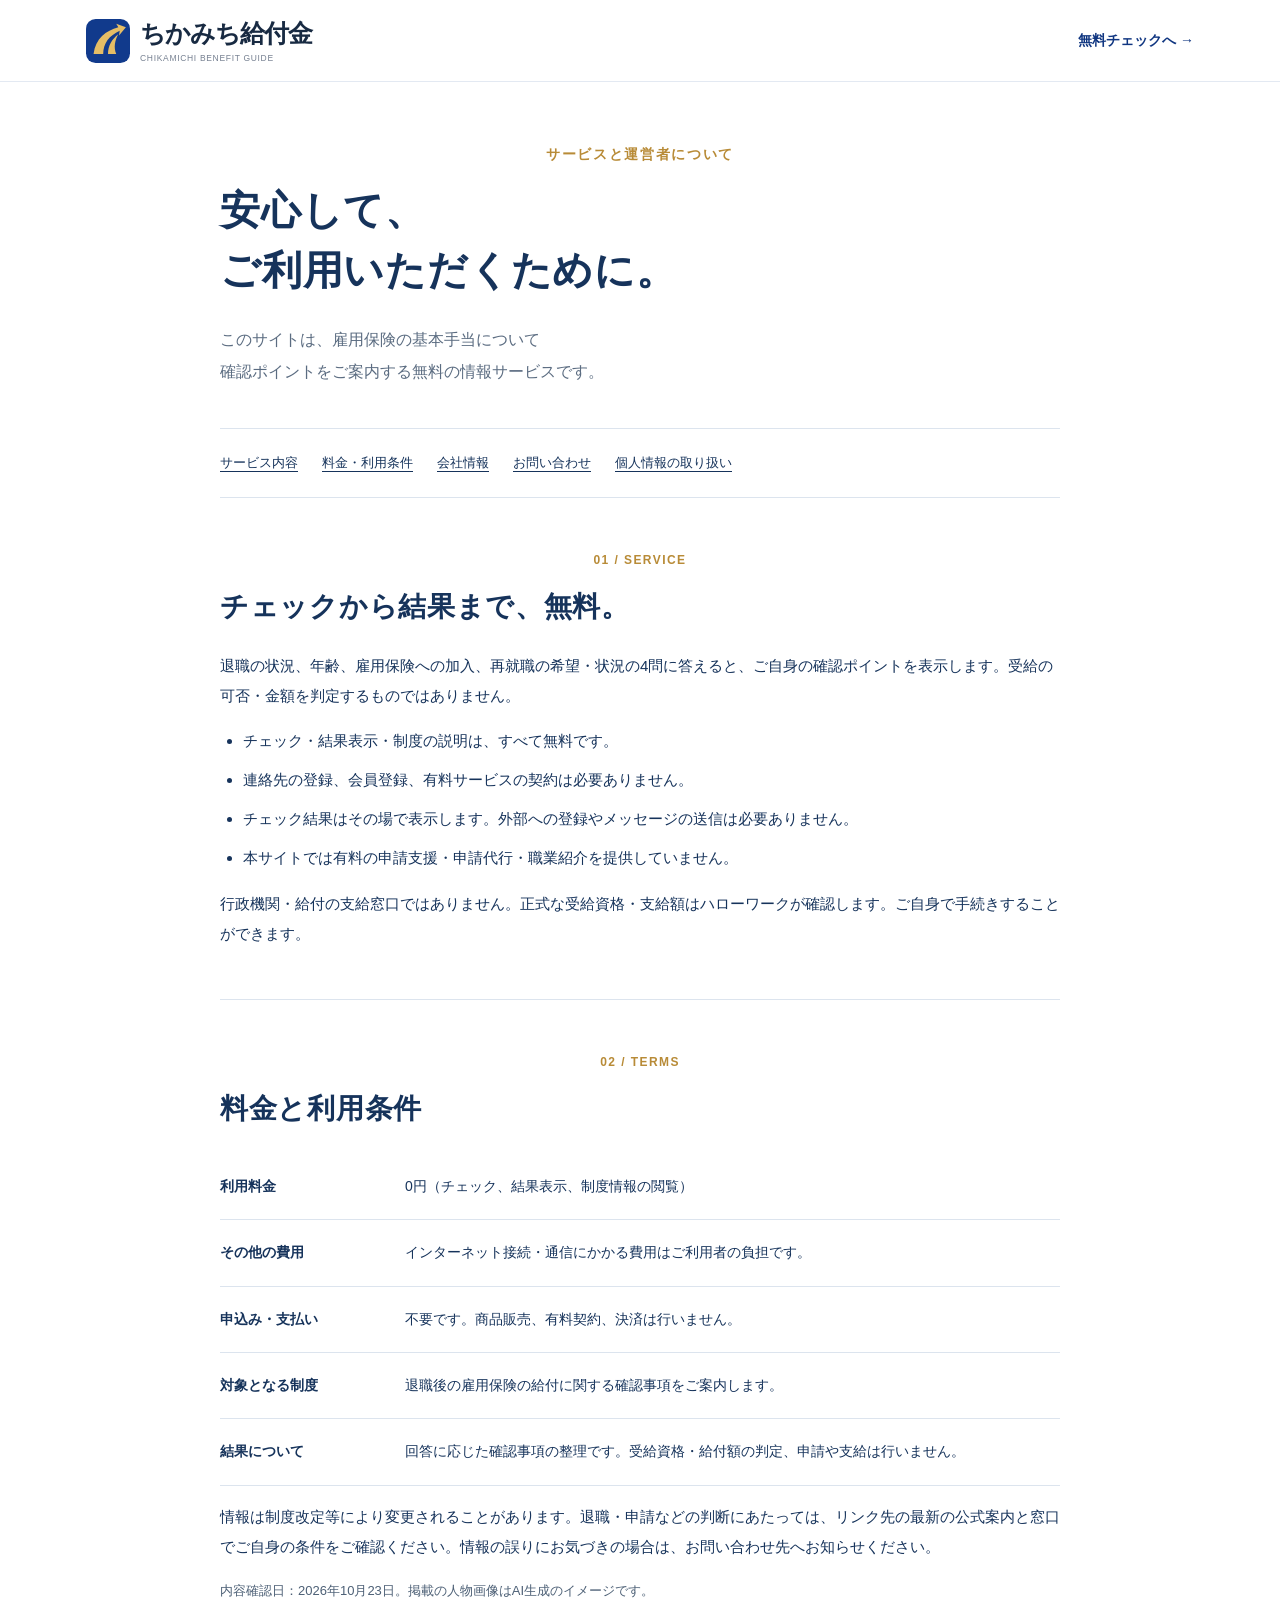
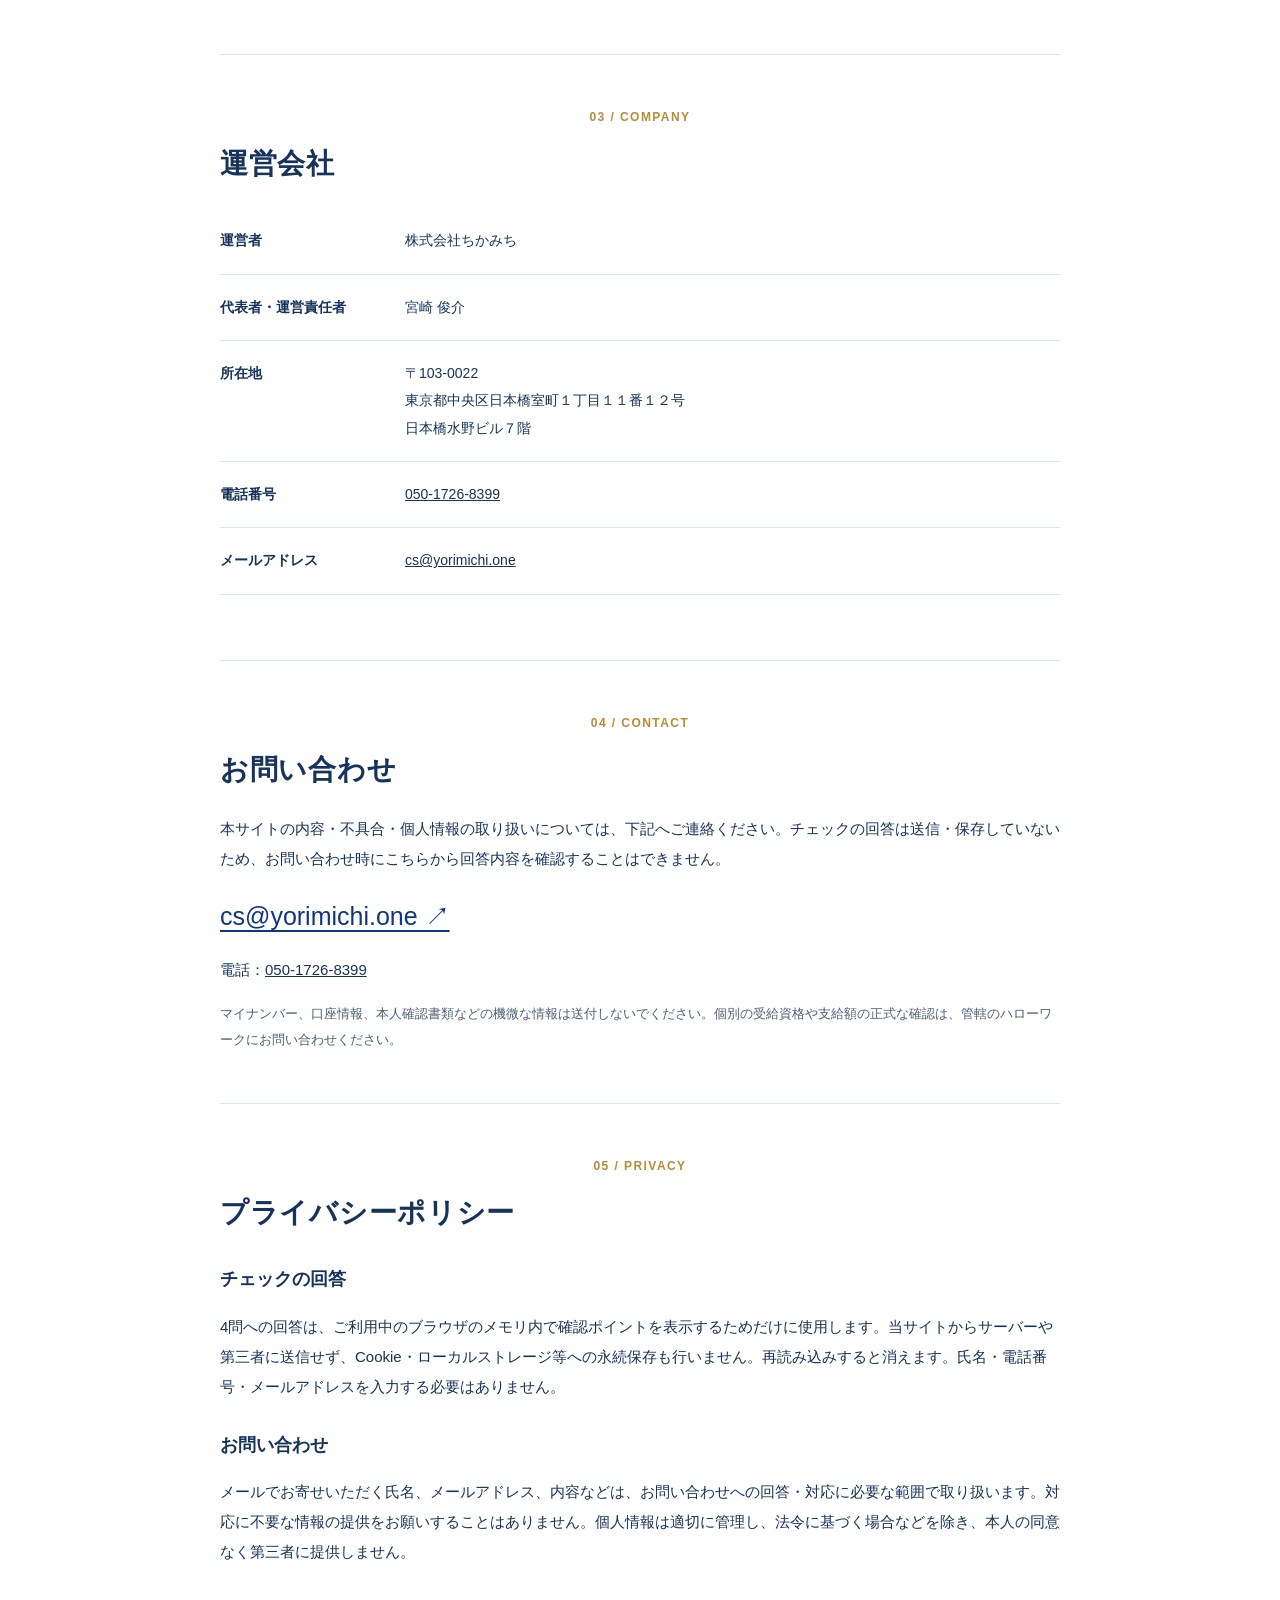
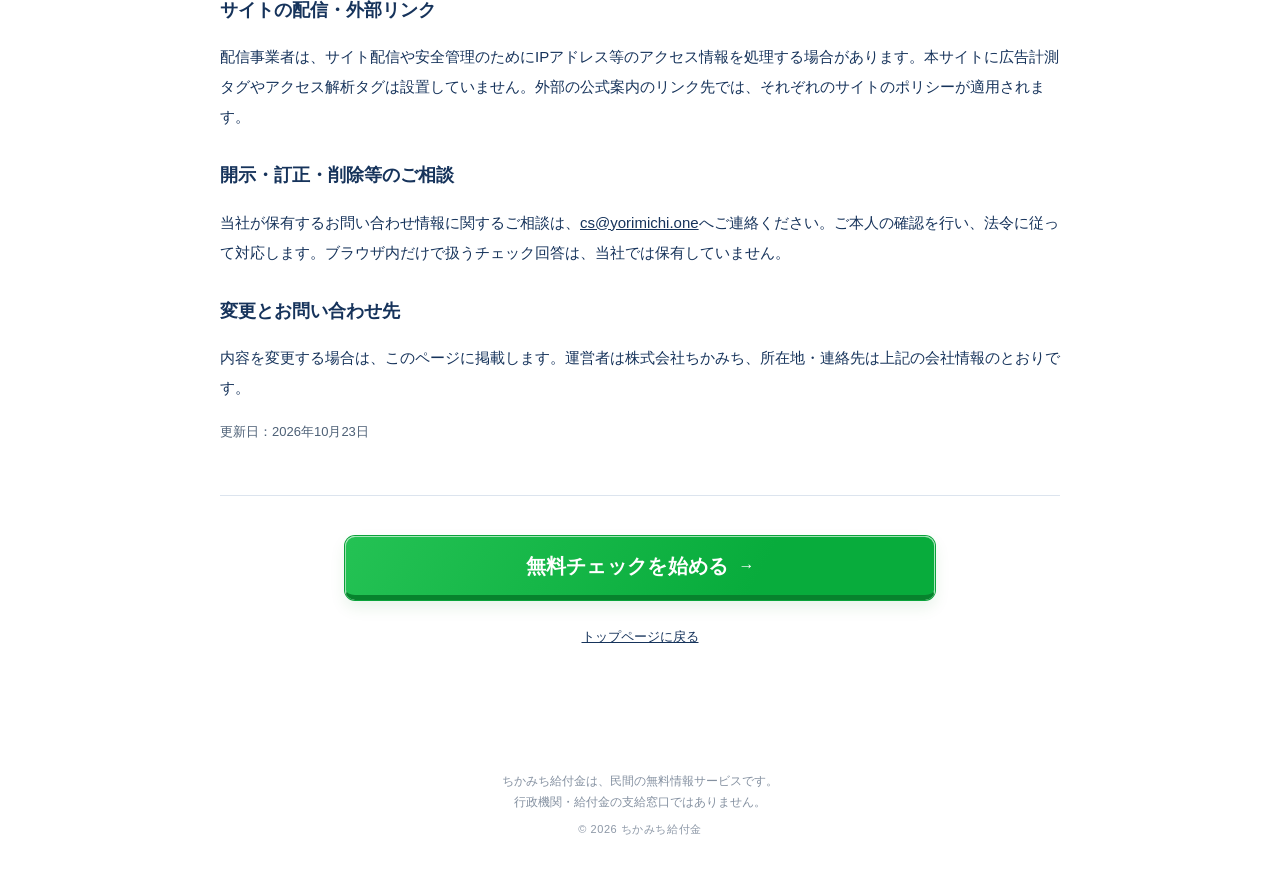
==== commit b8db3c11: "Restore the earlier four-question LP while keeping the service free and LINE-free" ====
--- a/docs/service/index.html
+++ b/docs/service/index.html
@@ -3,21 +3,21 @@
 <head>
 <meta charset="utf-8"><meta name="viewport" content="width=device-width, initial-scale=1, viewport-fit=cover"><meta name="robots" content="noindex, nofollow"><meta name="theme-color" content="#113a8c">
 <title>運営会社・無料サービスのご案内｜ちかみち給付金</title>
-<meta name="description" content="ちかみち給付金の無料診断について。サービスの範囲、運営会社、料金、利用条件、プライバシーポリシー、お問い合わせ先。">
+<meta name="description" content="ちかみち給付金の無料チェックについて。サービスの範囲、運営会社、料金、利用条件、プライバシーポリシー、お問い合わせ先。">
 <link rel="icon" type="image/svg+xml" href="../assets/favicon.svg"><link rel="stylesheet" href="../styles.css">
 </head>
 <body class="service-page">
 <a class="skip-link" href="#main">本文へ移動</a>
-<header class="site-header"><div class="header-inner"><a class="brand" href="../"><img src="../assets/favicon.svg" width="44" height="44" alt=""><span><b>ちかみち給付金</b><small>CHIKAMICHI BENEFIT GUIDE</small></span></a><a class="service-back" href="../#diagnosis">無料診断へ →</a></div></header>
+<header class="site-header"><div class="header-inner"><a class="brand" href="../"><img src="../assets/favicon.svg" width="44" height="44" alt=""><span><b>ちかみち給付金</b><small>CHIKAMICHI BENEFIT GUIDE</small></span></a><a class="service-back" href="../#diagnosis">無料チェックへ →</a></div></header>
 <main id="main" class="legal-main">
-<div class="legal-heading"><p class="section-kicker">サービスと運営者について</p><h1>安心して、<br>ご利用いただくために。</h1><p>このサイトは、雇用保険の基本手当について<br>条件に応じた目安をご案内する無料の情報サービスです。</p></div>
+<div class="legal-heading"><p class="section-kicker">サービスと運営者について</p><h1>安心して、<br>ご利用いただくために。</h1><p>このサイトは、雇用保険の基本手当について<br>確認ポイントをご案内する無料の情報サービスです。</p></div>
 <nav class="legal-nav" aria-label="このページの目次"><a href="#services">サービス内容</a><a href="#commerce">料金・利用条件</a><a href="#profile">会社情報</a><a href="#contact">お問い合わせ</a><a href="#privacy">個人情報の取り扱い</a></nav>
-<section id="services" class="legal-section"><p class="section-kicker">01 / SERVICE</p><h2>診断から結果まで、無料。</h2><p>年齢・離職理由・雇用保険の加入期間・平均月給などの回答をもとに、基本手当の給付日数、日額、全日分を受け取る場合の総額を試算します。条件が不明な場合は、確認すべき内容をご案内します。</p><ul><li>診断・結果表示・制度の説明は、すべて無料です。</li><li>連絡先の登録、会員登録、有料サービスの契約は必要ありません。</li><li>診断結果はその場で表示します。外部への登録やメッセージの送信は必要ありません。</li><li>本サイトでは有料の申請支援・申請代行・職業紹介を提供していません。</li></ul><p>行政機関・給付の支給窓口ではありません。正式な受給資格・支給額はハローワークが確認します。ご自身で手続きすることができます。</p><a class="text-link" href="../#basis">金額の条件・計算根拠を見る →</a></section>
-<section id="commerce" class="legal-section"><p class="section-kicker">02 / TERMS</p><h2>料金と利用条件</h2><dl class="legal-table"><div><dt>利用料金</dt><dd>0円（診断、試算結果の表示、制度情報の閲覧）</dd></div><div><dt>その他の費用</dt><dd>インターネット接続・通信にかかる費用はご利用者の負担です。</dd></div><div><dt>申込み・支払い</dt><dd>不要です。商品販売、有料契約、決済は行いません。</dd></div><div><dt>対象となる制度</dt><dd>原則として離職時65歳未満の方の雇用保険「基本手当」。他の給付との合算は行いません。</dd></div><div><dt>計算の基準</dt><dd>2026年8月1日基準の基本手当日額と所定給付日数。全期間に同じ日額を適用した簡易試算です。</dd></div><div><dt>試算の限界</dt><dd>入力条件が正式に認められ、所定給付日数の全日分が支給される場合の目安です。毎年の改定、再就職、就労、失業認定等で実際の受給額は変わります。受給資格や金額を保証するものではありません。</dd></div><div><dt>対象外の計算</dt><dd>高年齢求職者給付金、再就職手当、傷病手当金、個別の延長給付、職業訓練に伴う延長等。必要に応じて公式窓口でご確認ください。</dd></div></dl><p>情報は制度改定等により変更されることがあります。退職・申請などの判断にあたっては、リンク先の最新の公式案内と窓口でご自身の条件をご確認ください。情報の誤りにお気づきの場合は、お問い合わせ先へお知らせください。</p><p class="basis-note">内容確認日：2026年10月22日。掲載の人物画像はAI生成のイメージです。</p></section>
+<section id="services" class="legal-section"><p class="section-kicker">01 / SERVICE</p><h2>チェックから結果まで、無料。</h2><p>退職の状況、年齢、雇用保険への加入、再就職の希望・状況の4問に答えると、ご自身の確認ポイントを表示します。受給の可否・金額を判定するものではありません。</p><ul><li>チェック・結果表示・制度の説明は、すべて無料です。</li><li>連絡先の登録、会員登録、有料サービスの契約は必要ありません。</li><li>チェック結果はその場で表示します。外部への登録やメッセージの送信は必要ありません。</li><li>本サイトでは有料の申請支援・申請代行・職業紹介を提供していません。</li></ul><p>行政機関・給付の支給窓口ではありません。正式な受給資格・支給額はハローワークが確認します。ご自身で手続きすることができます。</p></section>
+<section id="commerce" class="legal-section"><p class="section-kicker">02 / TERMS</p><h2>料金と利用条件</h2><dl class="legal-table"><div><dt>利用料金</dt><dd>0円（チェック、結果表示、制度情報の閲覧）</dd></div><div><dt>その他の費用</dt><dd>インターネット接続・通信にかかる費用はご利用者の負担です。</dd></div><div><dt>申込み・支払い</dt><dd>不要です。商品販売、有料契約、決済は行いません。</dd></div><div><dt>対象となる制度</dt><dd>退職後の雇用保険の給付に関する確認事項をご案内します。</dd></div><div><dt>結果について</dt><dd>回答に応じた確認事項の整理です。受給資格・給付額の判定、申請や支給は行いません。</dd></div></dl><p>情報は制度改定等により変更されることがあります。退職・申請などの判断にあたっては、リンク先の最新の公式案内と窓口でご自身の条件をご確認ください。情報の誤りにお気づきの場合は、お問い合わせ先へお知らせください。</p><p class="basis-note">内容確認日：2026年10月23日。掲載の人物画像はAI生成のイメージです。</p></section>
 <section id="profile" class="legal-section"><p class="section-kicker">03 / COMPANY</p><h2>運営会社</h2><dl class="legal-table"><div><dt>運営者</dt><dd>株式会社ちかみち</dd></div><div><dt>代表者・運営責任者</dt><dd>宮崎 俊介</dd></div><div><dt>所在地</dt><dd>〒103-0022<br>東京都中央区日本橋室町１丁目１１番１２号<br>日本橋水野ビル７階</dd></div><div><dt>電話番号</dt><dd><a href="tel:05017268399">050-1726-8399</a></dd></div><div><dt>メールアドレス</dt><dd><a href="mailto:cs@yorimichi.one">cs@yorimichi.one</a></dd></div></dl></section>
-<section id="contact" class="legal-section"><p class="section-kicker">04 / CONTACT</p><h2>お問い合わせ</h2><p>本サイトの内容・不具合・個人情報の取り扱いについては、下記へご連絡ください。診断の回答は送信・保存していないため、お問い合わせ時にこちらから回答内容を確認することはできません。</p><a class="contact-email" href="mailto:cs@yorimichi.one">cs@yorimichi.one ↗</a><p>電話：<a href="tel:05017268399">050-1726-8399</a></p><p class="basis-note">マイナンバー、口座情報、本人確認書類などの機微な情報は送付しないでください。個別の受給資格や支給額の正式な確認は、管轄のハローワークにお問い合わせください。</p></section>
-<section id="privacy" class="legal-section"><p class="section-kicker">05 / PRIVACY</p><h2>プライバシーポリシー</h2><h3>診断の回答</h3><p>年齢区分、退職理由、加入期間、対象区分、平均月給などは、ご利用中のブラウザのメモリ内で計算するためだけに使用します。当サイトからサーバーや第三者に送信せず、Cookie・ローカルストレージ等への永続保存も行いません。再読み込みすると消えます。氏名・電話番号・メールアドレスを入力する必要はありません。</p><h3>お問い合わせ</h3><p>メールでお寄せいただく氏名、メールアドレス、内容などは、お問い合わせへの回答・対応に必要な範囲で取り扱います。対応に不要な情報の提供をお願いすることはありません。個人情報は適切に管理し、法令に基づく場合などを除き、本人の同意なく第三者に提供しません。</p><h3>サイトの配信・外部リンク</h3><p>配信事業者は、サイト配信や安全管理のためにIPアドレス等のアクセス情報を処理する場合があります。本サイトに広告計測タグやアクセス解析タグは設置していません。外部の公式資料・体験談等のリンク先では、それぞれのサイトのポリシーが適用されます。</p><h3>開示・訂正・削除等のご相談</h3><p>当社が保有するお問い合わせ情報に関するご相談は、<a href="mailto:cs@yorimichi.one">cs@yorimichi.one</a>へご連絡ください。ご本人の確認を行い、法令に従って対応します。ブラウザ内だけで扱う診断回答は、当社では保有していません。</p><h3>変更とお問い合わせ先</h3><p>内容を変更する場合は、このページに掲載します。運営者は株式会社ちかみち、所在地・連絡先は上記の会社情報のとおりです。</p><p class="basis-note">更新日：2026年10月22日</p></section>
-<div class="legal-end"><a class="cta-button compact" href="../#diagnosis"><b>無料診断を始める</b><span aria-hidden="true">→</span></a><a href="../">トップページに戻る</a></div>
+<section id="contact" class="legal-section"><p class="section-kicker">04 / CONTACT</p><h2>お問い合わせ</h2><p>本サイトの内容・不具合・個人情報の取り扱いについては、下記へご連絡ください。チェックの回答は送信・保存していないため、お問い合わせ時にこちらから回答内容を確認することはできません。</p><a class="contact-email" href="mailto:cs@yorimichi.one">cs@yorimichi.one ↗</a><p>電話：<a href="tel:05017268399">050-1726-8399</a></p><p class="basis-note">マイナンバー、口座情報、本人確認書類などの機微な情報は送付しないでください。個別の受給資格や支給額の正式な確認は、管轄のハローワークにお問い合わせください。</p></section>
+<section id="privacy" class="legal-section"><p class="section-kicker">05 / PRIVACY</p><h2>プライバシーポリシー</h2><h3>チェックの回答</h3><p>4問への回答は、ご利用中のブラウザのメモリ内で確認ポイントを表示するためだけに使用します。当サイトからサーバーや第三者に送信せず、Cookie・ローカルストレージ等への永続保存も行いません。再読み込みすると消えます。氏名・電話番号・メールアドレスを入力する必要はありません。</p><h3>お問い合わせ</h3><p>メールでお寄せいただく氏名、メールアドレス、内容などは、お問い合わせへの回答・対応に必要な範囲で取り扱います。対応に不要な情報の提供をお願いすることはありません。個人情報は適切に管理し、法令に基づく場合などを除き、本人の同意なく第三者に提供しません。</p><h3>サイトの配信・外部リンク</h3><p>配信事業者は、サイト配信や安全管理のためにIPアドレス等のアクセス情報を処理する場合があります。本サイトに広告計測タグやアクセス解析タグは設置していません。外部の公式案内のリンク先では、それぞれのサイトのポリシーが適用されます。</p><h3>開示・訂正・削除等のご相談</h3><p>当社が保有するお問い合わせ情報に関するご相談は、<a href="mailto:cs@yorimichi.one">cs@yorimichi.one</a>へご連絡ください。ご本人の確認を行い、法令に従って対応します。ブラウザ内だけで扱うチェック回答は、当社では保有していません。</p><h3>変更とお問い合わせ先</h3><p>内容を変更する場合は、このページに掲載します。運営者は株式会社ちかみち、所在地・連絡先は上記の会社情報のとおりです。</p><p class="basis-note">更新日：2026年10月23日</p></section>
+<div class="legal-end"><a class="cta-button compact" href="../#diagnosis"><b>無料チェックを始める</b><span aria-hidden="true">→</span></a><a href="../">トップページに戻る</a></div>
 </main>
 <footer class="site-footer"><p>ちかみち給付金は、民間の無料情報サービスです。<br>行政機関・給付金の支給窓口ではありません。</p><small>© 2026 ちかみち給付金</small></footer>
 </body>
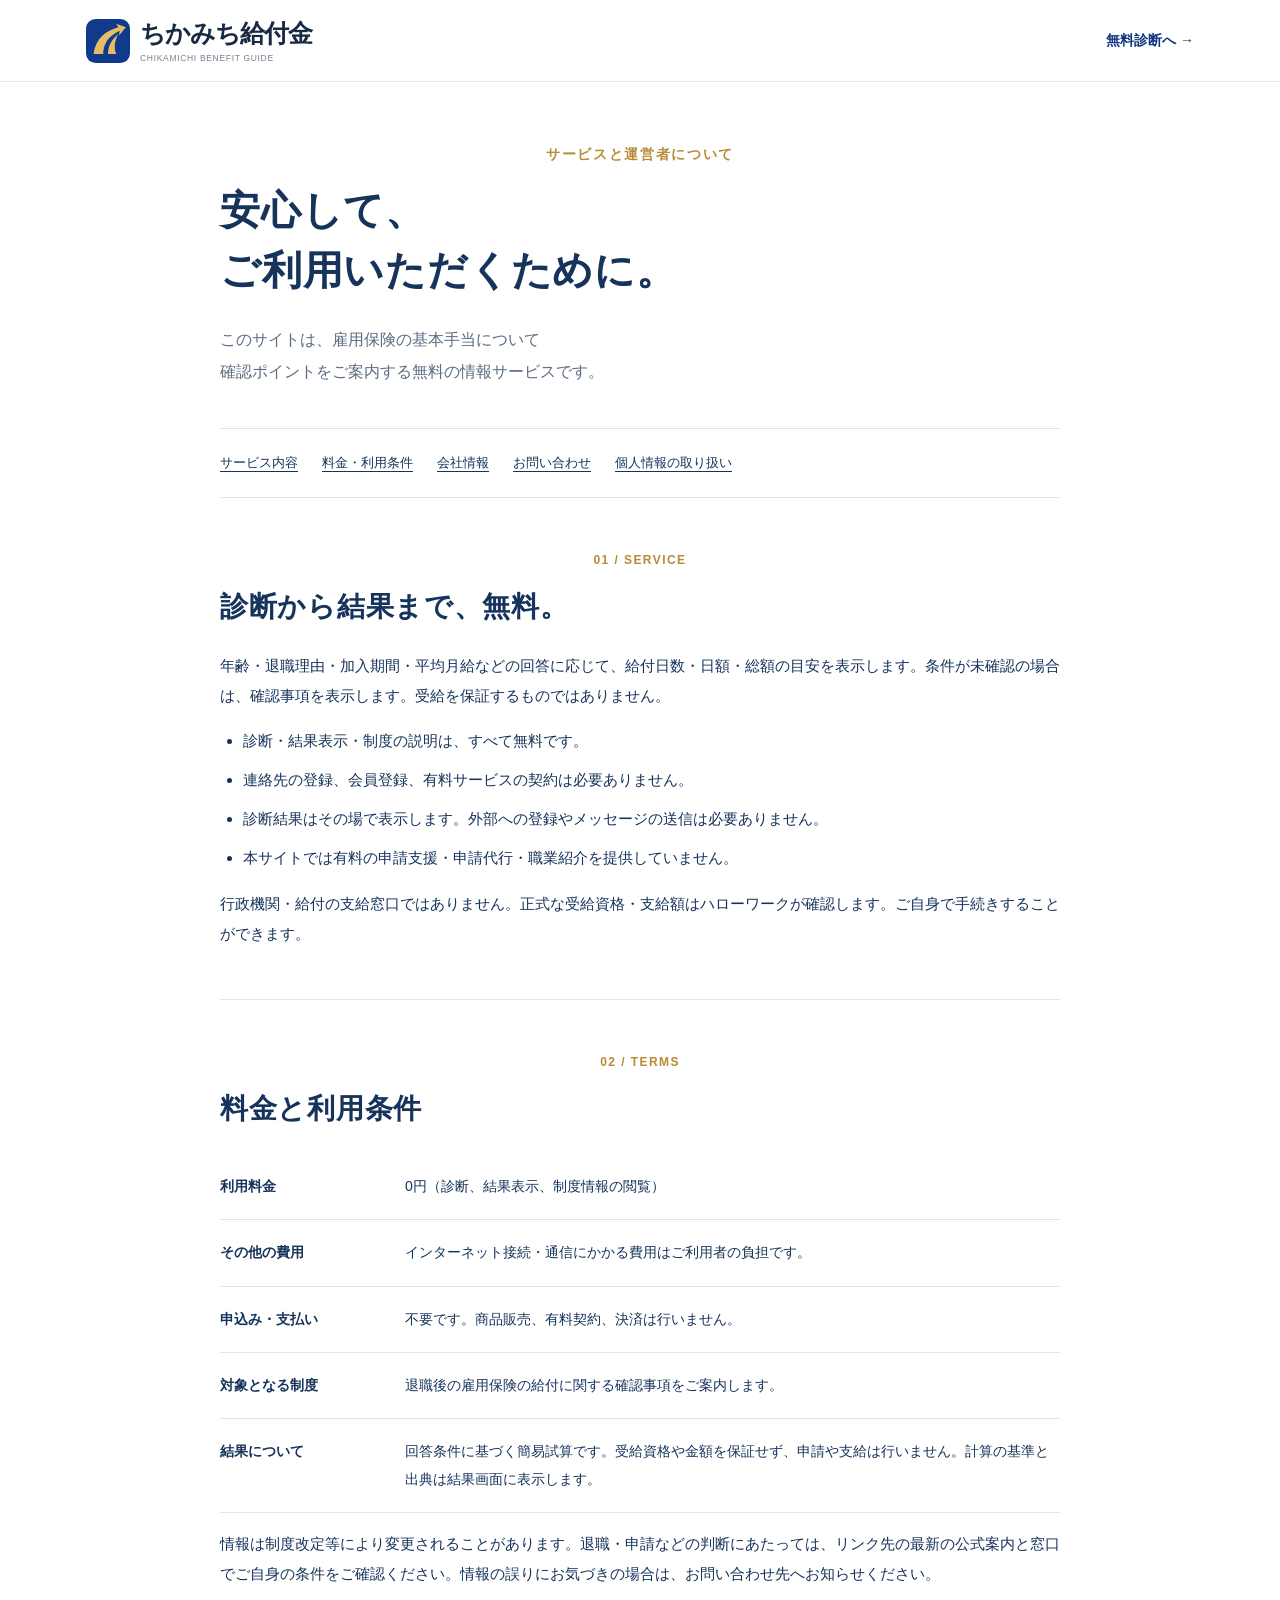
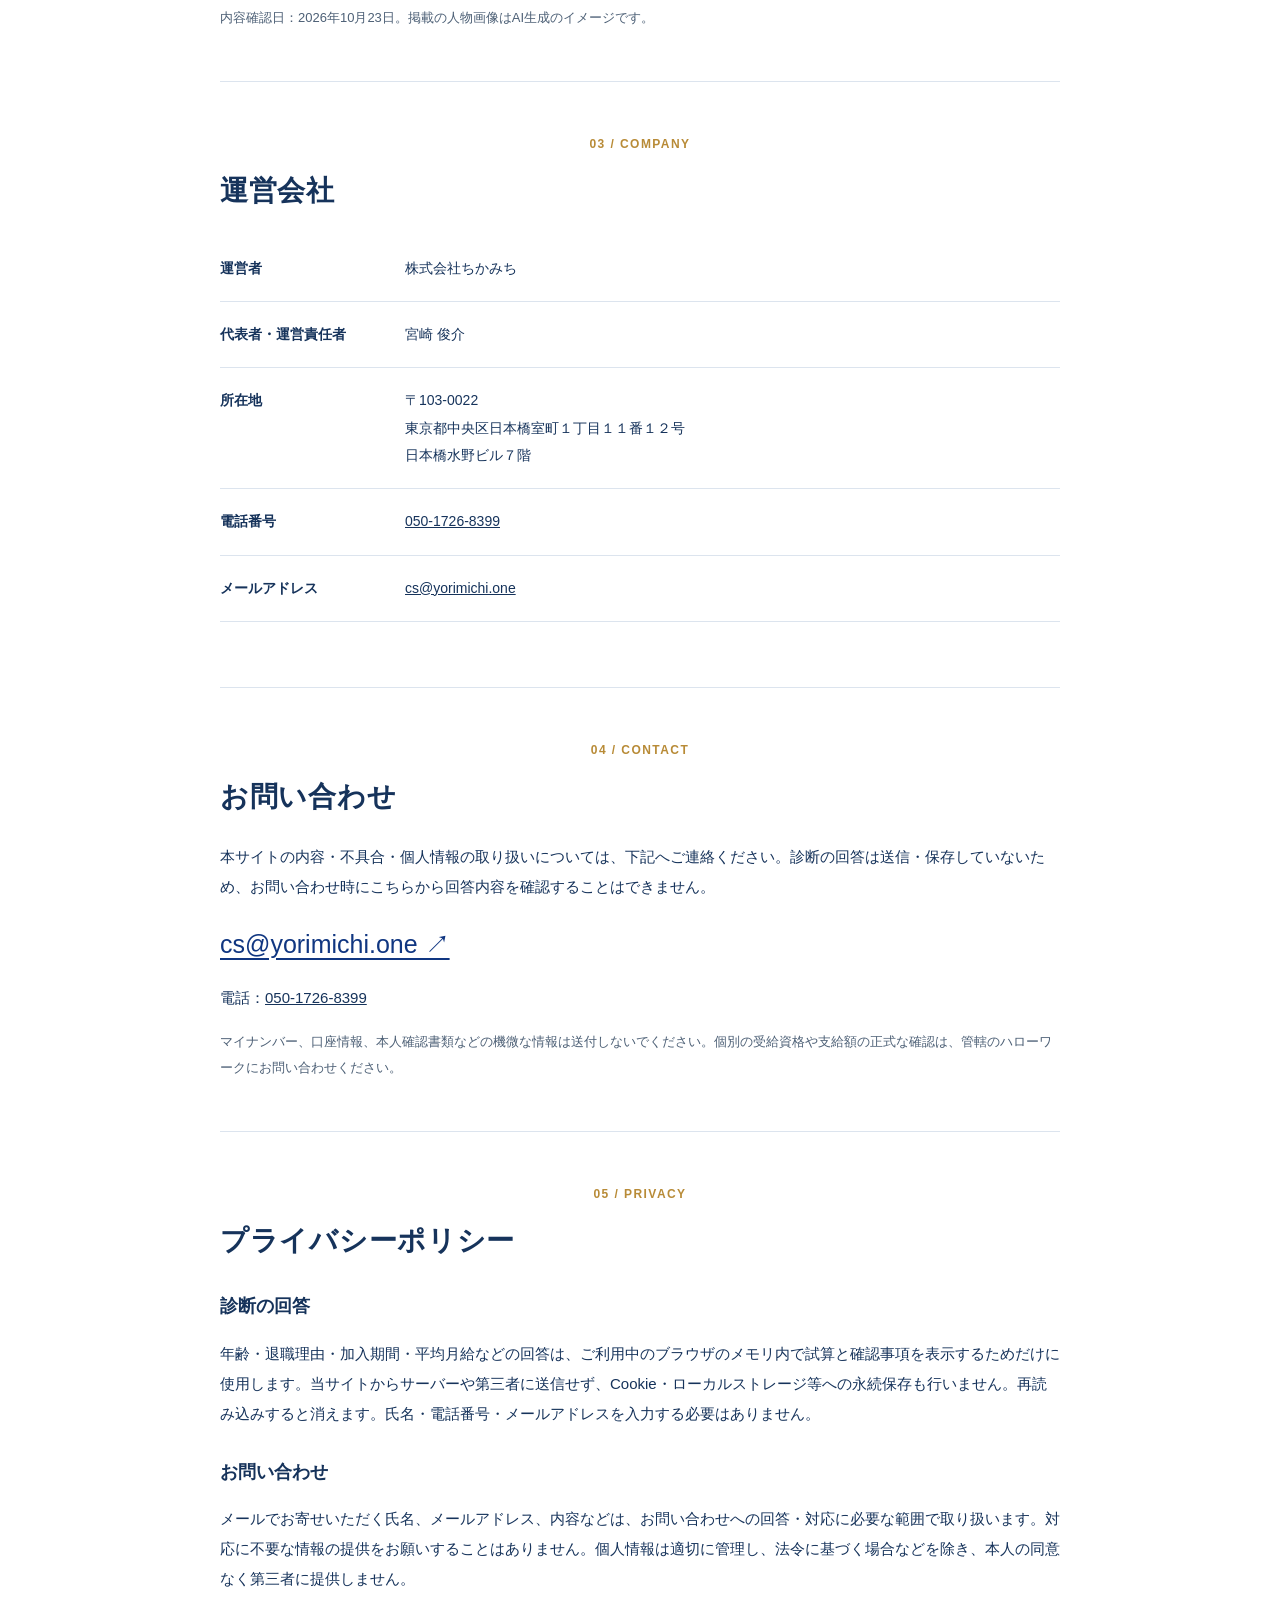
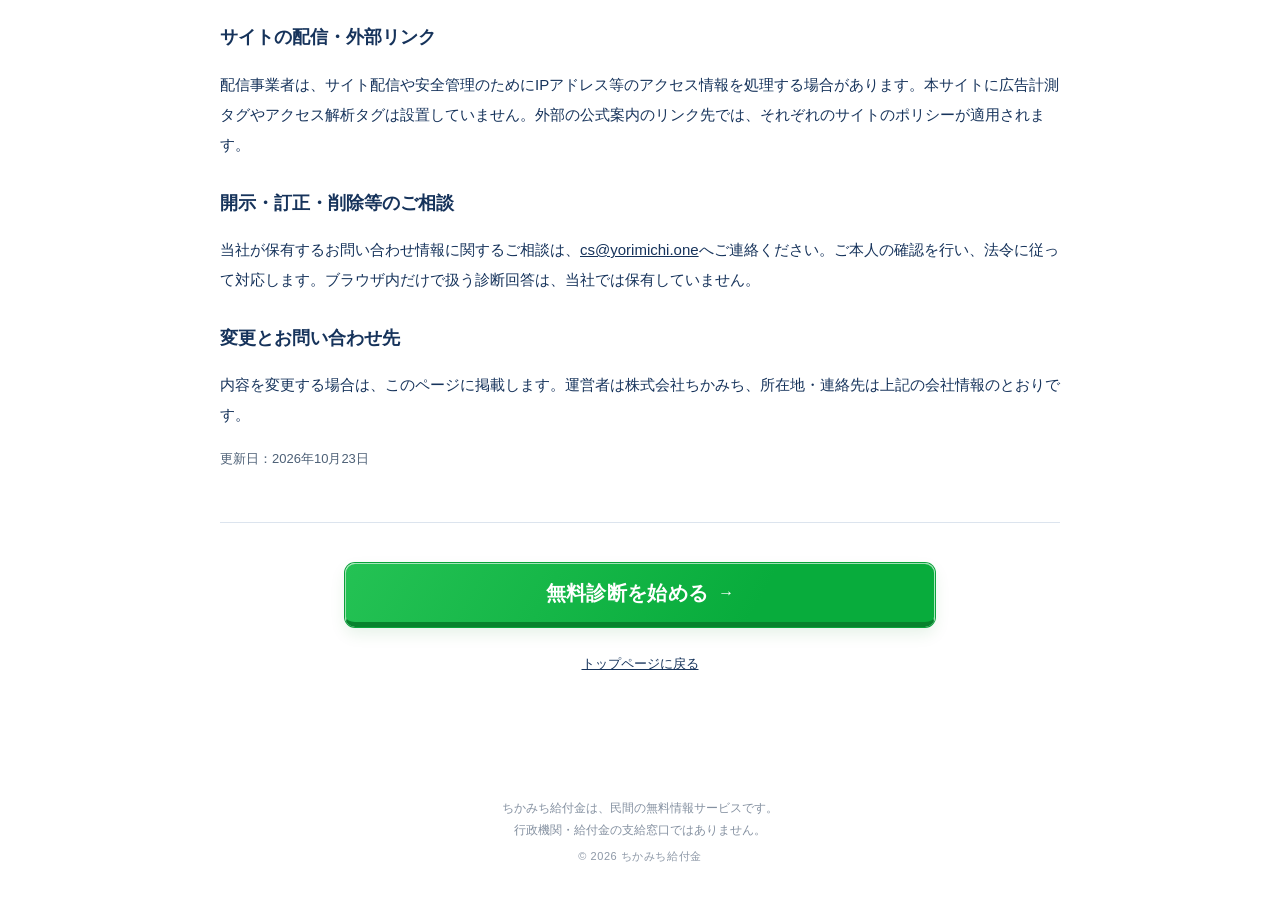
==== commit f90df04c: "Restore benefit estimate results without restoring expanded LP sections" ====
--- a/docs/service/index.html
+++ b/docs/service/index.html
@@ -3,21 +3,21 @@
 <head>
 <meta charset="utf-8"><meta name="viewport" content="width=device-width, initial-scale=1, viewport-fit=cover"><meta name="robots" content="noindex, nofollow"><meta name="theme-color" content="#113a8c">
 <title>運営会社・無料サービスのご案内｜ちかみち給付金</title>
-<meta name="description" content="ちかみち給付金の無料チェックについて。サービスの範囲、運営会社、料金、利用条件、プライバシーポリシー、お問い合わせ先。">
+<meta name="description" content="ちかみち給付金の無料診断について。サービスの範囲、運営会社、料金、利用条件、プライバシーポリシー、お問い合わせ先。">
 <link rel="icon" type="image/svg+xml" href="../assets/favicon.svg"><link rel="stylesheet" href="../styles.css">
 </head>
 <body class="service-page">
 <a class="skip-link" href="#main">本文へ移動</a>
-<header class="site-header"><div class="header-inner"><a class="brand" href="../"><img src="../assets/favicon.svg" width="44" height="44" alt=""><span><b>ちかみち給付金</b><small>CHIKAMICHI BENEFIT GUIDE</small></span></a><a class="service-back" href="../#diagnosis">無料チェックへ →</a></div></header>
+<header class="site-header"><div class="header-inner"><a class="brand" href="../"><img src="../assets/favicon.svg" width="44" height="44" alt=""><span><b>ちかみち給付金</b><small>CHIKAMICHI BENEFIT GUIDE</small></span></a><a class="service-back" href="../#diagnosis">無料診断へ →</a></div></header>
 <main id="main" class="legal-main">
 <div class="legal-heading"><p class="section-kicker">サービスと運営者について</p><h1>安心して、<br>ご利用いただくために。</h1><p>このサイトは、雇用保険の基本手当について<br>確認ポイントをご案内する無料の情報サービスです。</p></div>
 <nav class="legal-nav" aria-label="このページの目次"><a href="#services">サービス内容</a><a href="#commerce">料金・利用条件</a><a href="#profile">会社情報</a><a href="#contact">お問い合わせ</a><a href="#privacy">個人情報の取り扱い</a></nav>
-<section id="services" class="legal-section"><p class="section-kicker">01 / SERVICE</p><h2>チェックから結果まで、無料。</h2><p>退職の状況、年齢、雇用保険への加入、再就職の希望・状況の4問に答えると、ご自身の確認ポイントを表示します。受給の可否・金額を判定するものではありません。</p><ul><li>チェック・結果表示・制度の説明は、すべて無料です。</li><li>連絡先の登録、会員登録、有料サービスの契約は必要ありません。</li><li>チェック結果はその場で表示します。外部への登録やメッセージの送信は必要ありません。</li><li>本サイトでは有料の申請支援・申請代行・職業紹介を提供していません。</li></ul><p>行政機関・給付の支給窓口ではありません。正式な受給資格・支給額はハローワークが確認します。ご自身で手続きすることができます。</p></section>
-<section id="commerce" class="legal-section"><p class="section-kicker">02 / TERMS</p><h2>料金と利用条件</h2><dl class="legal-table"><div><dt>利用料金</dt><dd>0円（チェック、結果表示、制度情報の閲覧）</dd></div><div><dt>その他の費用</dt><dd>インターネット接続・通信にかかる費用はご利用者の負担です。</dd></div><div><dt>申込み・支払い</dt><dd>不要です。商品販売、有料契約、決済は行いません。</dd></div><div><dt>対象となる制度</dt><dd>退職後の雇用保険の給付に関する確認事項をご案内します。</dd></div><div><dt>結果について</dt><dd>回答に応じた確認事項の整理です。受給資格・給付額の判定、申請や支給は行いません。</dd></div></dl><p>情報は制度改定等により変更されることがあります。退職・申請などの判断にあたっては、リンク先の最新の公式案内と窓口でご自身の条件をご確認ください。情報の誤りにお気づきの場合は、お問い合わせ先へお知らせください。</p><p class="basis-note">内容確認日：2026年10月23日。掲載の人物画像はAI生成のイメージです。</p></section>
+<section id="services" class="legal-section"><p class="section-kicker">01 / SERVICE</p><h2>診断から結果まで、無料。</h2><p>年齢・退職理由・加入期間・平均月給などの回答に応じて、給付日数・日額・総額の目安を表示します。条件が未確認の場合は、確認事項を表示します。受給を保証するものではありません。</p><ul><li>診断・結果表示・制度の説明は、すべて無料です。</li><li>連絡先の登録、会員登録、有料サービスの契約は必要ありません。</li><li>診断結果はその場で表示します。外部への登録やメッセージの送信は必要ありません。</li><li>本サイトでは有料の申請支援・申請代行・職業紹介を提供していません。</li></ul><p>行政機関・給付の支給窓口ではありません。正式な受給資格・支給額はハローワークが確認します。ご自身で手続きすることができます。</p></section>
+<section id="commerce" class="legal-section"><p class="section-kicker">02 / TERMS</p><h2>料金と利用条件</h2><dl class="legal-table"><div><dt>利用料金</dt><dd>0円（診断、結果表示、制度情報の閲覧）</dd></div><div><dt>その他の費用</dt><dd>インターネット接続・通信にかかる費用はご利用者の負担です。</dd></div><div><dt>申込み・支払い</dt><dd>不要です。商品販売、有料契約、決済は行いません。</dd></div><div><dt>対象となる制度</dt><dd>退職後の雇用保険の給付に関する確認事項をご案内します。</dd></div><div><dt>結果について</dt><dd>回答条件に基づく簡易試算です。受給資格や金額を保証せず、申請や支給は行いません。計算の基準と出典は結果画面に表示します。</dd></div></dl><p>情報は制度改定等により変更されることがあります。退職・申請などの判断にあたっては、リンク先の最新の公式案内と窓口でご自身の条件をご確認ください。情報の誤りにお気づきの場合は、お問い合わせ先へお知らせください。</p><p class="basis-note">内容確認日：2026年10月23日。掲載の人物画像はAI生成のイメージです。</p></section>
 <section id="profile" class="legal-section"><p class="section-kicker">03 / COMPANY</p><h2>運営会社</h2><dl class="legal-table"><div><dt>運営者</dt><dd>株式会社ちかみち</dd></div><div><dt>代表者・運営責任者</dt><dd>宮崎 俊介</dd></div><div><dt>所在地</dt><dd>〒103-0022<br>東京都中央区日本橋室町１丁目１１番１２号<br>日本橋水野ビル７階</dd></div><div><dt>電話番号</dt><dd><a href="tel:05017268399">050-1726-8399</a></dd></div><div><dt>メールアドレス</dt><dd><a href="mailto:cs@yorimichi.one">cs@yorimichi.one</a></dd></div></dl></section>
-<section id="contact" class="legal-section"><p class="section-kicker">04 / CONTACT</p><h2>お問い合わせ</h2><p>本サイトの内容・不具合・個人情報の取り扱いについては、下記へご連絡ください。チェックの回答は送信・保存していないため、お問い合わせ時にこちらから回答内容を確認することはできません。</p><a class="contact-email" href="mailto:cs@yorimichi.one">cs@yorimichi.one ↗</a><p>電話：<a href="tel:05017268399">050-1726-8399</a></p><p class="basis-note">マイナンバー、口座情報、本人確認書類などの機微な情報は送付しないでください。個別の受給資格や支給額の正式な確認は、管轄のハローワークにお問い合わせください。</p></section>
-<section id="privacy" class="legal-section"><p class="section-kicker">05 / PRIVACY</p><h2>プライバシーポリシー</h2><h3>チェックの回答</h3><p>4問への回答は、ご利用中のブラウザのメモリ内で確認ポイントを表示するためだけに使用します。当サイトからサーバーや第三者に送信せず、Cookie・ローカルストレージ等への永続保存も行いません。再読み込みすると消えます。氏名・電話番号・メールアドレスを入力する必要はありません。</p><h3>お問い合わせ</h3><p>メールでお寄せいただく氏名、メールアドレス、内容などは、お問い合わせへの回答・対応に必要な範囲で取り扱います。対応に不要な情報の提供をお願いすることはありません。個人情報は適切に管理し、法令に基づく場合などを除き、本人の同意なく第三者に提供しません。</p><h3>サイトの配信・外部リンク</h3><p>配信事業者は、サイト配信や安全管理のためにIPアドレス等のアクセス情報を処理する場合があります。本サイトに広告計測タグやアクセス解析タグは設置していません。外部の公式案内のリンク先では、それぞれのサイトのポリシーが適用されます。</p><h3>開示・訂正・削除等のご相談</h3><p>当社が保有するお問い合わせ情報に関するご相談は、<a href="mailto:cs@yorimichi.one">cs@yorimichi.one</a>へご連絡ください。ご本人の確認を行い、法令に従って対応します。ブラウザ内だけで扱うチェック回答は、当社では保有していません。</p><h3>変更とお問い合わせ先</h3><p>内容を変更する場合は、このページに掲載します。運営者は株式会社ちかみち、所在地・連絡先は上記の会社情報のとおりです。</p><p class="basis-note">更新日：2026年10月23日</p></section>
-<div class="legal-end"><a class="cta-button compact" href="../#diagnosis"><b>無料チェックを始める</b><span aria-hidden="true">→</span></a><a href="../">トップページに戻る</a></div>
+<section id="contact" class="legal-section"><p class="section-kicker">04 / CONTACT</p><h2>お問い合わせ</h2><p>本サイトの内容・不具合・個人情報の取り扱いについては、下記へご連絡ください。診断の回答は送信・保存していないため、お問い合わせ時にこちらから回答内容を確認することはできません。</p><a class="contact-email" href="mailto:cs@yorimichi.one">cs@yorimichi.one ↗</a><p>電話：<a href="tel:05017268399">050-1726-8399</a></p><p class="basis-note">マイナンバー、口座情報、本人確認書類などの機微な情報は送付しないでください。個別の受給資格や支給額の正式な確認は、管轄のハローワークにお問い合わせください。</p></section>
+<section id="privacy" class="legal-section"><p class="section-kicker">05 / PRIVACY</p><h2>プライバシーポリシー</h2><h3>診断の回答</h3><p>年齢・退職理由・加入期間・平均月給などの回答は、ご利用中のブラウザのメモリ内で試算と確認事項を表示するためだけに使用します。当サイトからサーバーや第三者に送信せず、Cookie・ローカルストレージ等への永続保存も行いません。再読み込みすると消えます。氏名・電話番号・メールアドレスを入力する必要はありません。</p><h3>お問い合わせ</h3><p>メールでお寄せいただく氏名、メールアドレス、内容などは、お問い合わせへの回答・対応に必要な範囲で取り扱います。対応に不要な情報の提供をお願いすることはありません。個人情報は適切に管理し、法令に基づく場合などを除き、本人の同意なく第三者に提供しません。</p><h3>サイトの配信・外部リンク</h3><p>配信事業者は、サイト配信や安全管理のためにIPアドレス等のアクセス情報を処理する場合があります。本サイトに広告計測タグやアクセス解析タグは設置していません。外部の公式案内のリンク先では、それぞれのサイトのポリシーが適用されます。</p><h3>開示・訂正・削除等のご相談</h3><p>当社が保有するお問い合わせ情報に関するご相談は、<a href="mailto:cs@yorimichi.one">cs@yorimichi.one</a>へご連絡ください。ご本人の確認を行い、法令に従って対応します。ブラウザ内だけで扱う診断回答は、当社では保有していません。</p><h3>変更とお問い合わせ先</h3><p>内容を変更する場合は、このページに掲載します。運営者は株式会社ちかみち、所在地・連絡先は上記の会社情報のとおりです。</p><p class="basis-note">更新日：2026年10月23日</p></section>
+<div class="legal-end"><a class="cta-button compact" href="../#diagnosis"><b>無料診断を始める</b><span aria-hidden="true">→</span></a><a href="../">トップページに戻る</a></div>
 </main>
 <footer class="site-footer"><p>ちかみち給付金は、民間の無料情報サービスです。<br>行政機関・給付金の支給窓口ではありません。</p><small>© 2026 ちかみち給付金</small></footer>
 </body>
